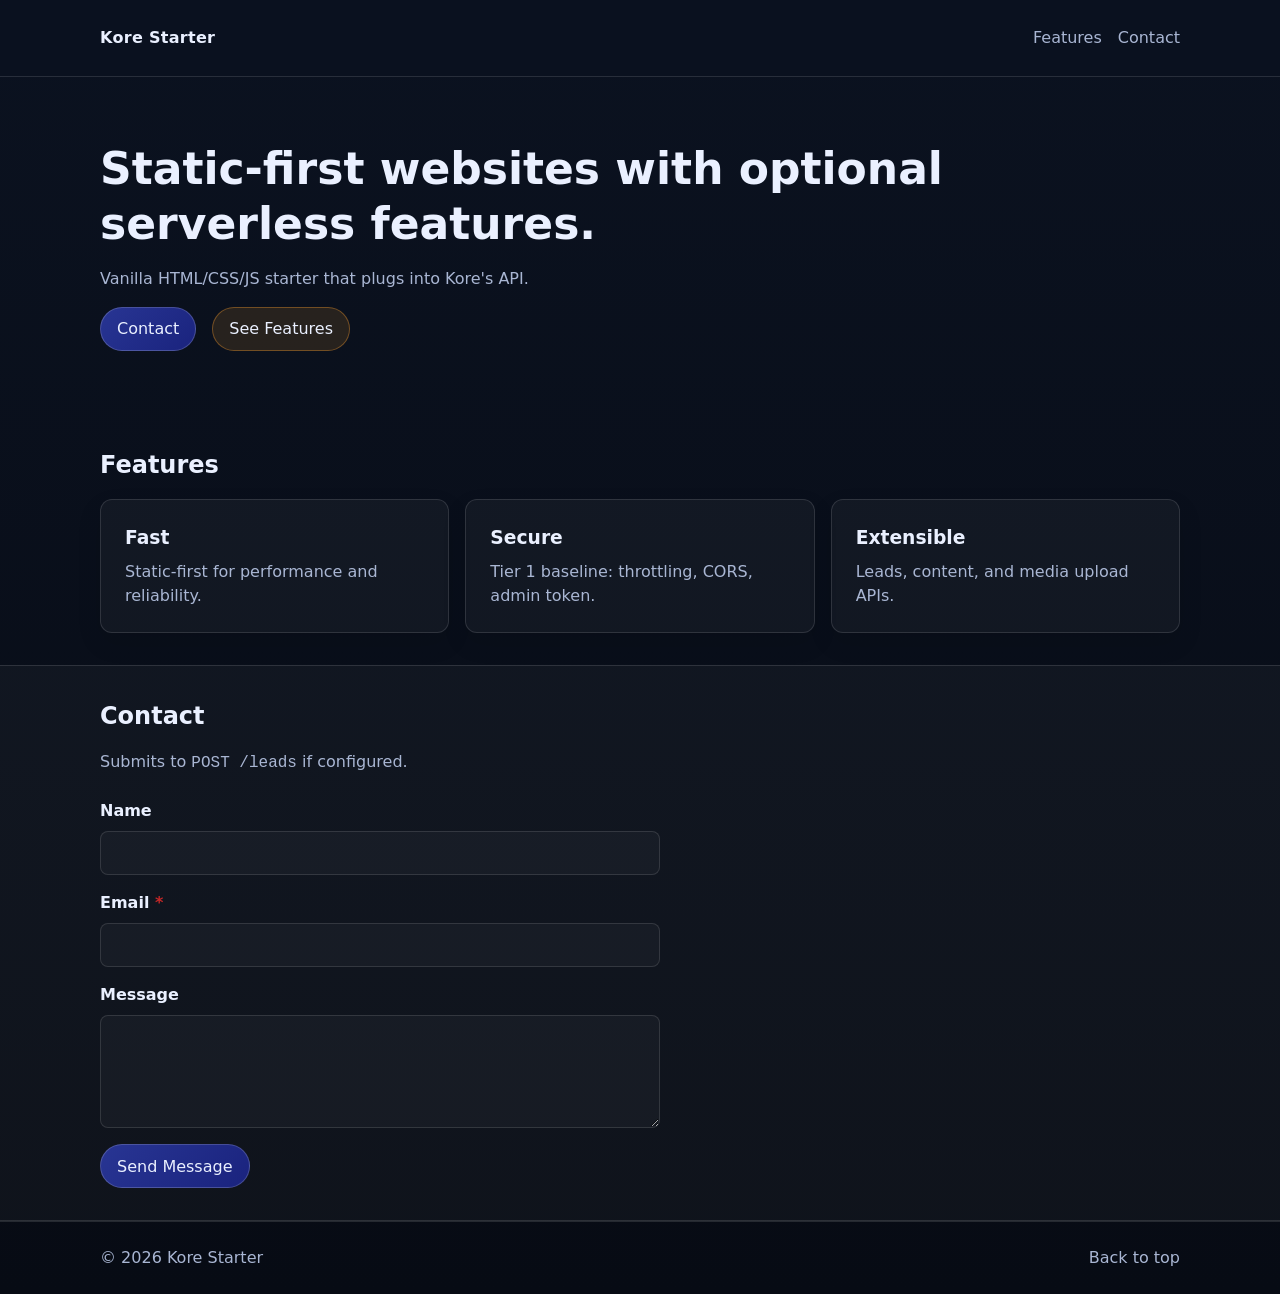
==== frontend/index.html @ 37b4b99f "Initial commit: Lokality Web" ====
<!DOCTYPE html>
<html lang="en">
<head>
  <meta charset="UTF-8">
  <meta name="viewport" content="width=device-width, initial-scale=1">

  <title>Home — Kore Starter</title>
  <meta name="description" content="Static-first websites with optional serverless features. Vanilla HTML/CSS/JS starter template.">
  <link rel="canonical" href="https://example.com/">

  <link rel="icon" href="assets/images/icons/favicon.svg" type="image/svg+xml">

  <meta property="og:title" content="Home — Kore Starter">
  <meta property="og:description" content="Static-first websites with optional serverless features.">
  <meta property="og:image" content="https://example.com/assets/images/og-image.jpg">
  <!-- TODO: Replace with real OG image (1200x630px recommended) -->
  <meta property="og:url" content="https://example.com/">
  <meta property="og:type" content="website">

  <meta http-equiv="Content-Security-Policy"
        content="default-src 'self'; script-src 'self'; style-src 'self'; img-src 'self' data:; connect-src 'self' https://*.execute-api.*.amazonaws.com;">

  <link rel="stylesheet" href="assets/css/base.css">
  <link rel="stylesheet" href="assets/css/layout.css">
  <link rel="stylesheet" href="assets/css/components.css">
</head>
<body>
  <a href="#main-content" class="skip-link">Skip to main content</a>

  <header class="site-header" role="banner">
    <div class="container header__inner">
      <a class="brand" href="./index.html">Kore Starter</a>
      <nav class="nav" aria-label="Primary navigation">
        <a class="nav__link" href="#features">Features</a>
        <a class="nav__link" href="#contact">Contact</a>
      </nav>
    </div>
  </header>

  <main id="main-content" class="site-main">
    <section class="hero">
      <div class="container hero__inner">
        <h1 class="hero__title">Static-first websites with optional serverless features.</h1>
        <p class="hero__subtitle">Vanilla HTML/CSS/JS starter that plugs into Kore's API.</p>
        <div class="hero__actions">
          <a class="btn btn--primary" href="#contact">Contact</a>
          <a class="btn btn--secondary" href="#features">See Features</a>
        </div>
      </div>
    </section>

    <section id="features" class="section">
      <div class="container">
        <h2 class="section__title">Features</h2>
        <div class="grid">
          <article class="card">
            <h3 class="card__title">Fast</h3>
            <p class="card__body">Static-first for performance and reliability.</p>
          </article>
          <article class="card">
            <h3 class="card__title">Secure</h3>
            <p class="card__body">Tier 1 baseline: throttling, CORS, admin token.</p>
          </article>
          <article class="card">
            <h3 class="card__title">Extensible</h3>
            <p class="card__body">Leads, content, and media upload APIs.</p>
          </article>
        </div>
      </div>
    </section>

    <section id="contact" class="section section--alt">
      <div class="container">
        <h2 class="section__title">Contact</h2>
        <p class="section__subtitle">Submits to <code>POST /leads</code> if configured.</p>

        <form id="contact-form" class="form" novalidate>
          <div class="hp" aria-hidden="true">
            <label for="website">Website</label>
            <input id="website" name="website" type="text" autocomplete="off" tabindex="-1">
          </div>

          <div class="form-group">
            <label class="label" for="name">Name</label>
            <input class="input" id="name" name="name" type="text" autocomplete="name"
                   aria-describedby="name-error">
            <span id="name-error" class="form-error" role="alert" hidden></span>
          </div>

          <div class="form-group">
            <label class="label" for="email">Email <span class="required" aria-hidden="true">*</span></label>
            <input class="input" id="email" name="email" type="email" autocomplete="email" required
                   aria-describedby="email-error">
            <span id="email-error" class="form-error" role="alert" hidden></span>
          </div>

          <div class="form-group">
            <label class="label" for="message">Message</label>
            <textarea class="textarea" id="message" name="message" rows="5"
                      aria-describedby="message-error"></textarea>
            <span id="message-error" class="form-error" role="alert" hidden></span>
          </div>

          <button class="btn btn--primary" type="submit">Send Message</button>
          <div id="form-status" class="form-status" role="status" hidden></div>
        </form>
      </div>
    </section>
  </main>

  <footer class="site-footer" role="contentinfo">
    <div class="container footer__inner">
      <p class="muted">&copy; <span id="year"></span> Kore Starter</p>
      <a class="muted" href="#main-content">Back to top</a>
    </div>
  </footer>

  <div id="status-announcer" aria-live="polite" aria-atomic="true" class="sr-only"></div>

  <noscript>
    <p>This site works best with JavaScript enabled for dynamic features like form submissions.</p>
  </noscript>

  <script src="assets/js/config.js"></script>
  <script type="module" src="assets/js/main.js"></script>
</body>
</html>
---- frontend/assets/css/base.css ----
/* ==========================================================================
   base.css — Design tokens, reset, typography, global defaults, utilities
   ========================================================================== */

/* ── Design Tokens ── */
:root {
  /* Colors */
  --color-primary: #283593;
  --color-primary-light: #5c6bc0;
  --color-primary-dark: #1a237e;
  --color-secondary: #ffa02f;
  --color-secondary-light: #ffc107;
  --color-secondary-dark: #e68a00;

  --color-success: #2e7d32;
  --color-warning: #f9a825;
  --color-error: #c62828;
  --color-info: #1565c0;

  --color-bg: #0b1220;
  --color-surface: #111b2e;
  --color-text: #eaf0ff;
  --color-text-light: #a9b6d3;
  --color-text-inverse: #ffffff;
  --color-muted: #a9b6d3;
  --color-border: rgba(255, 255, 255, 0.12);

  --color-focus: #ffa02f;
  --color-link: #5c6bc0;
  --color-link-visited: #9575cd;

  /* Typography */
  --font-family-base: system-ui, -apple-system, "Segoe UI", Roboto, "Helvetica Neue", Arial, sans-serif;
  --font-family-mono: "SFMono-Regular", Consolas, "Liberation Mono", Menlo, monospace;

  --font-size-xs: 0.75rem;
  --font-size-sm: 0.875rem;
  --font-size-base: 1rem;
  --font-size-md: 1.125rem;
  --font-size-lg: 1.25rem;
  --font-size-xl: 1.5rem;
  --font-size-2xl: 2rem;
  --font-size-3xl: 2.5rem;

  --font-weight-normal: 400;
  --font-weight-medium: 500;
  --font-weight-semibold: 600;
  --font-weight-bold: 700;

  --line-height-tight: 1.25;
  --line-height-base: 1.5;
  --line-height-loose: 1.75;

  /* Spacing (8px base) */
  --spacing-xs: 4px;
  --spacing-sm: 8px;
  --spacing-md: 16px;
  --spacing-lg: 24px;
  --spacing-xl: 32px;
  --spacing-2xl: 48px;
  --spacing-3xl: 64px;

  /* Border Radius */
  --radius-sm: 4px;
  --radius-md: 8px;
  --radius-lg: 12px;
  --radius-full: 9999px;

  /* Shadows */
  --shadow-sm: 0 1px 2px rgba(0, 0, 0, 0.05);
  --shadow-md: 0 4px 6px rgba(0, 0, 0, 0.07);
  --shadow-lg: 0 10px 24px rgba(0, 0, 0, 0.1);

  /* Transitions */
  --transition-fast: 150ms ease;
  --transition-base: 250ms ease;
  --transition-slow: 400ms ease;

  /* Z-index scale */
  --z-dropdown: 100;
  --z-sticky: 200;
  --z-overlay: 300;
  --z-modal: 400;
  --z-toast: 500;

  /* Layout widths */
  --width-content: 720px;
  --width-wide: 1080px;
  --width-max: 1280px;
}

/* ── CSS Reset ── */
*,
*::before,
*::after {
  box-sizing: border-box;
  margin: 0;
  padding: 0;
}

html {
  font-size: 100%;
  scroll-behavior: smooth;
  -webkit-text-size-adjust: 100%;
}

body {
  font-family: var(--font-family-base);
  font-size: var(--font-size-base);
  line-height: var(--line-height-base);
  color: var(--color-text);
  background: linear-gradient(180deg, var(--color-bg), #070b14);
  min-height: 100vh;
  -webkit-font-smoothing: antialiased;
  -moz-osx-font-smoothing: grayscale;
}

img,
svg {
  display: block;
  max-width: 100%;
  height: auto;
}

a {
  color: var(--color-link);
  text-decoration: none;
}

a:visited {
  color: var(--color-link-visited);
}

code {
  font-family: var(--font-family-mono);
}

/* ── Focus states ── */
:focus-visible {
  outline: 2px solid var(--color-focus);
  outline-offset: 2px;
}

/* ── Utilities ── */
.muted {
  color: var(--color-muted);
}

.sr-only {
  position: absolute;
  width: 1px;
  height: 1px;
  padding: 0;
  margin: -1px;
  overflow: hidden;
  clip: rect(0, 0, 0, 0);
  white-space: nowrap;
  border: 0;
}

.skip-link {
  position: absolute;
  top: -100%;
  left: 0;
  z-index: var(--z-overlay);
  padding: var(--spacing-xs) var(--spacing-sm);
  background: var(--color-primary);
  color: var(--color-text-inverse);
}

.skip-link:focus {
  top: 0;
}

/* ── Reduced Motion ── */
@media (prefers-reduced-motion: reduce) {
  *,
  *::before,
  *::after {
    animation-duration: 0.01ms !important;
    animation-iteration-count: 1 !important;
    transition-duration: 0.01ms !important;
    scroll-behavior: auto !important;
  }
}

/* ── Print Styles ── */
@media print {
  *,
  *::before,
  *::after {
    background: transparent !important;
    color: #000 !important;
    box-shadow: none !important;
  }

  a,
  a:visited {
    text-decoration: underline;
  }

  a[href]::after {
    content: " (" attr(href) ")";
  }

  nav,
  .skip-link,
  .no-print {
    display: none !important;
  }

  body {
    font-size: 12pt;
    line-height: 1.5;
  }
}
---- frontend/assets/css/layout.css ----
/* ==========================================================================
   layout.css — Page-level structural layout
   ========================================================================== */

.container {
  width: min(var(--width-wide), 100% - 2 * var(--spacing-lg));
  margin-inline: auto;
}

/* ── Header ── */
.site-header {
  position: sticky;
  top: 0;
  z-index: var(--z-sticky);
  background: rgba(11, 18, 32, 0.85);
  backdrop-filter: blur(10px);
  border-bottom: 1px solid var(--color-border);
}

.header__inner {
  display: flex;
  align-items: center;
  justify-content: space-between;
  padding: var(--spacing-md) 0;
}

/* ── Hero ── */
.hero {
  padding: clamp(var(--spacing-2xl), 8vw, 90px) 0;
}

.hero__inner {
  display: grid;
  gap: var(--spacing-md);
}

/* ── Sections ── */
.section {
  padding: var(--spacing-xl) 0;
}

.section--alt {
  background: rgba(255, 255, 255, 0.03);
  border-top: 1px solid var(--color-border);
  border-bottom: 1px solid var(--color-border);
}

/* ── Grid ── */
.grid {
  display: grid;
  gap: var(--spacing-md);
  grid-template-columns: repeat(auto-fit, minmax(220px, 1fr));
}

/* ── Footer ── */
.site-footer {
  padding: var(--spacing-lg) 0;
  border-top: 1px solid var(--color-border);
}

.footer__inner {
  display: flex;
  justify-content: space-between;
  align-items: center;
  gap: var(--spacing-md);
  flex-wrap: wrap;
}

/* ── Responsive ── */
@media (min-width: 480px) {
  /* sm — Expansion point: adjust layout for large phones.
     Example: increase container padding, adjust grid columns. */
}

@media (min-width: 768px) {
  /* md — tablets */
  .hero {
    padding: var(--spacing-3xl) 0;
  }
}

@media (min-width: 1024px) {
  /* lg — Expansion point: adjust layout for small desktops.
     Example: widen container, multi-column layouts. */
}

@media (min-width: 1280px) {
  /* xl — Expansion point: adjust layout for standard desktops.
     Example: max-width container, optimize whitespace. */
}
---- frontend/assets/css/components.css ----
/* ==========================================================================
   components.css — Reusable UI components
   ========================================================================== */

/* ── Brand / Nav ── */
.brand {
  font-weight: var(--font-weight-bold);
  letter-spacing: 0.3px;
  color: var(--color-text);
}

.nav {
  display: flex;
  gap: var(--spacing-md);
}

.nav__link {
  color: var(--color-muted);
  min-height: 44px;
  display: inline-flex;
  align-items: center;
}

.nav__link:hover {
  color: var(--color-text);
}

/* ── Hero ── */
.hero__title {
  font-size: clamp(1.75rem, 3.6vw, 2.75rem);
  line-height: var(--line-height-tight);
  margin: 0;
}

.hero__subtitle {
  color: var(--color-muted);
  margin: 0;
  max-width: 60ch;
}

.hero__actions {
  display: flex;
  gap: var(--spacing-md);
  flex-wrap: wrap;
}

/* ── Section ── */
.section__title {
  margin: 0 0 var(--spacing-md) 0;
  font-size: var(--font-size-xl);
}

.section__subtitle {
  margin: 0 0 var(--spacing-lg) 0;
  color: var(--color-muted);
}

/* ── Cards ── */
.card {
  background: rgba(255, 255, 255, 0.04);
  border: 1px solid var(--color-border);
  border-radius: var(--radius-lg);
  padding: var(--spacing-lg);
  box-shadow: var(--shadow-lg);
}

.card__title {
  margin: 0 0 var(--spacing-sm) 0;
}

.card__body {
  margin: 0;
  color: var(--color-muted);
}

/* ── Buttons ── */
.btn {
  display: inline-flex;
  align-items: center;
  justify-content: center;
  min-height: 44px;
  border-radius: var(--radius-full);
  padding: var(--spacing-sm) var(--spacing-md);
  border: 1px solid var(--color-border);
  background: rgba(255, 255, 255, 0.03);
  color: var(--color-text);
  cursor: pointer;
  font-size: var(--font-size-base);
  font-family: inherit;
  transition: transform var(--transition-fast),
              background var(--transition-fast),
              border-color var(--transition-fast);
}

.btn:hover {
  transform: translateY(-1px);
  border-color: rgba(255, 255, 255, 0.22);
}

.btn:focus-visible {
  outline: 2px solid var(--color-focus);
  outline-offset: 2px;
}

.btn:active {
  transform: translateY(0);
  box-shadow: inset 0 2px 4px rgba(0, 0, 0, 0.15);
}

.btn:disabled,
.btn.is-disabled {
  opacity: 0.5;
  cursor: not-allowed;
  pointer-events: none;
}

.btn.is-loading {
  opacity: 0.7;
  cursor: wait;
  pointer-events: none;
}

.btn--primary {
  background: linear-gradient(135deg, var(--color-primary), var(--color-primary-dark));
  border-color: rgba(255, 255, 255, 0.18);
}

.btn--primary:hover {
  background: var(--color-primary-dark);
}

.btn--secondary {
  background: rgba(255, 160, 47, 0.12);
  border-color: rgba(255, 160, 47, 0.35);
}

.btn--secondary:hover {
  background: rgba(255, 160, 47, 0.2);
}

/* ── Forms ── */
.form {
  max-width: 560px;
}

.form-group {
  display: grid;
  gap: var(--spacing-sm);
  margin-bottom: var(--spacing-md);
}

.label {
  font-weight: var(--font-weight-semibold);
}

.required {
  color: var(--color-error);
}

.input,
.textarea {
  width: 100%;
  padding: var(--spacing-sm) var(--spacing-md);
  border-radius: var(--radius-md);
  border: 1px solid var(--color-border);
  background: rgba(255, 255, 255, 0.03);
  color: var(--color-text);
  font-family: inherit;
  font-size: var(--font-size-base);
  min-height: 44px;
  transition: border-color var(--transition-fast);
}

.input:hover,
.textarea:hover {
  border-color: rgba(255, 255, 255, 0.22);
}

.input:focus-visible,
.textarea:focus-visible {
  outline: 2px solid var(--color-focus);
  outline-offset: 2px;
}

.input:disabled,
.textarea:disabled {
  opacity: 0.5;
  cursor: not-allowed;
}

.input.has-error,
.textarea.has-error {
  border-color: var(--color-error);
}

.form-error {
  color: var(--color-error);
  font-size: var(--font-size-sm);
}

.form-status {
  margin-top: var(--spacing-md);
  min-height: 1.2em;
}

.form-status--success {
  color: var(--color-success);
}

.form-status--error {
  color: var(--color-error);
}

/* ── Honeypot ── */
.hp {
  position: absolute;
  left: -9999px;
  opacity: 0;
  height: 0;
  overflow: hidden;
}

/* ── Spinner ── */
.spinner {
  display: inline-block;
  width: 1em;
  height: 1em;
  border: 2px solid var(--color-border);
  border-top-color: var(--color-primary);
  border-radius: var(--radius-full);
  animation: spin 0.6s linear infinite;
}

@keyframes spin {
  to {
    transform: rotate(360deg);
  }
}
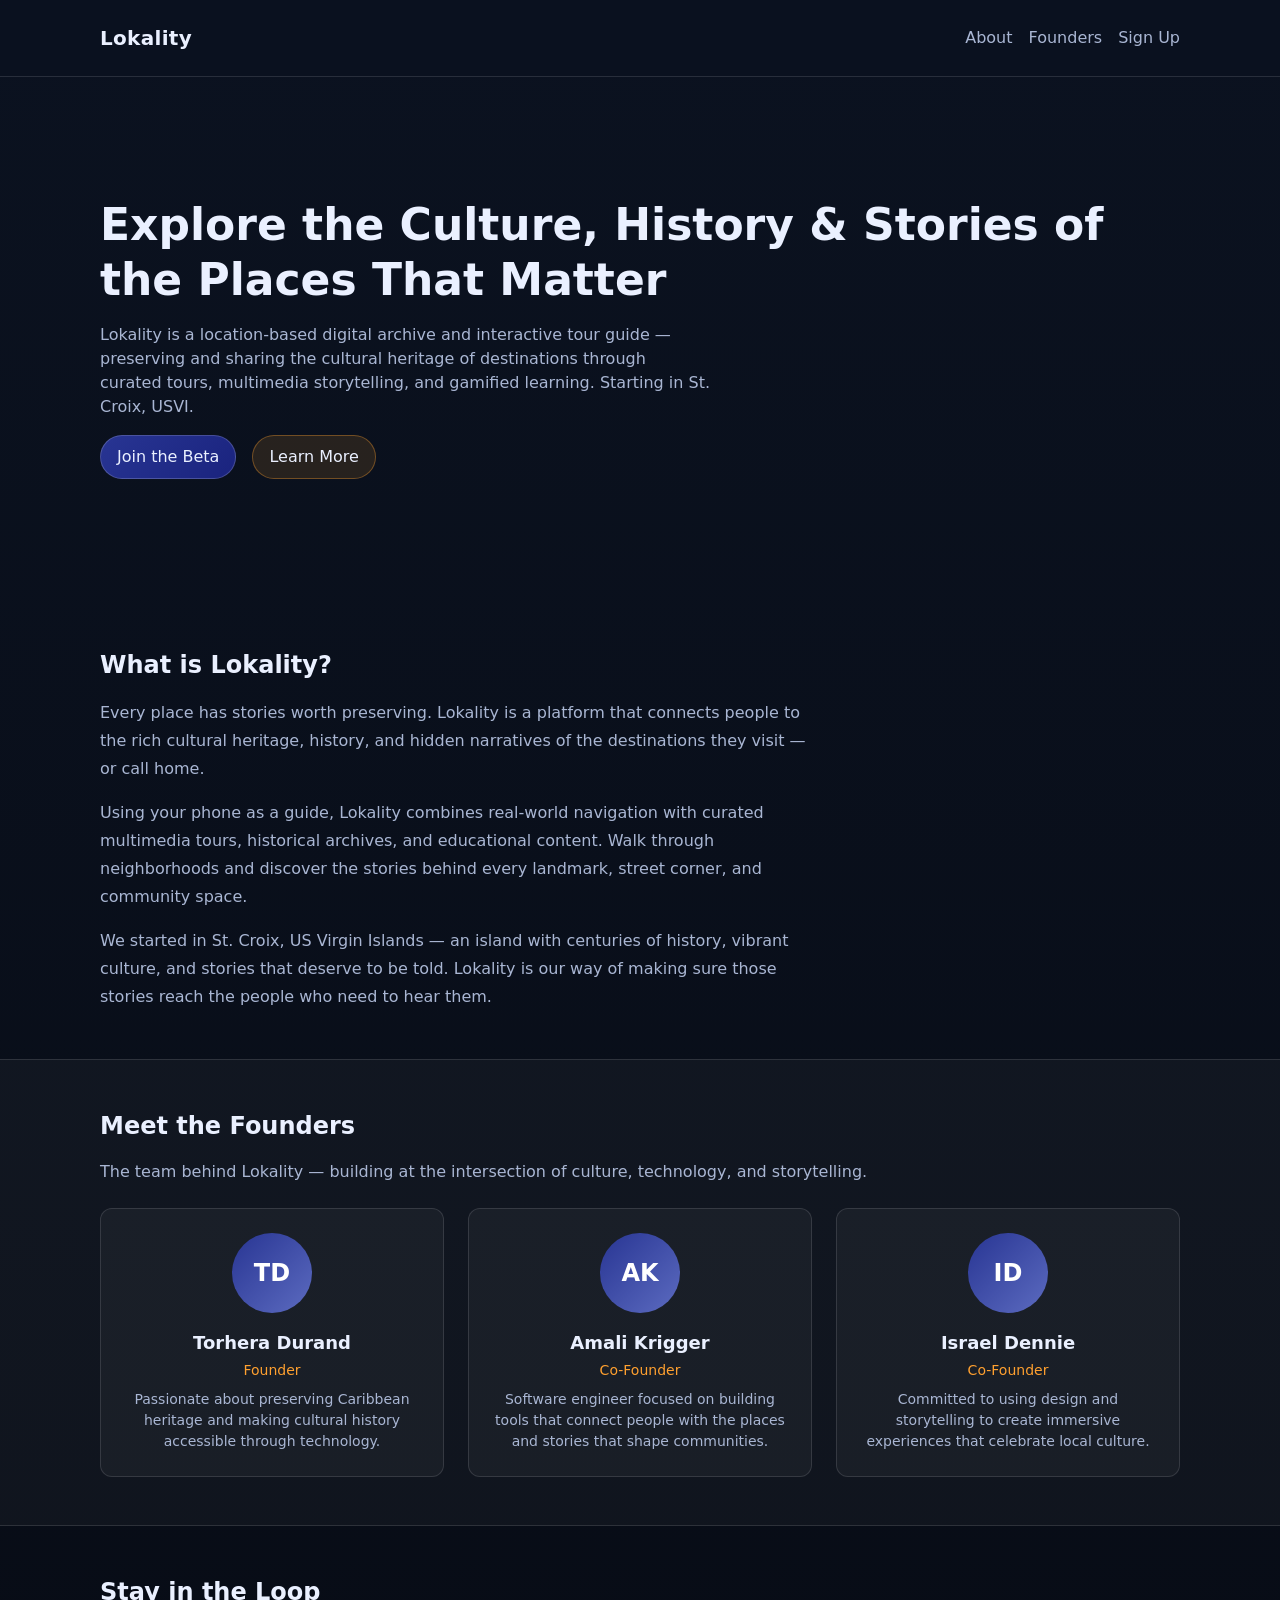
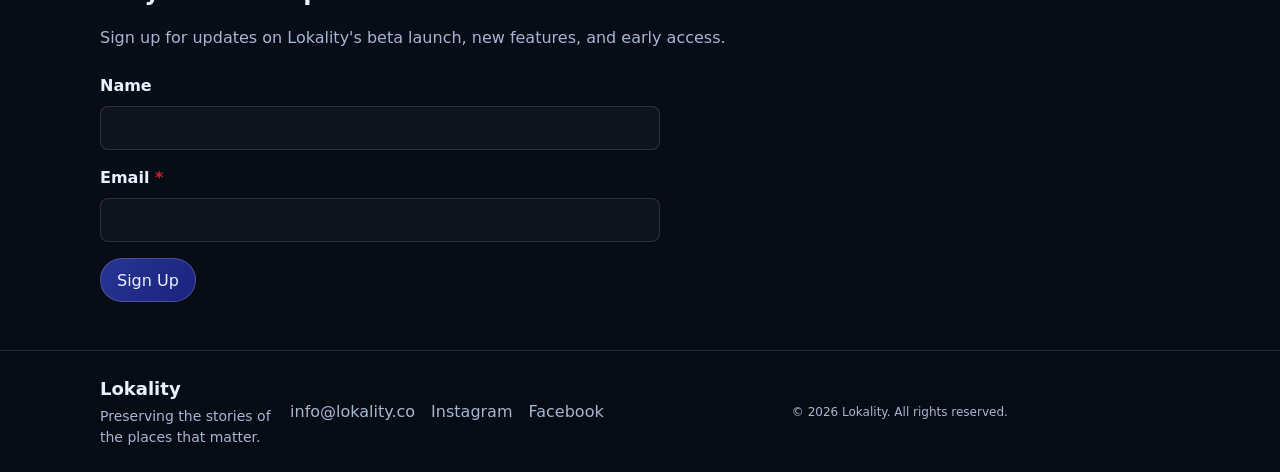
==== commit fe0abac6: "Frontend scaffolding: Lokality landing page with all sections - Hero: headline, subtitle, Join the B" ====
--- a/frontend/index.html
+++ b/frontend/index.html
@@ -4,17 +4,16 @@
   <meta charset="UTF-8">
   <meta name="viewport" content="width=device-width, initial-scale=1">
 
-  <title>Home — Kore Starter</title>
-  <meta name="description" content="Static-first websites with optional serverless features. Vanilla HTML/CSS/JS starter template.">
-  <link rel="canonical" href="https://example.com/">
+  <title>Lokality — Explore the Culture, History &amp; Stories of the Places That Matter</title>
+  <meta name="description" content="Lokality is a location-based digital archive and interactive tour guide. Explore destinations through curated tours, historical archives, and multimedia storytelling. Based in St. Croix, USVI.">
+  <link rel="canonical" href="https://amalikrigger.github.io/lokality-web/">
 
   <link rel="icon" href="assets/images/icons/favicon.svg" type="image/svg+xml">
 
-  <meta property="og:title" content="Home — Kore Starter">
-  <meta property="og:description" content="Static-first websites with optional serverless features.">
-  <meta property="og:image" content="https://example.com/assets/images/og-image.jpg">
-  <!-- TODO: Replace with real OG image (1200x630px recommended) -->
-  <meta property="og:url" content="https://example.com/">
+  <meta property="og:title" content="Lokality — Explore the Culture, History &amp; Stories of the Places That Matter">
+  <meta property="og:description" content="A location-based digital archive and interactive tour guide. Curated tours, historical archives, and multimedia storytelling.">
+  <meta property="og:image" content="https://amalikrigger.github.io/lokality-web/assets/images/og-image.jpg">
+  <meta property="og:url" content="https://amalikrigger.github.io/lokality-web/">
   <meta property="og:type" content="website">
 
   <meta http-equiv="Content-Security-Policy"
@@ -29,52 +28,89 @@
 
   <header class="site-header" role="banner">
     <div class="container header__inner">
-      <a class="brand" href="./index.html">Kore Starter</a>
+      <a class="brand" href="./index.html">Lokality</a>
       <nav class="nav" aria-label="Primary navigation">
-        <a class="nav__link" href="#features">Features</a>
-        <a class="nav__link" href="#contact">Contact</a>
+        <button class="nav__toggle js-nav-toggle" type="button" aria-expanded="false" aria-controls="nav-menu" aria-label="Open menu">
+          <span class="nav__toggle-bar"></span>
+          <span class="nav__toggle-bar"></span>
+          <span class="nav__toggle-bar"></span>
+        </button>
+        <div class="nav__menu" id="nav-menu">
+          <a class="nav__link" href="#about">About</a>
+          <a class="nav__link" href="#founders">Founders</a>
+          <a class="nav__link" href="#signup">Sign Up</a>
+        </div>
       </nav>
     </div>
   </header>
 
   <main id="main-content" class="site-main">
+
+    <!-- ── Hero ── -->
     <section class="hero">
       <div class="container hero__inner">
-        <h1 class="hero__title">Static-first websites with optional serverless features.</h1>
-        <p class="hero__subtitle">Vanilla HTML/CSS/JS starter that plugs into Kore's API.</p>
+        <h1 class="hero__title">Explore the Culture, History &amp; Stories of the Places That Matter</h1>
+        <p class="hero__subtitle">Lokality is a location-based digital archive and interactive tour guide — preserving and sharing the cultural heritage of destinations through curated tours, multimedia storytelling, and gamified learning. Starting in St. Croix, USVI.</p>
         <div class="hero__actions">
-          <a class="btn btn--primary" href="#contact">Contact</a>
-          <a class="btn btn--secondary" href="#features">See Features</a>
+          <a class="btn btn--primary" href="#signup">Join the Beta</a>
+          <a class="btn btn--secondary" href="#about">Learn More</a>
         </div>
       </div>
     </section>
 
-    <section id="features" class="section">
+    <!-- ── About ── -->
+    <section id="about" class="section">
       <div class="container">
-        <h2 class="section__title">Features</h2>
-        <div class="grid">
-          <article class="card">
-            <h3 class="card__title">Fast</h3>
-            <p class="card__body">Static-first for performance and reliability.</p>
+        <h2 class="section__title">What is Lokality?</h2>
+        <div class="about__content">
+          <p>Every place has stories worth preserving. Lokality is a platform that connects people to the rich cultural heritage, history, and hidden narratives of the destinations they visit — or call home.</p>
+          <p>Using your phone as a guide, Lokality combines real-world navigation with curated multimedia tours, historical archives, and educational content. Walk through neighborhoods and discover the stories behind every landmark, street corner, and community space.</p>
+          <p>We started in St. Croix, US Virgin Islands — an island with centuries of history, vibrant culture, and stories that deserve to be told. Lokality is our way of making sure those stories reach the people who need to hear them.</p>
+        </div>
+      </div>
+    </section>
+
+    <!-- ── Founders ── -->
+    <section id="founders" class="section section--alt">
+      <div class="container">
+        <h2 class="section__title">Meet the Founders</h2>
+        <p class="section__subtitle">The team behind Lokality — building at the intersection of culture, technology, and storytelling.</p>
+        <div class="founders-grid">
+          <article class="founder-card">
+            <div class="founder-card__photo-wrap">
+              <div class="founder-card__placeholder" aria-hidden="true">TD</div>
+            </div>
+            <h3 class="founder-card__name">Torhera Durand</h3>
+            <p class="founder-card__role">Founder</p>
+            <p class="founder-card__bio">Passionate about preserving Caribbean heritage and making cultural history accessible through technology.</p>
           </article>
-          <article class="card">
-            <h3 class="card__title">Secure</h3>
-            <p class="card__body">Tier 1 baseline: throttling, CORS, admin token.</p>
+          <article class="founder-card">
+            <div class="founder-card__photo-wrap">
+              <div class="founder-card__placeholder" aria-hidden="true">AK</div>
+            </div>
+            <h3 class="founder-card__name">Amali Krigger</h3>
+            <p class="founder-card__role">Co-Founder</p>
+            <p class="founder-card__bio">Software engineer focused on building tools that connect people with the places and stories that shape communities.</p>
           </article>
-          <article class="card">
-            <h3 class="card__title">Extensible</h3>
-            <p class="card__body">Leads, content, and media upload APIs.</p>
+          <article class="founder-card">
+            <div class="founder-card__photo-wrap">
+              <div class="founder-card__placeholder" aria-hidden="true">ID</div>
+            </div>
+            <h3 class="founder-card__name">Israel Dennie</h3>
+            <p class="founder-card__role">Co-Founder</p>
+            <p class="founder-card__bio">Committed to using design and storytelling to create immersive experiences that celebrate local culture.</p>
           </article>
         </div>
       </div>
     </section>
 
-    <section id="contact" class="section section--alt">
+    <!-- ── Sign Up / Newsletter ── -->
+    <section id="signup" class="section">
       <div class="container">
-        <h2 class="section__title">Contact</h2>
-        <p class="section__subtitle">Submits to <code>POST /leads</code> if configured.</p>
+        <h2 class="section__title">Stay in the Loop</h2>
+        <p class="section__subtitle">Sign up for updates on Lokality's beta launch, new features, and early access.</p>
 
-        <form id="contact-form" class="form" novalidate>
+        <form id="signup-form" class="form" novalidate>
           <div class="hp" aria-hidden="true">
             <label for="website">Website</label>
             <input id="website" name="website" type="text" autocomplete="off" tabindex="-1">
@@ -94,31 +130,35 @@
             <span id="email-error" class="form-error" role="alert" hidden></span>
           </div>
 
-          <div class="form-group">
-            <label class="label" for="message">Message</label>
-            <textarea class="textarea" id="message" name="message" rows="5"
-                      aria-describedby="message-error"></textarea>
-            <span id="message-error" class="form-error" role="alert" hidden></span>
-          </div>
-
-          <button class="btn btn--primary" type="submit">Send Message</button>
+          <button class="btn btn--primary" type="submit">Sign Up</button>
           <div id="form-status" class="form-status" role="status" hidden></div>
         </form>
       </div>
     </section>
+
   </main>
 
   <footer class="site-footer" role="contentinfo">
     <div class="container footer__inner">
-      <p class="muted">&copy; <span id="year"></span> Kore Starter</p>
-      <a class="muted" href="#main-content">Back to top</a>
+      <div class="footer__brand">
+        <p class="footer__name">Lokality</p>
+        <p class="muted footer__tagline">Preserving the stories of the places that matter.</p>
+      </div>
+      <div class="footer__contact">
+        <a class="footer__link" href="mailto:info@lokality.co">info@lokality.co</a>
+      </div>
+      <div class="footer__social">
+        <a class="footer__link" href="#" target="_blank" rel="noopener noreferrer" aria-label="Lokality on Instagram">Instagram</a>
+        <a class="footer__link" href="#" target="_blank" rel="noopener noreferrer" aria-label="Lokality on Facebook">Facebook</a>
+      </div>
+      <p class="muted footer__copy">&copy; <span id="year"></span> Lokality. All rights reserved.</p>
     </div>
   </footer>
 
   <div id="status-announcer" aria-live="polite" aria-atomic="true" class="sr-only"></div>
 
   <noscript>
-    <p>This site works best with JavaScript enabled for dynamic features like form submissions.</p>
+    <p>This site works best with JavaScript enabled for features like newsletter signup.</p>
   </noscript>
 
   <script src="assets/js/config.js"></script>
--- a/frontend/assets/css/layout.css
+++ b/frontend/assets/css/layout.css
@@ -60,16 +60,33 @@
 
 .footer__inner {
   display: flex;
-  justify-content: space-between;
+  flex-direction: column;
   align-items: center;
   gap: var(--spacing-md);
-  flex-wrap: wrap;
+  text-align: center;
+}
+
+/* ── About ── */
+.about__content {
+  max-width: 70ch;
+  display: grid;
+  gap: var(--spacing-md);
+  color: var(--color-text-light);
+  line-height: var(--line-height-loose);
+}
+
+/* ── Founders Grid ── */
+.founders-grid {
+  display: grid;
+  gap: var(--spacing-lg);
+  grid-template-columns: 1fr;
 }
 
 /* ── Responsive ── */
 @media (min-width: 480px) {
-  /* sm — Expansion point: adjust layout for large phones.
-     Example: increase container padding, adjust grid columns. */
+  .founders-grid {
+    grid-template-columns: repeat(2, 1fr);
+  }
 }
 
 @media (min-width: 768px) {
@@ -77,14 +94,28 @@
   .hero {
     padding: var(--spacing-3xl) 0;
   }
+
+  .section {
+    padding: var(--spacing-2xl) 0;
+  }
+
+  .founders-grid {
+    grid-template-columns: repeat(3, 1fr);
+  }
+
+  .footer__inner {
+    flex-direction: row;
+    justify-content: space-between;
+    text-align: left;
+  }
 }
 
 @media (min-width: 1024px) {
-  /* lg — Expansion point: adjust layout for small desktops.
-     Example: widen container, multi-column layouts. */
+  .hero {
+    padding: clamp(var(--spacing-3xl), 10vw, 120px) 0;
+  }
 }
 
 @media (min-width: 1280px) {
-  /* xl — Expansion point: adjust layout for standard desktops.
-     Example: max-width container, optimize whitespace. */
+  /* xl — standard desktops */
 }
--- a/frontend/assets/css/components.css
+++ b/frontend/assets/css/components.css
@@ -5,11 +5,18 @@
 /* ── Brand / Nav ── */
 .brand {
   font-weight: var(--font-weight-bold);
+  font-size: var(--font-size-lg);
   letter-spacing: 0.3px;
   color: var(--color-text);
 }
 
 .nav {
+  display: flex;
+  align-items: center;
+  gap: var(--spacing-md);
+}
+
+.nav__menu {
   display: flex;
   gap: var(--spacing-md);
 }
@@ -23,6 +30,54 @@
 
 .nav__link:hover {
   color: var(--color-text);
+}
+
+/* ── Mobile Nav Toggle ── */
+.nav__toggle {
+  display: flex;
+  flex-direction: column;
+  justify-content: center;
+  gap: 5px;
+  width: 44px;
+  height: 44px;
+  padding: var(--spacing-sm);
+  background: none;
+  border: none;
+  cursor: pointer;
+}
+
+.nav__toggle-bar {
+  display: block;
+  width: 100%;
+  height: 2px;
+  background: var(--color-text);
+  border-radius: var(--radius-sm);
+  transition: transform var(--transition-fast), opacity var(--transition-fast);
+}
+
+@media (min-width: 768px) {
+  .nav__toggle {
+    display: none;
+  }
+}
+
+@media (max-width: 767px) {
+  .nav__menu {
+    display: none;
+    flex-direction: column;
+    position: absolute;
+    top: 100%;
+    left: 0;
+    right: 0;
+    background: rgba(11, 18, 32, 0.95);
+    backdrop-filter: blur(10px);
+    padding: var(--spacing-md) var(--spacing-lg);
+    border-bottom: 1px solid var(--color-border);
+  }
+
+  .nav__menu.is-open {
+    display: flex;
+  }
 }
 
 /* ── Hero ── */
@@ -236,3 +291,91 @@
     transform: rotate(360deg);
   }
 }
+
+/* ── Founder Cards ── */
+.founder-card {
+  background: rgba(255, 255, 255, 0.04);
+  border: 1px solid var(--color-border);
+  border-radius: var(--radius-lg);
+  padding: var(--spacing-lg);
+  text-align: center;
+}
+
+.founder-card__photo-wrap {
+  display: flex;
+  justify-content: center;
+  margin-bottom: var(--spacing-md);
+}
+
+.founder-card__placeholder {
+  width: 80px;
+  height: 80px;
+  border-radius: var(--radius-full);
+  background: linear-gradient(135deg, var(--color-primary), var(--color-primary-light));
+  display: flex;
+  align-items: center;
+  justify-content: center;
+  font-size: var(--font-size-xl);
+  font-weight: var(--font-weight-bold);
+  color: var(--color-text-inverse);
+}
+
+.founder-card__name {
+  margin: 0 0 var(--spacing-xs) 0;
+  font-size: var(--font-size-md);
+}
+
+.founder-card__role {
+  margin: 0 0 var(--spacing-sm) 0;
+  color: var(--color-secondary);
+  font-size: var(--font-size-sm);
+  font-weight: var(--font-weight-medium);
+}
+
+.founder-card__bio {
+  margin: 0;
+  color: var(--color-muted);
+  font-size: var(--font-size-sm);
+  line-height: var(--line-height-base);
+}
+
+/* ── Footer ── */
+.footer__name {
+  font-weight: var(--font-weight-bold);
+  font-size: var(--font-size-md);
+  margin: 0;
+}
+
+.footer__tagline {
+  margin: var(--spacing-xs) 0 0;
+  font-size: var(--font-size-sm);
+}
+
+.footer__contact {
+  display: flex;
+  gap: var(--spacing-md);
+}
+
+.footer__social {
+  display: flex;
+  gap: var(--spacing-md);
+}
+
+.footer__link {
+  color: var(--color-muted);
+  min-height: 44px;
+  display: inline-flex;
+  align-items: center;
+  transition: color var(--transition-fast);
+}
+
+.footer__link:hover {
+  color: var(--color-text);
+}
+
+.footer__copy {
+  margin: 0;
+  font-size: var(--font-size-xs);
+  width: 100%;
+  text-align: center;
+}
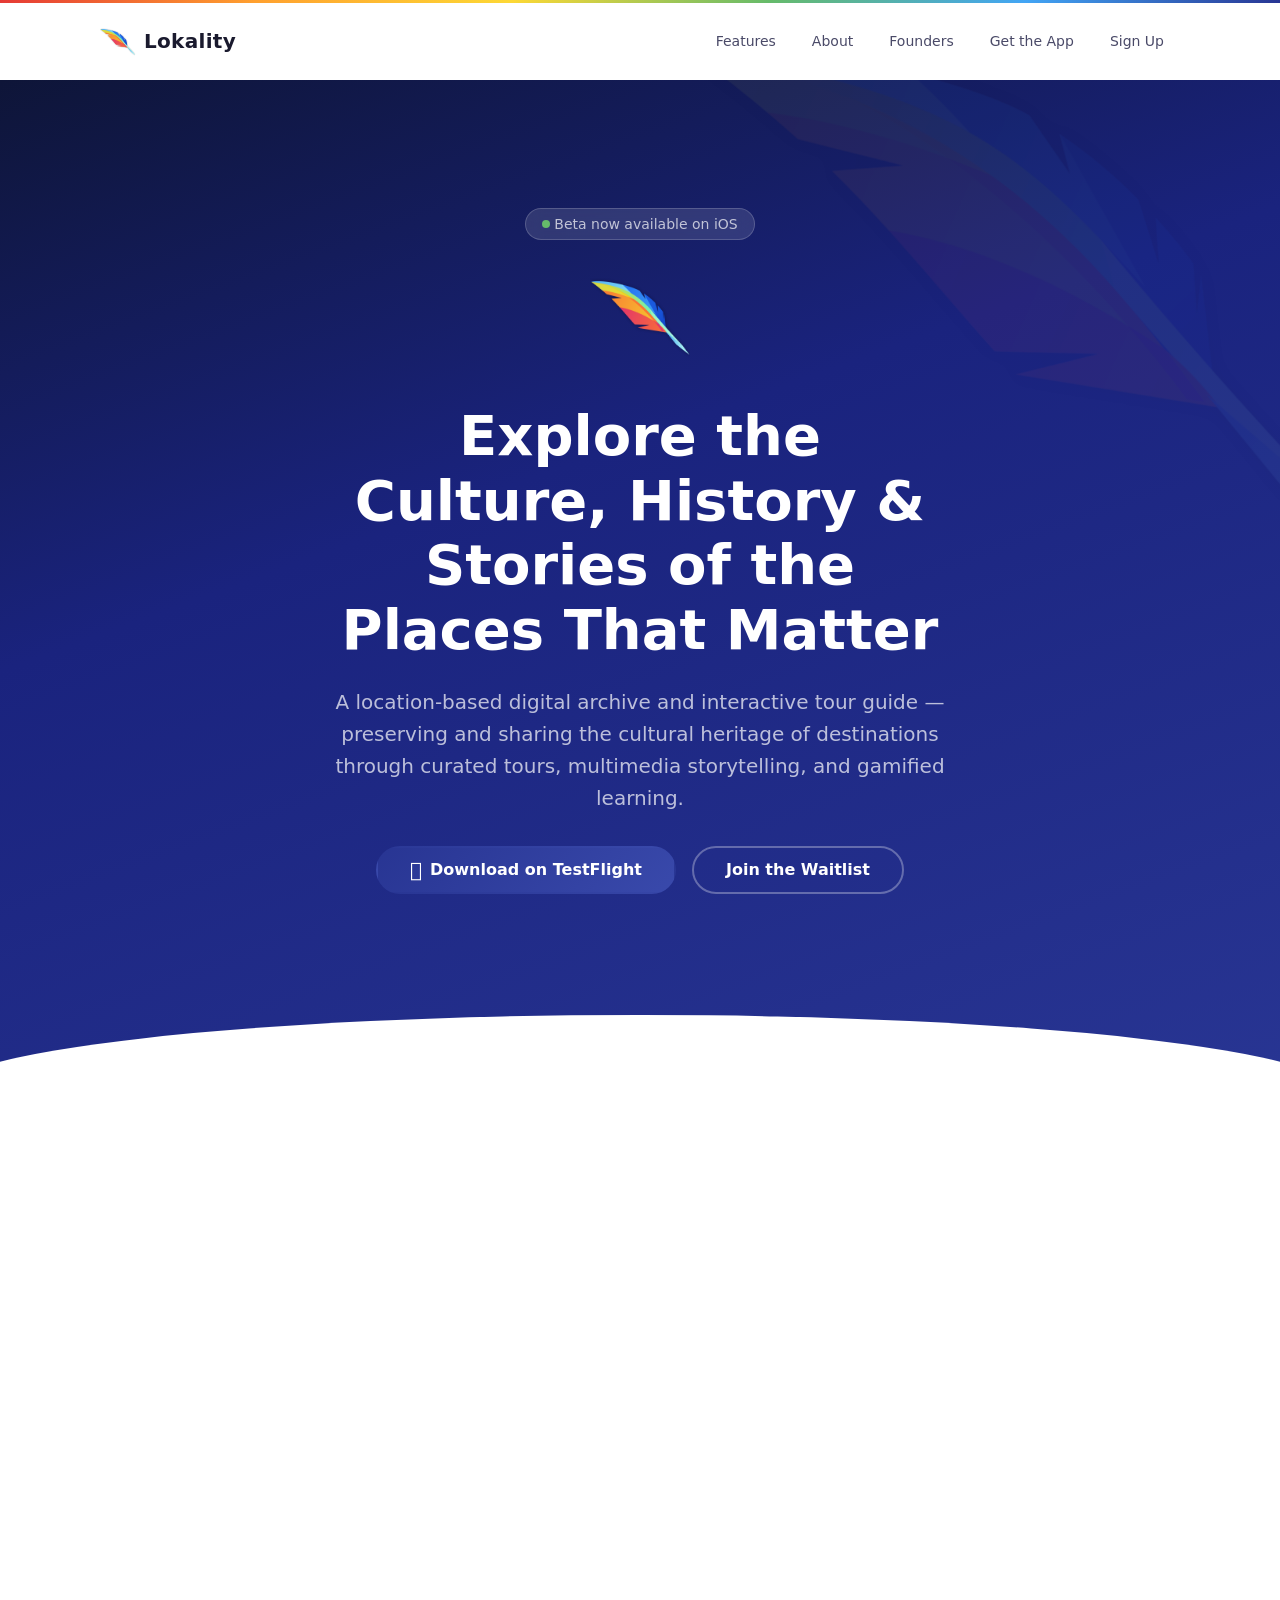
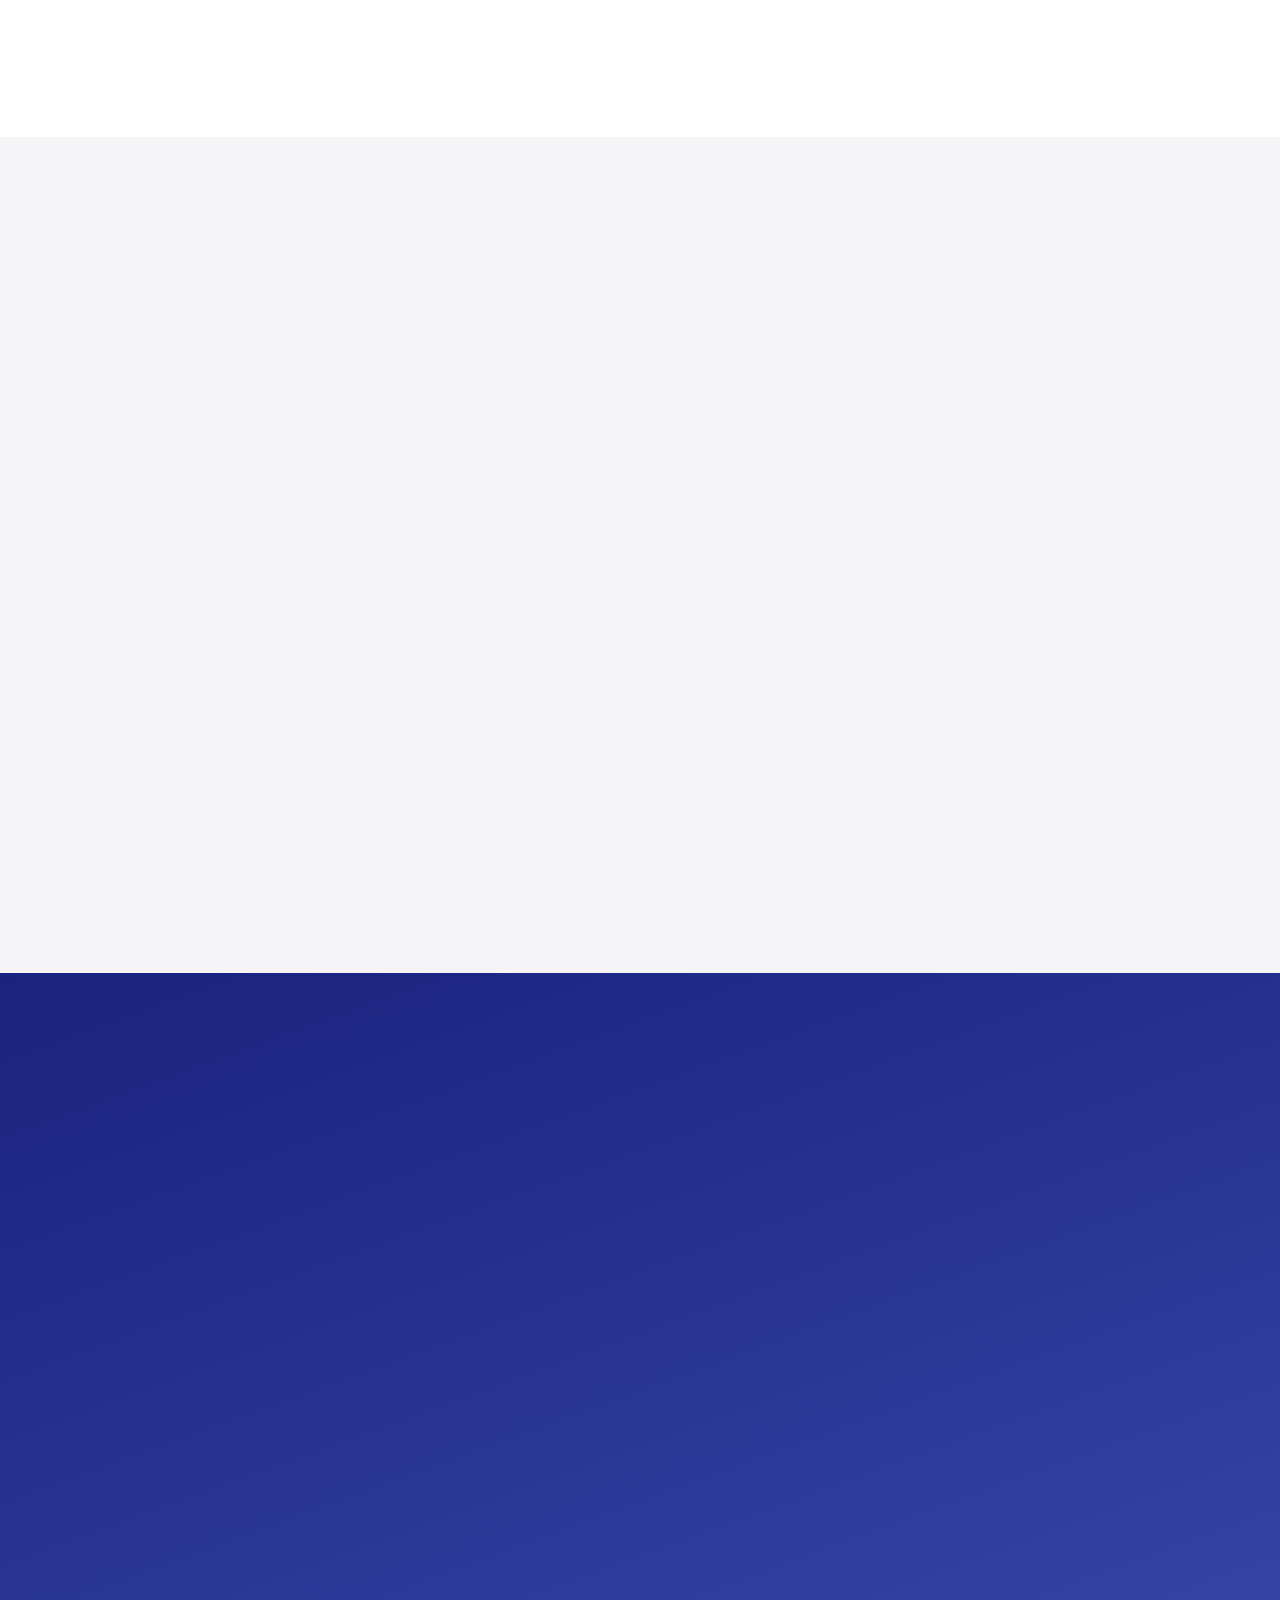
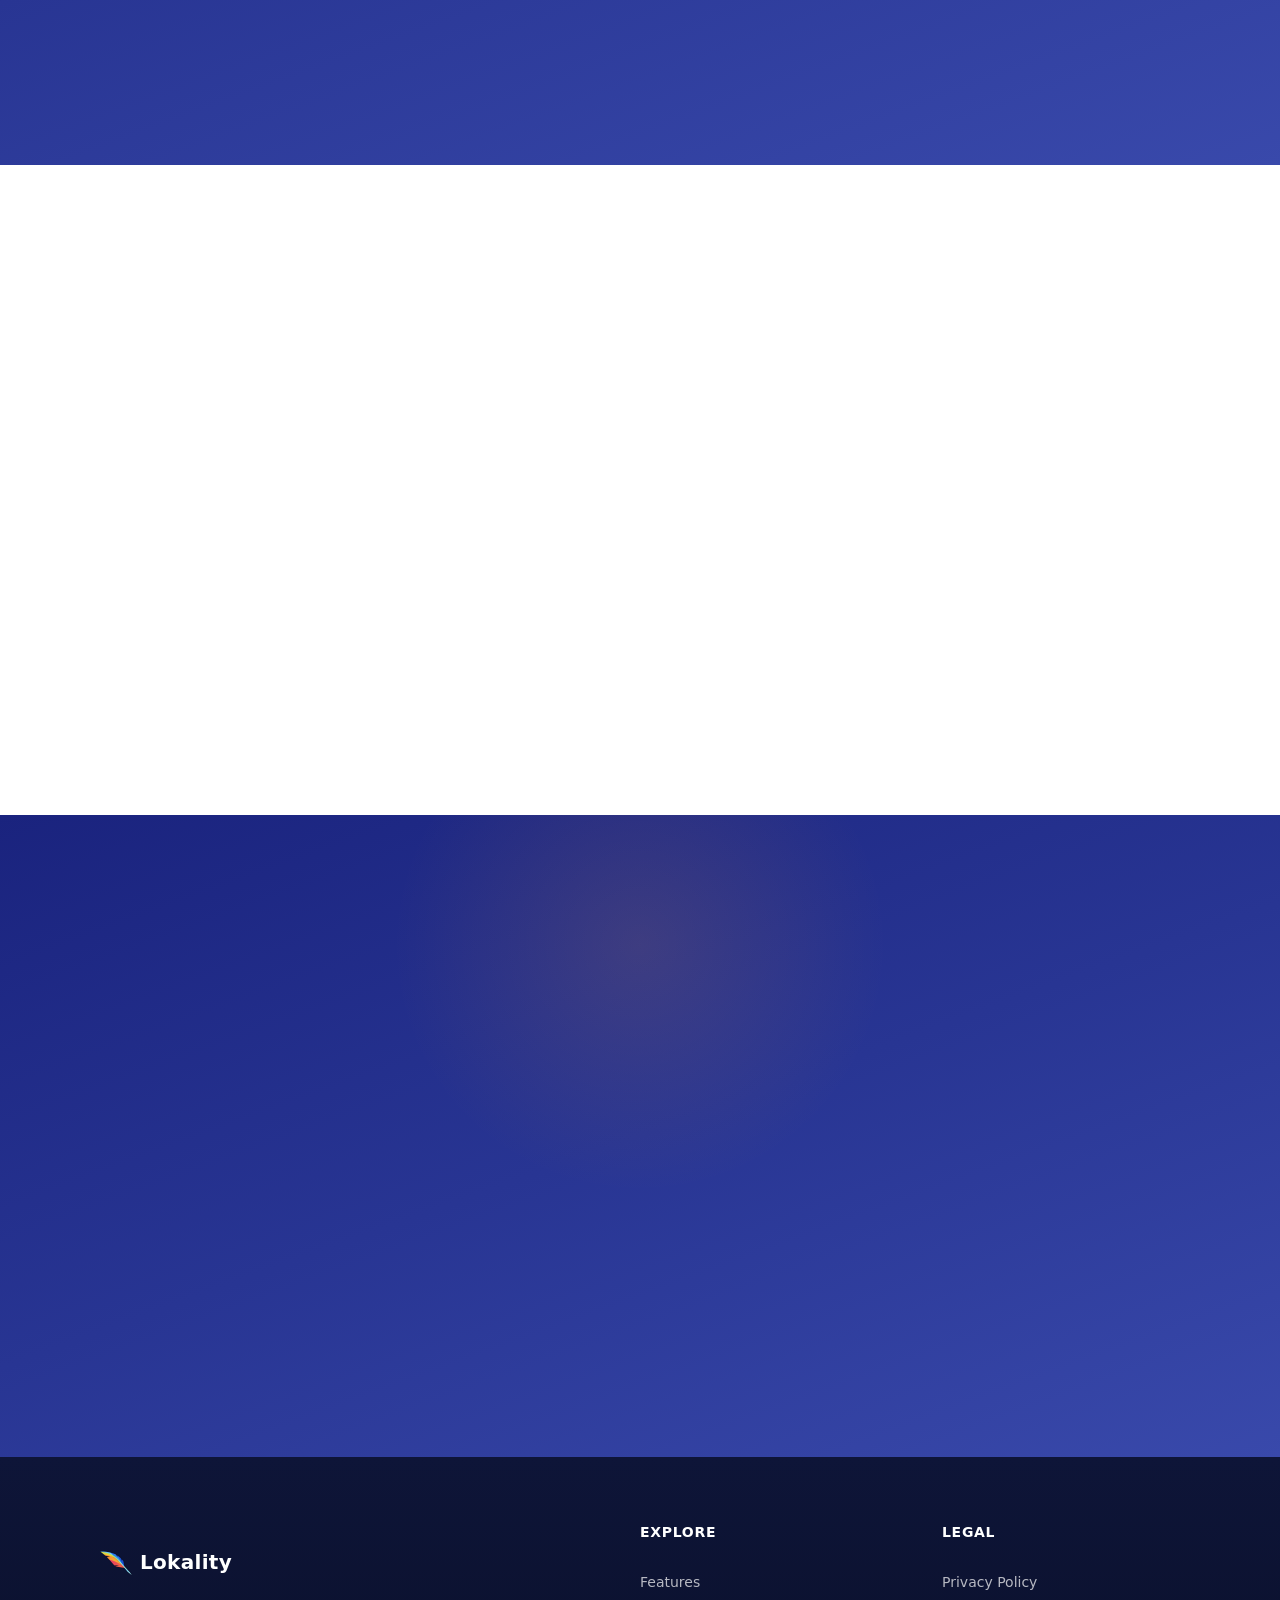
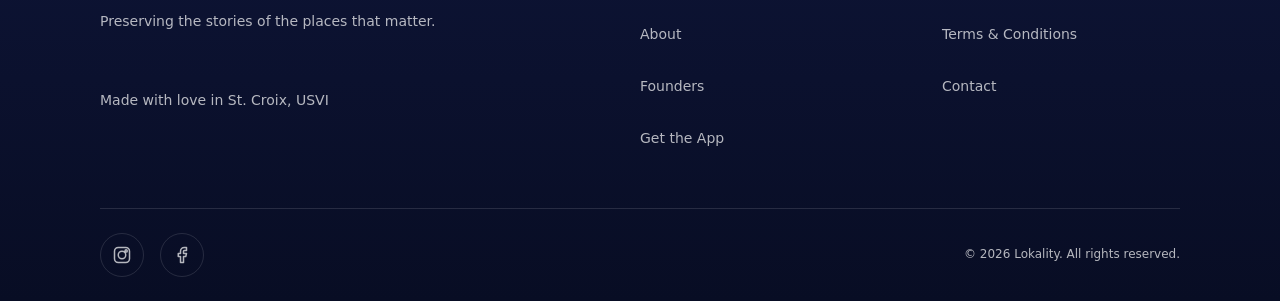
==== commit 0b04bc4f: "Redesign site: brand integration, fonts, glassmorphic signup, hero particles, micro-interactions - S" ====
--- a/frontend/index.html
+++ b/frontend/index.html
@@ -8,17 +8,32 @@
   <meta name="description" content="Lokality is a location-based digital archive and interactive tour guide. Explore destinations through curated tours, historical archives, and multimedia storytelling. Based in St. Croix, USVI.">
   <link rel="canonical" href="https://amalikrigger.github.io/lokality-web/">
 
+  <!-- Favicons -->
   <link rel="icon" href="assets/images/icons/favicon.svg" type="image/svg+xml">
-
+  <link rel="apple-touch-icon" href="assets/images/logos/lokality_launcher.png">
+
+  <!-- Open Graph -->
   <meta property="og:title" content="Lokality — Explore the Culture, History &amp; Stories of the Places That Matter">
   <meta property="og:description" content="A location-based digital archive and interactive tour guide. Curated tours, historical archives, and multimedia storytelling.">
-  <meta property="og:image" content="https://amalikrigger.github.io/lokality-web/assets/images/og-image.jpg">
+  <meta property="og:image" content="https://amalikrigger.github.io/lokality-web/assets/images/logos/lokality_brand.png">
   <meta property="og:url" content="https://amalikrigger.github.io/lokality-web/">
   <meta property="og:type" content="website">
 
+  <!-- Twitter Card -->
+  <meta name="twitter:card" content="summary_large_image">
+  <meta name="twitter:title" content="Lokality — Digital Archive &amp; Tours">
+  <meta name="twitter:description" content="Explore destinations through curated tours, historical archives, and multimedia storytelling.">
+  <meta name="twitter:image" content="https://amalikrigger.github.io/lokality-web/assets/images/logos/lokality_brand.png">
+
   <meta http-equiv="Content-Security-Policy"
-        content="default-src 'self'; script-src 'self'; style-src 'self'; img-src 'self' data:; connect-src 'self' https://*.execute-api.*.amazonaws.com;">
-
+        content="default-src 'self'; script-src 'self'; style-src 'self' https://fonts.googleapis.com; font-src https://fonts.gstatic.com; img-src 'self' data:; connect-src 'self' https://*.execute-api.*.amazonaws.com;">
+
+  <!-- Google Fonts: Inter + Outfit -->
+  <link rel="preconnect" href="https://fonts.googleapis.com">
+  <link rel="preconnect" href="https://fonts.gstatic.com" crossorigin>
+  <link href="https://fonts.googleapis.com/css2?family=Open+Sans:wght@400;500;600;700&family=Poppins:wght@500;600;700;800&display=swap" rel="stylesheet">
+
+  <script src="assets/js/init.js"></script>
   <link rel="stylesheet" href="assets/css/base.css">
   <link rel="stylesheet" href="assets/css/layout.css">
   <link rel="stylesheet" href="assets/css/components.css">
@@ -26,9 +41,15 @@
 <body>
   <a href="#main-content" class="skip-link">Skip to main content</a>
 
+  <!-- Decorative gradient bar at top -->
+  <div class="gradient-bar" role="presentation"></div>
+
   <header class="site-header" role="banner">
     <div class="container header__inner">
-      <a class="brand" href="./index.html">Lokality</a>
+      <a class="brand" href="./index.html">
+        <img class="brand__icon" src="assets/images/logos/lokality_icon.png" alt="" width="36" height="36">
+        <span class="brand__text">Lokality</span>
+      </a>
       <nav class="nav" aria-label="Primary navigation">
         <button class="nav__toggle js-nav-toggle" type="button" aria-expanded="false" aria-controls="nav-menu" aria-label="Open menu">
           <span class="nav__toggle-bar"></span>
@@ -36,8 +57,10 @@
           <span class="nav__toggle-bar"></span>
         </button>
         <div class="nav__menu" id="nav-menu">
+          <a class="nav__link" href="#features">Features</a>
           <a class="nav__link" href="#about">About</a>
           <a class="nav__link" href="#founders">Founders</a>
+          <a class="nav__link" href="#download">Get the App</a>
           <a class="nav__link" href="#signup">Sign Up</a>
         </div>
       </nav>
@@ -48,53 +71,143 @@
 
     <!-- ── Hero ── -->
     <section class="hero">
+      <img class="hero__decoration" src="assets/images/logos/lokality_icon.png" alt="" width="500" height="500" aria-hidden="true">
+      <div class="hero__particles" aria-hidden="true">
+        <span class="particle particle--1"></span>
+        <span class="particle particle--2"></span>
+        <span class="particle particle--3"></span>
+        <span class="particle particle--4"></span>
+        <span class="particle particle--5"></span>
+        <span class="particle particle--6"></span>
+        <span class="particle particle--7"></span>
+        <span class="particle particle--8"></span>
+      </div>
       <div class="container hero__inner">
+        <div class="hero__badge">
+          <span class="hero__badge-dot" aria-hidden="true"></span>
+          Beta now available on iOS
+        </div>
+        <img class="hero__logo" src="assets/images/logos/lokality_icon.png" alt="Lokality feather logo" width="100" height="100">
         <h1 class="hero__title">Explore the Culture, History &amp; Stories of the Places That Matter</h1>
-        <p class="hero__subtitle">Lokality is a location-based digital archive and interactive tour guide — preserving and sharing the cultural heritage of destinations through curated tours, multimedia storytelling, and gamified learning. Starting in St. Croix, USVI.</p>
+        <p class="hero__subtitle">A location-based digital archive and interactive tour guide — preserving and sharing the cultural heritage of destinations through curated tours, multimedia storytelling, and gamified learning.</p>
         <div class="hero__actions">
-          <a class="btn btn--primary" href="#signup">Join the Beta</a>
-          <a class="btn btn--secondary" href="#about">Learn More</a>
+          <a class="btn btn--primary" href="#download">
+            <span class="btn--icon" aria-hidden="true">&#63743;</span>
+            Download on TestFlight
+          </a>
+          <a class="btn btn--secondary" href="#signup">Join the Waitlist</a>
+        </div>
+      </div>
+    </section>
+
+    <!-- ── Features ── -->
+    <section id="features" class="section">
+      <div class="container">
+        <div class="section__header reveal">
+          <h2 class="section__title">Discover Lokality</h2>
+          <p class="section__subtitle">Everything you need to explore, learn, and connect with the places that shape our world.</p>
+        </div>
+        <div class="features-grid stagger">
+          <article class="feature-card reveal">
+            <div class="feature-card__icon" aria-hidden="true">&#127758;</div>
+            <h3 class="feature-card__title">Curated Tours</h3>
+            <p class="feature-card__desc">Walk through history with guided audio and visual tours. Explore neighborhoods and discover stories behind every landmark.</p>
+          </article>
+          <article class="feature-card reveal">
+            <div class="feature-card__icon" aria-hidden="true">&#128218;</div>
+            <h3 class="feature-card__title">Digital Archive</h3>
+            <p class="feature-card__desc">Access a rich collection of photos, oral histories, and cultural records preserved for future generations.</p>
+          </article>
+          <article class="feature-card reveal">
+            <div class="feature-card__icon" aria-hidden="true">&#127942;</div>
+            <h3 class="feature-card__title">Gamified Learning</h3>
+            <p class="feature-card__desc">Earn badges and unlock exclusive content as you explore. Turn every visit into an interactive adventure.</p>
+          </article>
+          <article class="feature-card reveal">
+            <div class="feature-card__icon" aria-hidden="true">&#127916;</div>
+            <h3 class="feature-card__title">Multimedia Storytelling</h3>
+            <p class="feature-card__desc">Rich media experiences that bring places to life through video, audio, images, and interactive narratives.</p>
+          </article>
         </div>
       </div>
     </section>
 
     <!-- ── About ── -->
-    <section id="about" class="section">
+    <section id="about" class="section section--alt">
       <div class="container">
-        <h2 class="section__title">What is Lokality?</h2>
+        <div class="section__header reveal">
+          <h2 class="section__title">What is Lokality?</h2>
+          <p class="section__subtitle">Connecting people to the rich cultural heritage and hidden narratives of the destinations they visit — or call home.</p>
+        </div>
         <div class="about__content">
-          <p>Every place has stories worth preserving. Lokality is a platform that connects people to the rich cultural heritage, history, and hidden narratives of the destinations they visit — or call home.</p>
-          <p>Using your phone as a guide, Lokality combines real-world navigation with curated multimedia tours, historical archives, and educational content. Walk through neighborhoods and discover the stories behind every landmark, street corner, and community space.</p>
-          <p>We started in St. Croix, US Virgin Islands — an island with centuries of history, vibrant culture, and stories that deserve to be told. Lokality is our way of making sure those stories reach the people who need to hear them.</p>
+          <p class="reveal">Every place has stories worth preserving. Lokality is a platform that connects people to the rich cultural heritage, history, and hidden narratives of the destinations they visit — or call home.</p>
+          <blockquote class="about__pullquote reveal">
+            &ldquo;Using your phone as a guide, walk through neighborhoods and discover the stories behind every landmark, street corner, and community space.&rdquo;
+          </blockquote>
+          <p class="reveal">We combine real-world navigation with curated multimedia tours, historical archives, and educational content — creating immersive experiences that celebrate and preserve local culture.</p>
+          <p class="reveal">We started in <strong>St. Croix, US Virgin Islands</strong> — an island with centuries of history, vibrant culture, and stories that deserve to be told. Lokality is our way of making sure those stories reach the people who need to hear them.</p>
+        </div>
+      </div>
+    </section>
+
+    <!-- ── Get the App ── -->
+    <section id="download" class="section section--dark">
+      <div class="container download__inner">
+        <div class="download__content">
+          <h2 class="section__title reveal">Get Lokality</h2>
+          <p class="section__subtitle reveal" style="color: var(--color-text-inverse-muted);">Start exploring the culture and history around you. Available now on iOS TestFlight — Android coming soon.</p>
+          <div class="download__actions reveal">
+            <a class="btn btn--primary" href="#testflight" target="_blank" rel="noopener noreferrer">
+              <span class="btn--icon" aria-hidden="true">&#63743;</span>
+              Download on TestFlight
+            </a>
+            <a class="btn btn--secondary" href="#android" target="_blank" rel="noopener noreferrer">
+              Join the Android Waitlist
+            </a>
+          </div>
+        </div>
+        <div class="phone-mockup reveal--scale" aria-hidden="true">
+          <div class="phone-mockup__notch"></div>
+          <div class="phone-mockup__screen">
+            <div class="phone-mockup__placeholder">&#129695;</div>
+          </div>
         </div>
       </div>
     </section>
 
     <!-- ── Founders ── -->
-    <section id="founders" class="section section--alt">
+    <section id="founders" class="section">
       <div class="container">
-        <h2 class="section__title">Meet the Founders</h2>
-        <p class="section__subtitle">The team behind Lokality — building at the intersection of culture, technology, and storytelling.</p>
-        <div class="founders-grid">
-          <article class="founder-card">
+        <div class="section__header reveal">
+          <h2 class="section__title">Meet the Founders</h2>
+          <p class="section__subtitle">Building at the intersection of culture, technology, and storytelling.</p>
+        </div>
+        <div class="founders-grid stagger">
+          <article class="founder-card reveal">
             <div class="founder-card__photo-wrap">
-              <div class="founder-card__placeholder" aria-hidden="true">TD</div>
+              <div class="founder-card__placeholder" aria-hidden="true">
+                <div class="founder-card__placeholder-inner">TD</div>
+              </div>
             </div>
             <h3 class="founder-card__name">Torhera Durand</h3>
             <p class="founder-card__role">Founder</p>
             <p class="founder-card__bio">Passionate about preserving Caribbean heritage and making cultural history accessible through technology.</p>
           </article>
-          <article class="founder-card">
+          <article class="founder-card reveal">
             <div class="founder-card__photo-wrap">
-              <div class="founder-card__placeholder" aria-hidden="true">AK</div>
+              <div class="founder-card__placeholder" aria-hidden="true">
+                <div class="founder-card__placeholder-inner">AK</div>
+              </div>
             </div>
             <h3 class="founder-card__name">Amali Krigger</h3>
             <p class="founder-card__role">Co-Founder</p>
             <p class="founder-card__bio">Software engineer focused on building tools that connect people with the places and stories that shape communities.</p>
           </article>
-          <article class="founder-card">
+          <article class="founder-card reveal">
             <div class="founder-card__photo-wrap">
-              <div class="founder-card__placeholder" aria-hidden="true">ID</div>
+              <div class="founder-card__placeholder" aria-hidden="true">
+                <div class="founder-card__placeholder-inner">ID</div>
+              </div>
             </div>
             <h3 class="founder-card__name">Israel Dennie</h3>
             <p class="founder-card__role">Co-Founder</p>
@@ -105,34 +218,47 @@
     </section>
 
     <!-- ── Sign Up / Newsletter ── -->
-    <section id="signup" class="section">
+    <section id="signup" class="section signup-section">
+      <div class="signup-section__glow" aria-hidden="true"></div>
       <div class="container">
-        <h2 class="section__title">Stay in the Loop</h2>
-        <p class="section__subtitle">Sign up for updates on Lokality's beta launch, new features, and early access.</p>
-
-        <form id="signup-form" class="form" novalidate>
-          <div class="hp" aria-hidden="true">
-            <label for="website">Website</label>
-            <input id="website" name="website" type="text" autocomplete="off" tabindex="-1">
+        <div class="signup-card reveal">
+          <div class="signup-card__decoration" aria-hidden="true">
+            <img src="assets/images/logos/lokality_icon.png" alt="" width="120" height="120" loading="lazy">
           </div>
-
-          <div class="form-group">
-            <label class="label" for="name">Name</label>
-            <input class="input" id="name" name="name" type="text" autocomplete="name"
-                   aria-describedby="name-error">
-            <span id="name-error" class="form-error" role="alert" hidden></span>
+          <div class="section__header">
+            <h2 class="section__title">Stay in the Loop</h2>
+            <p class="section__subtitle">Sign up for updates on Lokality's beta launch, new features, and early access.</p>
           </div>
 
-          <div class="form-group">
-            <label class="label" for="email">Email <span class="required" aria-hidden="true">*</span></label>
-            <input class="input" id="email" name="email" type="email" autocomplete="email" required
-                   aria-describedby="email-error">
-            <span id="email-error" class="form-error" role="alert" hidden></span>
-          </div>
-
-          <button class="btn btn--primary" type="submit">Sign Up</button>
-          <div id="form-status" class="form-status" role="status" hidden></div>
-        </form>
+          <form id="signup-form" class="form signup-form" novalidate>
+            <div class="hp" aria-hidden="true">
+              <label for="website">Website</label>
+              <input id="website" name="website" type="text" autocomplete="off" tabindex="-1">
+            </div>
+
+            <div class="signup-form__fields">
+              <div class="form-group">
+                <label class="label" for="name">Name</label>
+                <input class="input" id="name" name="name" type="text" autocomplete="name" placeholder="Your name"
+                       aria-describedby="name-error">
+                <span id="name-error" class="form-error" role="alert" hidden></span>
+              </div>
+
+              <div class="form-group">
+                <label class="label" for="email">Email <span class="required" aria-hidden="true">*</span></label>
+                <input class="input" id="email" name="email" type="email" autocomplete="email" required placeholder="you@example.com"
+                       aria-describedby="email-error">
+                <span id="email-error" class="form-error" role="alert" hidden></span>
+              </div>
+            </div>
+
+            <div class="signup-form__action">
+              <button class="btn btn--secondary btn--glow" type="submit">Sign Up for Updates</button>
+            </div>
+            <p class="signup-form__note">No spam, ever. Unsubscribe anytime.</p>
+            <div id="form-status" class="form-status" role="status" hidden></div>
+          </form>
+        </div>
       </div>
     </section>
 
@@ -140,18 +266,47 @@
 
   <footer class="site-footer" role="contentinfo">
     <div class="container footer__inner">
-      <div class="footer__brand">
-        <p class="footer__name">Lokality</p>
-        <p class="muted footer__tagline">Preserving the stories of the places that matter.</p>
-      </div>
-      <div class="footer__contact">
-        <a class="footer__link" href="mailto:info@lokality.co">info@lokality.co</a>
-      </div>
-      <div class="footer__social">
-        <a class="footer__link" href="#" target="_blank" rel="noopener noreferrer" aria-label="Lokality on Instagram">Instagram</a>
-        <a class="footer__link" href="#" target="_blank" rel="noopener noreferrer" aria-label="Lokality on Facebook">Facebook</a>
-      </div>
-      <p class="muted footer__copy">&copy; <span id="year"></span> Lokality. All rights reserved.</p>
+      <div class="footer__top">
+        <div class="footer__brand">
+          <a class="footer__brand-link" href="./index.html">
+            <img class="footer__brand-icon" src="assets/images/logos/lokality_icon.png" alt="" width="32" height="32">
+            <span class="footer__brand-name">Lokality</span>
+          </a>
+          <p class="footer__tagline">Preserving the stories of the places that matter.</p>
+          <p class="footer__origin">Made with love in St. Croix, USVI</p>
+        </div>
+
+        <nav aria-label="Footer navigation">
+          <p class="footer__nav-heading">Explore</p>
+          <ul class="footer__nav-list">
+            <li><a class="footer__link" href="#features">Features</a></li>
+            <li><a class="footer__link" href="#about">About</a></li>
+            <li><a class="footer__link" href="#founders">Founders</a></li>
+            <li><a class="footer__link" href="#download">Get the App</a></li>
+          </ul>
+        </nav>
+
+        <nav aria-label="Legal">
+          <p class="footer__nav-heading">Legal</p>
+          <ul class="footer__nav-list">
+            <li><a class="footer__link" href="privacy.html">Privacy Policy</a></li>
+            <li><a class="footer__link" href="terms.html">Terms &amp; Conditions</a></li>
+            <li><a class="footer__link" href="mailto:info@lokality.co">Contact</a></li>
+          </ul>
+        </nav>
+      </div>
+
+      <div class="footer__bottom">
+        <div class="footer__social">
+          <a class="footer__social-link" href="#" target="_blank" rel="noopener noreferrer" aria-label="Lokality on Instagram">
+            <svg xmlns="http://www.w3.org/2000/svg" viewBox="0 0 24 24" fill="none" stroke="currentColor" stroke-width="2" stroke-linecap="round" stroke-linejoin="round" aria-hidden="true"><rect width="20" height="20" x="2" y="2" rx="5" ry="5"/><circle cx="12" cy="12" r="5"/><circle cx="17.5" cy="6.5" r="1.5"/></svg>
+          </a>
+          <a class="footer__social-link" href="#" target="_blank" rel="noopener noreferrer" aria-label="Lokality on Facebook">
+            <svg xmlns="http://www.w3.org/2000/svg" viewBox="0 0 24 24" fill="none" stroke="currentColor" stroke-width="2" stroke-linecap="round" stroke-linejoin="round" aria-hidden="true"><path d="M18 2h-3a5 5 0 0 0-5 5v3H7v4h3v8h4v-8h3l1-4h-4V7a1 1 0 0 1 1-1h3z"/></svg>
+          </a>
+        </div>
+        <p class="footer__copy">&copy; <span id="year"></span> Lokality. All rights reserved.</p>
+      </div>
     </div>
   </footer>
 
--- a/frontend/assets/css/base.css
+++ b/frontend/assets/css/base.css
@@ -4,7 +4,7 @@
 
 /* ── Design Tokens ── */
 :root {
-  /* Colors */
+  /* Brand Colors */
   --color-primary: #283593;
   --color-primary-light: #5c6bc0;
   --color-primary-dark: #1a237e;
@@ -12,25 +12,58 @@
   --color-secondary-light: #ffc107;
   --color-secondary-dark: #e68a00;
 
+  /* Feather Accent Colors */
+  --color-accent-red: #E53935;
+  --color-accent-orange: #FFA02F;
+  --color-accent-yellow: #FDD835;
+  --color-accent-green: #66BB6A;
+  --color-accent-cyan: #4DD0E1;
+  --color-accent-blue: #42A5F5;
+
+  /* Semantic Colors */
   --color-success: #2e7d32;
   --color-warning: #f9a825;
   --color-error: #c62828;
   --color-info: #1565c0;
 
-  --color-bg: #0b1220;
-  --color-surface: #111b2e;
-  --color-text: #eaf0ff;
-  --color-text-light: #a9b6d3;
+  /* Light Theme Surfaces */
+  --color-bg: #ffffff;
+  --color-bg-warm: #fafafa;
+  --color-bg-alt: #f5f5f7;
+  --color-surface: #ffffff;
+  --color-surface-elevated: #ffffff;
+
+  /* Dark Surfaces (hero, footer, CTA) */
+  --color-bg-dark: #0e1538;
+  --color-bg-dark-deep: #080d24;
+  --color-surface-dark: rgba(255, 255, 255, 0.06);
+
+  /* Text */
+  --color-text: #1a1a2e;
+  --color-text-secondary: #4a4a68;
+  --color-text-light: #6b6b8d;
   --color-text-inverse: #ffffff;
-  --color-muted: #a9b6d3;
-  --color-border: rgba(255, 255, 255, 0.12);
+  --color-text-inverse-muted: rgba(255, 255, 255, 0.7);
+  --color-muted: #8888a4;
+  --color-border: rgba(0, 0, 0, 0.08);
+  --color-border-dark: rgba(255, 255, 255, 0.12);
 
   --color-focus: #ffa02f;
-  --color-link: #5c6bc0;
-  --color-link-visited: #9575cd;
+  --color-link: #283593;
+  --color-link-hover: #1a237e;
+  --color-link-visited: #5c6bc0;
+
+  /* Gradients */
+  --gradient-feather: linear-gradient(135deg, #E53935, #FFA02F, #FDD835, #66BB6A, #42A5F5, #283593);
+  --gradient-hero: linear-gradient(160deg, #0e1538 0%, #1a237e 40%, #283593 100%);
+  --gradient-cta: linear-gradient(160deg, #1a237e 0%, #283593 50%, #3949ab 100%);
+  --gradient-footer: linear-gradient(180deg, #0e1538, #080d24);
+  --gradient-text: linear-gradient(135deg, #FFA02F, #E53935, #FDD835, #66BB6A, #42A5F5, #283593);
+  --gradient-btn-primary: linear-gradient(135deg, #283593, #3949ab);
 
   /* Typography */
-  --font-family-base: system-ui, -apple-system, "Segoe UI", Roboto, "Helvetica Neue", Arial, sans-serif;
+  --font-family-heading: "Poppins", system-ui, -apple-system, sans-serif;
+  --font-family-base: "Open Sans", system-ui, -apple-system, "Segoe UI", Roboto, "Helvetica Neue", Arial, sans-serif;
   --font-family-mono: "SFMono-Regular", Consolas, "Liberation Mono", Menlo, monospace;
 
   --font-size-xs: 0.75rem;
@@ -40,18 +73,21 @@
   --font-size-lg: 1.25rem;
   --font-size-xl: 1.5rem;
   --font-size-2xl: 2rem;
-  --font-size-3xl: 2.5rem;
+  --font-size-3xl: 2.75rem;
+  --font-size-4xl: 3.5rem;
 
   --font-weight-normal: 400;
   --font-weight-medium: 500;
   --font-weight-semibold: 600;
   --font-weight-bold: 700;
-
-  --line-height-tight: 1.25;
-  --line-height-base: 1.5;
-  --line-height-loose: 1.75;
-
-  /* Spacing (8px base) */
+  --font-weight-extrabold: 800;
+
+  --line-height-tight: 1.15;
+  --line-height-snug: 1.3;
+  --line-height-base: 1.6;
+  --line-height-loose: 1.8;
+
+  /* Spacing (4px base unit) */
   --spacing-xs: 4px;
   --spacing-sm: 8px;
   --spacing-md: 16px;
@@ -59,22 +95,30 @@
   --spacing-xl: 32px;
   --spacing-2xl: 48px;
   --spacing-3xl: 64px;
+  --spacing-4xl: 96px;
+  --spacing-5xl: 128px;
 
   /* Border Radius */
   --radius-sm: 4px;
   --radius-md: 8px;
-  --radius-lg: 12px;
+  --radius-lg: 16px;
+  --radius-xl: 24px;
   --radius-full: 9999px;
 
   /* Shadows */
-  --shadow-sm: 0 1px 2px rgba(0, 0, 0, 0.05);
-  --shadow-md: 0 4px 6px rgba(0, 0, 0, 0.07);
-  --shadow-lg: 0 10px 24px rgba(0, 0, 0, 0.1);
+  --shadow-sm: 0 1px 3px rgba(0, 0, 0, 0.06), 0 1px 2px rgba(0, 0, 0, 0.04);
+  --shadow-md: 0 4px 12px rgba(0, 0, 0, 0.08);
+  --shadow-lg: 0 12px 40px rgba(0, 0, 0, 0.12);
+  --shadow-xl: 0 20px 60px rgba(0, 0, 0, 0.15);
+  --shadow-glow: 0 0 30px rgba(40, 53, 147, 0.15);
 
   /* Transitions */
   --transition-fast: 150ms ease;
   --transition-base: 250ms ease;
   --transition-slow: 400ms ease;
+  --transition-reveal: 600ms cubic-bezier(0.16, 1, 0.3, 1);
+  --transition-bounce: 500ms cubic-bezier(0.34, 1.56, 0.64, 1);
+  --transition-stagger: 80ms;
 
   /* Z-index scale */
   --z-dropdown: 100;
@@ -109,10 +153,15 @@
   font-size: var(--font-size-base);
   line-height: var(--line-height-base);
   color: var(--color-text);
-  background: linear-gradient(180deg, var(--color-bg), #070b14);
+  background: var(--color-bg);
   min-height: 100vh;
   -webkit-font-smoothing: antialiased;
   -moz-osx-font-smoothing: grayscale;
+}
+
+h1, h2, h3, h4, h5, h6 {
+  font-family: var(--font-family-heading);
+  line-height: var(--line-height-snug);
 }
 
 img,
@@ -125,6 +174,11 @@
 a {
   color: var(--color-link);
   text-decoration: none;
+  transition: color var(--transition-fast);
+}
+
+a:hover {
+  color: var(--color-link-hover);
 }
 
 a:visited {
@@ -172,6 +226,56 @@
   top: 0;
 }
 
+/* Gradient text utility */
+.text-gradient {
+  background: var(--gradient-text);
+  -webkit-background-clip: text;
+  background-clip: text;
+  -webkit-text-fill-color: transparent;
+}
+
+/* ── Scroll Reveal ── */
+/* Gated behind .js class added by init.js — content stays visible if JS fails */
+.js .reveal {
+  opacity: 0;
+  transform: translateY(30px);
+  transition: opacity var(--transition-reveal), transform var(--transition-reveal);
+}
+
+.js .reveal--left {
+  opacity: 0;
+  transform: translateX(-30px);
+  transition: opacity var(--transition-reveal), transform var(--transition-reveal);
+}
+
+.js .reveal--right {
+  opacity: 0;
+  transform: translateX(30px);
+  transition: opacity var(--transition-reveal), transform var(--transition-reveal);
+}
+
+.js .reveal--scale {
+  opacity: 0;
+  transform: scale(0.95);
+  transition: opacity var(--transition-reveal), transform var(--transition-reveal);
+}
+
+.reveal.is-visible,
+.reveal--left.is-visible,
+.reveal--right.is-visible,
+.reveal--scale.is-visible {
+  opacity: 1;
+  transform: translate(0) scale(1);
+}
+
+/* Stagger children */
+.stagger > .reveal:nth-child(1) { transition-delay: calc(0 * var(--transition-stagger)); }
+.stagger > .reveal:nth-child(2) { transition-delay: calc(1 * var(--transition-stagger)); }
+.stagger > .reveal:nth-child(3) { transition-delay: calc(2 * var(--transition-stagger)); }
+.stagger > .reveal:nth-child(4) { transition-delay: calc(3 * var(--transition-stagger)); }
+.stagger > .reveal:nth-child(5) { transition-delay: calc(4 * var(--transition-stagger)); }
+.stagger > .reveal:nth-child(6) { transition-delay: calc(5 * var(--transition-stagger)); }
+
 /* ── Reduced Motion ── */
 @media (prefers-reduced-motion: reduce) {
   *,
@@ -182,6 +286,14 @@
     transition-duration: 0.01ms !important;
     scroll-behavior: auto !important;
   }
+
+  .js .reveal,
+  .js .reveal--left,
+  .js .reveal--right,
+  .js .reveal--scale {
+    opacity: 1;
+    transform: none;
+  }
 }
 
 /* ── Print Styles ── */
--- a/frontend/assets/css/layout.css
+++ b/frontend/assets/css/layout.css
@@ -4,6 +4,11 @@
 
 .container {
   width: min(var(--width-wide), 100% - 2 * var(--spacing-lg));
+  margin-inline: auto;
+}
+
+.container--narrow {
+  width: min(var(--width-content), 100% - 2 * var(--spacing-lg));
   margin-inline: auto;
 }
 
@@ -12,9 +17,16 @@
   position: sticky;
   top: 0;
   z-index: var(--z-sticky);
-  background: rgba(11, 18, 32, 0.85);
-  backdrop-filter: blur(10px);
-  border-bottom: 1px solid var(--color-border);
+  background: rgba(255, 255, 255, 0.9);
+  backdrop-filter: blur(12px);
+  -webkit-backdrop-filter: blur(12px);
+  border-bottom: 1px solid transparent;
+  transition: border-color var(--transition-base), box-shadow var(--transition-base);
+}
+
+.site-header.is-scrolled {
+  border-bottom-color: var(--color-border);
+  box-shadow: var(--shadow-sm);
 }
 
 .header__inner {
@@ -22,97 +34,477 @@
   align-items: center;
   justify-content: space-between;
   padding: var(--spacing-md) 0;
+  min-height: 64px;
 }
 
 /* ── Hero ── */
 .hero {
-  padding: clamp(var(--spacing-2xl), 8vw, 90px) 0;
+  background: var(--gradient-hero);
+  position: relative;
+  overflow: hidden;
+  padding: clamp(var(--spacing-3xl), 12vw, var(--spacing-5xl)) 0 clamp(var(--spacing-3xl), 14vw, 160px);
+}
+
+.hero::after {
+  content: "";
+  position: absolute;
+  bottom: -1px;
+  left: 0;
+  right: 0;
+  height: 80px;
+  background: var(--color-bg);
+  clip-path: ellipse(55% 100% at 50% 100%);
 }
 
 .hero__inner {
   display: grid;
-  gap: var(--spacing-md);
+  gap: var(--spacing-lg);
+  position: relative;
+  z-index: 1;
+  text-align: center;
+  justify-items: center;
+}
+
+/* ── Hero Feather Decoration ── */
+.hero__decoration {
+  position: absolute;
+  top: -10%;
+  right: -5%;
+  width: 500px;
+  height: 500px;
+  opacity: 0.06;
+  pointer-events: none;
+  z-index: 0;
+}
+
+@media (min-width: 768px) {
+  .hero__decoration {
+    width: 700px;
+    height: 700px;
+    top: -15%;
+    right: -8%;
+  }
+}
+
+/* ── Hero Floating Particles ── */
+.hero__particles {
+  position: absolute;
+  inset: 0;
+  pointer-events: none;
+  z-index: 0;
+  overflow: hidden;
+}
+
+.particle {
+  position: absolute;
+  border-radius: 50%;
+  opacity: 0;
+  animation: particleFloat 18s ease-in-out infinite;
+}
+
+.particle--1 { width: 6px; height: 6px; background: var(--color-accent-red); top: 15%; left: 8%; animation-delay: 0s; animation-duration: 20s; }
+.particle--2 { width: 8px; height: 8px; background: var(--color-accent-orange); top: 70%; left: 15%; animation-delay: 2.5s; animation-duration: 22s; }
+.particle--3 { width: 5px; height: 5px; background: var(--color-accent-yellow); top: 25%; right: 12%; animation-delay: 5s; animation-duration: 18s; }
+.particle--4 { width: 10px; height: 10px; background: var(--color-accent-green); top: 60%; right: 8%; animation-delay: 7.5s; animation-duration: 24s; }
+.particle--5 { width: 4px; height: 4px; background: var(--color-accent-cyan); top: 40%; left: 25%; animation-delay: 3s; animation-duration: 16s; }
+.particle--6 { width: 7px; height: 7px; background: var(--color-accent-blue); top: 80%; right: 25%; animation-delay: 10s; animation-duration: 20s; }
+.particle--7 { width: 5px; height: 5px; background: var(--color-secondary); top: 10%; left: 60%; animation-delay: 6s; animation-duration: 22s; }
+.particle--8 { width: 8px; height: 8px; background: var(--color-accent-green); top: 50%; right: 40%; animation-delay: 12s; animation-duration: 19s; }
+
+@keyframes particleFloat {
+  0%, 100% {
+    opacity: 0;
+    transform: translate(0, 0) scale(0.5);
+  }
+  10% {
+    opacity: 0.5;
+  }
+  50% {
+    opacity: 0.3;
+    transform: translate(calc(var(--spacing-xl) * 1), calc(var(--spacing-3xl) * -1)) scale(1);
+  }
+  90% {
+    opacity: 0.5;
+  }
+}
+
+@media (prefers-reduced-motion: reduce) {
+  .particle {
+    animation: none;
+    opacity: 0.2;
+    transform: none;
+  }
 }
 
 /* ── Sections ── */
 .section {
-  padding: var(--spacing-xl) 0;
+  padding: var(--spacing-3xl) 0;
 }
 
 .section--alt {
-  background: rgba(255, 255, 255, 0.03);
-  border-top: 1px solid var(--color-border);
-  border-bottom: 1px solid var(--color-border);
-}
-
-/* ── Grid ── */
-.grid {
+  background: var(--color-bg-alt);
+}
+
+.section--dark {
+  background: var(--gradient-cta);
+  color: var(--color-text-inverse);
+}
+
+.section--dark .section__title,
+.section--dark .section__subtitle {
+  color: var(--color-text-inverse);
+}
+
+.section--dark .section__subtitle {
+  color: var(--color-text-inverse-muted);
+}
+
+.section__header {
+  text-align: center;
+  max-width: 640px;
+  margin: 0 auto var(--spacing-2xl);
+}
+
+/* ── Features Grid ── */
+.features-grid {
+  display: grid;
+  gap: var(--spacing-lg);
+  grid-template-columns: 1fr;
+}
+
+/* ── About Layout ── */
+.about__content {
+  max-width: 70ch;
+  margin: 0 auto;
   display: grid;
   gap: var(--spacing-md);
-  grid-template-columns: repeat(auto-fit, minmax(220px, 1fr));
+  color: var(--color-text-secondary);
+  line-height: var(--line-height-loose);
+}
+
+.about__pullquote {
+  font-size: var(--font-size-xl);
+  font-family: var(--font-family-heading);
+  font-weight: var(--font-weight-semibold);
+  color: var(--color-primary);
+  border-left: 4px solid var(--color-secondary);
+  padding-left: var(--spacing-lg);
+  margin: var(--spacing-lg) 0;
+  line-height: var(--line-height-snug);
+}
+
+/* ── App Download Section ── */
+.download__inner {
+  display: grid;
+  gap: var(--spacing-2xl);
+  align-items: center;
+  justify-items: center;
+  text-align: center;
+}
+
+.download__content {
+  display: grid;
+  gap: var(--spacing-md);
+}
+
+.download__actions {
+  display: flex;
+  gap: var(--spacing-md);
+  flex-wrap: wrap;
+  justify-content: center;
+}
+
+/* Phone mockup */
+.phone-mockup {
+  width: 260px;
+  height: 520px;
+  background: #111;
+  border-radius: 36px;
+  padding: 12px;
+  box-shadow: var(--shadow-xl), 0 0 0 2px rgba(255, 255, 255, 0.1);
+  position: relative;
+}
+
+.phone-mockup__screen {
+  width: 100%;
+  height: 100%;
+  border-radius: 26px;
+  background: linear-gradient(180deg, #283593 0%, #1a237e 30%, #0e1538 100%);
+  display: flex;
+  align-items: center;
+  justify-content: center;
+  overflow: hidden;
+}
+
+.phone-mockup__screen img {
+  width: 100%;
+  height: 100%;
+  object-fit: cover;
+  border-radius: 26px;
+}
+
+.phone-mockup__placeholder {
+  opacity: 0.3;
+  font-size: 48px;
+}
+
+.phone-mockup__notch {
+  position: absolute;
+  top: 12px;
+  left: 50%;
+  transform: translateX(-50%);
+  width: 120px;
+  height: 28px;
+  background: #111;
+  border-radius: 0 0 16px 16px;
+  z-index: 2;
+}
+
+/* ── Founders Grid ── */
+.founders-grid {
+  display: grid;
+  gap: var(--spacing-lg);
+  grid-template-columns: 1fr;
+}
+
+/* ── Signup Section ── */
+.signup-section {
+  background: var(--gradient-cta);
+  color: var(--color-text-inverse);
+  position: relative;
+  overflow: hidden;
+}
+
+.signup-section .section__title,
+.signup-section .section__subtitle {
+  color: var(--color-text-inverse);
+}
+
+.signup-section .section__subtitle {
+  color: var(--color-text-inverse-muted);
+}
+
+.signup-section .section__header {
+  margin-bottom: var(--spacing-xl);
+}
+
+.signup-section__glow {
+  position: absolute;
+  top: -120px;
+  left: 50%;
+  transform: translateX(-50%);
+  width: 500px;
+  height: 500px;
+  background: radial-gradient(circle, rgba(255, 160, 47, 0.12) 0%, transparent 70%);
+  pointer-events: none;
+}
+
+.signup-card {
+  max-width: 560px;
+  margin: 0 auto;
+  text-align: center;
+  background: rgba(255, 255, 255, 0.06);
+  backdrop-filter: blur(20px);
+  -webkit-backdrop-filter: blur(20px);
+  border: 1px solid rgba(255, 255, 255, 0.1);
+  border-radius: var(--radius-2xl);
+  padding: var(--spacing-2xl) var(--spacing-xl);
+  position: relative;
+}
+
+.signup-card__decoration {
+  position: absolute;
+  top: -20px;
+  right: -20px;
+  opacity: 0.06;
+  pointer-events: none;
+}
+
+.signup-card__decoration img {
+  width: 120px;
+  height: 120px;
+}
+
+/* ── Signup Form (dark theme) ── */
+.signup-form {
+  max-width: 100%;
+  text-align: left;
+}
+
+.signup-form__fields {
+  display: grid;
+  gap: var(--spacing-md);
+}
+
+.signup-form .label {
+  color: var(--color-text-inverse-muted);
+}
+
+.signup-form .required {
+  color: var(--color-secondary);
+}
+
+.signup-form .input {
+  background: rgba(255, 255, 255, 0.08);
+  border-color: rgba(255, 255, 255, 0.15);
+  color: var(--color-text-inverse);
+}
+
+.signup-form .input::placeholder {
+  color: rgba(255, 255, 255, 0.35);
+}
+
+.signup-form .input:hover {
+  border-color: rgba(255, 255, 255, 0.3);
+}
+
+.signup-form .input:focus-visible {
+  border-color: var(--color-secondary);
+  box-shadow: 0 0 0 3px rgba(255, 160, 47, 0.2);
+}
+
+.signup-form__action {
+  display: flex;
+  justify-content: center;
+  margin-top: var(--spacing-md);
+}
+
+.signup-form__note {
+  margin-top: var(--spacing-lg);
+  font-size: var(--font-size-sm);
+  color: var(--color-text-inverse-muted);
+  text-align: center;
+}
+
+.signup-form .form-error {
+  color: var(--color-secondary-light);
 }
 
 /* ── Footer ── */
 .site-footer {
-  padding: var(--spacing-lg) 0;
-  border-top: 1px solid var(--color-border);
+  background: var(--gradient-footer);
+  color: var(--color-text-inverse);
+  padding: var(--spacing-3xl) 0 var(--spacing-lg);
 }
 
 .footer__inner {
+  display: grid;
+  gap: var(--spacing-2xl);
+}
+
+.footer__top {
+  display: grid;
+  gap: var(--spacing-2xl);
+}
+
+.footer__bottom {
   display: flex;
   flex-direction: column;
   align-items: center;
   gap: var(--spacing-md);
+  padding-top: var(--spacing-lg);
+  border-top: 1px solid var(--color-border-dark);
   text-align: center;
 }
 
-/* ── About ── */
-.about__content {
+/* ── Legal Pages Layout ── */
+.legal-content {
   max-width: 70ch;
-  display: grid;
-  gap: var(--spacing-md);
-  color: var(--color-text-light);
+  margin: 0 auto;
   line-height: var(--line-height-loose);
 }
 
-/* ── Founders Grid ── */
-.founders-grid {
-  display: grid;
-  gap: var(--spacing-lg);
-  grid-template-columns: 1fr;
+.legal-content h2 {
+  margin: var(--spacing-2xl) 0 var(--spacing-md);
+  font-size: var(--font-size-xl);
+  color: var(--color-text);
+}
+
+.legal-content h3 {
+  margin: var(--spacing-xl) 0 var(--spacing-sm);
+  font-size: var(--font-size-lg);
+}
+
+.legal-content p {
+  margin-bottom: var(--spacing-md);
+  color: var(--color-text-secondary);
+}
+
+.legal-content ul {
+  margin-bottom: var(--spacing-md);
+  padding-left: var(--spacing-lg);
+  color: var(--color-text-secondary);
+}
+
+.legal-content li {
+  margin-bottom: var(--spacing-sm);
+}
+
+.legal-content a {
+  color: var(--color-primary);
 }
 
 /* ── Responsive ── */
 @media (min-width: 480px) {
+  .features-grid {
+    grid-template-columns: repeat(2, 1fr);
+  }
+
   .founders-grid {
     grid-template-columns: repeat(2, 1fr);
   }
+
+  .signup-form__fields {
+    grid-template-columns: 1fr 1fr;
+  }
 }
 
 @media (min-width: 768px) {
-  /* md — tablets */
+  .section {
+    padding: var(--spacing-4xl) 0;
+  }
+
   .hero {
-    padding: var(--spacing-3xl) 0;
-  }
-
-  .section {
-    padding: var(--spacing-2xl) 0;
+    padding: var(--spacing-5xl) 0 clamp(var(--spacing-3xl), 14vw, 180px);
+  }
+
+  .features-grid {
+    grid-template-columns: repeat(4, 1fr);
   }
 
   .founders-grid {
     grid-template-columns: repeat(3, 1fr);
   }
 
-  .footer__inner {
+  .download__inner {
+    grid-template-columns: 1fr 1fr;
+    text-align: left;
+    justify-items: start;
+  }
+
+  .download__actions {
+    justify-content: flex-start;
+  }
+
+  .footer__top {
+    grid-template-columns: 2fr 1fr 1fr;
+    gap: var(--spacing-3xl);
+  }
+
+  .footer__bottom {
     flex-direction: row;
     justify-content: space-between;
-    text-align: left;
   }
 }
 
 @media (min-width: 1024px) {
   .hero {
-    padding: clamp(var(--spacing-3xl), 10vw, 120px) 0;
+    padding: var(--spacing-5xl) 0 200px;
+  }
+
+  .phone-mockup {
+    width: 300px;
+    height: 600px;
   }
 }
 
--- a/frontend/assets/css/components.css
+++ b/frontend/assets/css/components.css
@@ -4,12 +4,31 @@
 
 /* ── Brand / Nav ── */
 .brand {
+  display: inline-flex;
+  align-items: center;
+  gap: var(--spacing-sm);
+  text-decoration: none;
+}
+
+.brand__icon {
+  width: 36px;
+  height: 36px;
+  border-radius: var(--radius-md);
+  object-fit: contain;
+}
+
+.brand__text {
+  font-family: var(--font-family-heading);
   font-weight: var(--font-weight-bold);
   font-size: var(--font-size-lg);
   letter-spacing: 0.3px;
   color: var(--color-text);
 }
 
+.brand:visited .brand__text {
+  color: var(--color-text);
+}
+
 .nav {
   display: flex;
   align-items: center;
@@ -18,18 +37,33 @@
 
 .nav__menu {
   display: flex;
-  gap: var(--spacing-md);
+  gap: var(--spacing-xs);
 }
 
 .nav__link {
-  color: var(--color-muted);
+  color: var(--color-text-secondary);
   min-height: 44px;
   display: inline-flex;
   align-items: center;
+  padding: var(--spacing-sm) var(--spacing-md);
+  border-radius: var(--radius-full);
+  font-size: var(--font-size-sm);
+  font-weight: var(--font-weight-medium);
+  transition: color var(--transition-fast), background var(--transition-fast);
 }
 
 .nav__link:hover {
-  color: var(--color-text);
+  color: var(--color-primary);
+  background: rgba(40, 53, 147, 0.06);
+}
+
+.nav__link:visited {
+  color: var(--color-text-secondary);
+}
+
+.nav__link.is-active {
+  color: var(--color-primary);
+  background: rgba(40, 53, 147, 0.08);
 }
 
 /* ── Mobile Nav Toggle ── */
@@ -55,6 +89,19 @@
   transition: transform var(--transition-fast), opacity var(--transition-fast);
 }
 
+/* Hamburger → X animation */
+.nav__toggle[aria-expanded="true"] .nav__toggle-bar:nth-child(1) {
+  transform: translateY(7px) rotate(45deg);
+}
+
+.nav__toggle[aria-expanded="true"] .nav__toggle-bar:nth-child(2) {
+  opacity: 0;
+}
+
+.nav__toggle[aria-expanded="true"] .nav__toggle-bar:nth-child(3) {
+  transform: translateY(-7px) rotate(-45deg);
+}
+
 @media (min-width: 768px) {
   .nav__toggle {
     display: none;
@@ -69,54 +116,165 @@
     top: 100%;
     left: 0;
     right: 0;
-    background: rgba(11, 18, 32, 0.95);
-    backdrop-filter: blur(10px);
+    background: rgba(255, 255, 255, 0.98);
+    backdrop-filter: blur(16px);
+    -webkit-backdrop-filter: blur(16px);
     padding: var(--spacing-md) var(--spacing-lg);
     border-bottom: 1px solid var(--color-border);
+    box-shadow: var(--shadow-lg);
   }
 
   .nav__menu.is-open {
     display: flex;
   }
+
+  .nav__link {
+    padding: var(--spacing-md);
+    font-size: var(--font-size-base);
+    border-radius: var(--radius-md);
+  }
 }
 
 /* ── Hero ── */
+.hero__logo {
+  width: 80px;
+  height: 80px;
+  margin-bottom: var(--spacing-md);
+}
+
+@media (min-width: 768px) {
+  .hero__logo {
+    width: 100px;
+    height: 100px;
+  }
+}
+
+.hero__badge {
+  display: inline-flex;
+  align-items: center;
+  gap: var(--spacing-xs);
+  padding: var(--spacing-xs) var(--spacing-md);
+  background: rgba(255, 255, 255, 0.12);
+  border: 1px solid rgba(255, 255, 255, 0.18);
+  border-radius: var(--radius-full);
+  color: var(--color-text-inverse-muted);
+  font-size: var(--font-size-sm);
+  font-weight: var(--font-weight-medium);
+  backdrop-filter: blur(8px);
+}
+
+.hero__badge-dot {
+  width: 8px;
+  height: 8px;
+  border-radius: var(--radius-full);
+  background: var(--color-accent-green);
+  animation: pulse-dot 2s ease-in-out infinite;
+}
+
+@keyframes pulse-dot {
+  0%, 100% { opacity: 1; }
+  50% { opacity: 0.4; }
+}
+
 .hero__title {
-  font-size: clamp(1.75rem, 3.6vw, 2.75rem);
+  font-size: clamp(2rem, 5vw, var(--font-size-4xl));
+  font-weight: var(--font-weight-extrabold);
   line-height: var(--line-height-tight);
-  margin: 0;
+  color: var(--color-text-inverse);
+  margin: 0;
+  max-width: 16ch;
 }
 
 .hero__subtitle {
-  color: var(--color-muted);
-  margin: 0;
-  max-width: 60ch;
+  color: var(--color-text-inverse-muted);
+  font-size: clamp(var(--font-size-md), 2vw, var(--font-size-lg));
+  margin: 0;
+  max-width: 50ch;
+  line-height: var(--line-height-base);
 }
 
 .hero__actions {
   display: flex;
   gap: var(--spacing-md);
   flex-wrap: wrap;
-}
-
-/* ── Section ── */
+  justify-content: center;
+  margin-top: var(--spacing-sm);
+}
+
+/* ── Section Headings ── */
 .section__title {
-  margin: 0 0 var(--spacing-md) 0;
-  font-size: var(--font-size-xl);
+  margin: 0 0 var(--spacing-sm) 0;
+  font-size: clamp(var(--font-size-2xl), 3vw, var(--font-size-3xl));
+  font-weight: var(--font-weight-bold);
+  color: var(--color-text);
+  line-height: var(--line-height-snug);
 }
 
 .section__subtitle {
-  margin: 0 0 var(--spacing-lg) 0;
-  color: var(--color-muted);
-}
-
-/* ── Cards ── */
-.card {
-  background: rgba(255, 255, 255, 0.04);
+  margin: 0;
+  color: var(--color-text-secondary);
+  font-size: var(--font-size-md);
+  line-height: var(--line-height-base);
+  max-width: 52ch;
+  margin-inline: auto;
+}
+
+/* ── Feature Cards ── */
+.feature-card {
+  background: var(--color-surface);
   border: 1px solid var(--color-border);
   border-radius: var(--radius-lg);
   padding: var(--spacing-lg);
-  box-shadow: var(--shadow-lg);
+  text-align: center;
+  transition: transform var(--transition-base), box-shadow var(--transition-base), border-color var(--transition-base);
+  will-change: transform;
+}
+
+.feature-card:hover {
+  transform: translateY(-4px);
+  box-shadow: var(--shadow-lg), 0 0 0 1px rgba(40, 53, 147, 0.06);
+  border-color: rgba(40, 53, 147, 0.12);
+}
+
+.feature-card__icon {
+  width: 56px;
+  height: 56px;
+  border-radius: var(--radius-lg);
+  display: flex;
+  align-items: center;
+  justify-content: center;
+  margin: 0 auto var(--spacing-md);
+  font-size: 28px;
+  background: rgba(40, 53, 147, 0.08);
+  transition: background var(--transition-base), box-shadow var(--transition-base);
+}
+
+.feature-card:hover .feature-card__icon {
+  background: rgba(40, 53, 147, 0.12);
+  box-shadow: 0 0 0 6px rgba(40, 53, 147, 0.06);
+}
+
+.feature-card__title {
+  margin: 0 0 var(--spacing-sm) 0;
+  font-size: var(--font-size-md);
+  font-weight: var(--font-weight-semibold);
+  font-family: var(--font-family-heading);
+}
+
+.feature-card__desc {
+  margin: 0;
+  color: var(--color-text-secondary);
+  font-size: var(--font-size-sm);
+  line-height: var(--line-height-base);
+}
+
+/* ── Cards (generic) ── */
+.card {
+  background: var(--color-surface);
+  border: 1px solid var(--color-border);
+  border-radius: var(--radius-lg);
+  padding: var(--spacing-lg);
+  box-shadow: var(--shadow-sm);
 }
 
 .card__title {
@@ -125,7 +283,7 @@
 
 .card__body {
   margin: 0;
-  color: var(--color-muted);
+  color: var(--color-text-secondary);
 }
 
 /* ── Buttons ── */
@@ -133,23 +291,28 @@
   display: inline-flex;
   align-items: center;
   justify-content: center;
-  min-height: 44px;
+  gap: var(--spacing-sm);
+  min-height: 48px;
   border-radius: var(--radius-full);
-  padding: var(--spacing-sm) var(--spacing-md);
-  border: 1px solid var(--color-border);
-  background: rgba(255, 255, 255, 0.03);
+  padding: var(--spacing-sm) var(--spacing-xl);
+  border: 2px solid transparent;
+  background: var(--color-bg-alt);
   color: var(--color-text);
   cursor: pointer;
   font-size: var(--font-size-base);
+  font-weight: var(--font-weight-semibold);
   font-family: inherit;
+  text-decoration: none;
+  white-space: nowrap;
   transition: transform var(--transition-fast),
               background var(--transition-fast),
+              box-shadow var(--transition-fast),
               border-color var(--transition-fast);
 }
 
 .btn:hover {
-  transform: translateY(-1px);
-  border-color: rgba(255, 255, 255, 0.22);
+  transform: translateY(-2px);
+  box-shadow: var(--shadow-md);
 }
 
 .btn:focus-visible {
@@ -159,7 +322,6 @@
 
 .btn:active {
   transform: translateY(0);
-  box-shadow: inset 0 2px 4px rgba(0, 0, 0, 0.15);
 }
 
 .btn:disabled,
@@ -176,26 +338,100 @@
 }
 
 .btn--primary {
-  background: linear-gradient(135deg, var(--color-primary), var(--color-primary-dark));
-  border-color: rgba(255, 255, 255, 0.18);
+  background: var(--gradient-btn-primary);
+  color: var(--color-text-inverse);
+  border-color: transparent;
 }
 
 .btn--primary:hover {
-  background: var(--color-primary-dark);
+  box-shadow: 0 8px 24px rgba(40, 53, 147, 0.35);
+}
+
+.btn--primary:visited {
+  color: var(--color-text-inverse);
 }
 
 .btn--secondary {
-  background: rgba(255, 160, 47, 0.12);
-  border-color: rgba(255, 160, 47, 0.35);
+  background: transparent;
+  border-color: var(--color-secondary);
+  color: var(--color-secondary-dark);
 }
 
 .btn--secondary:hover {
-  background: rgba(255, 160, 47, 0.2);
+  background: rgba(255, 160, 47, 0.08);
+}
+
+.btn--secondary:visited {
+  color: var(--color-secondary-dark);
+}
+
+/* Hero button overrides for dark bg */
+.hero .btn--secondary {
+  border-color: rgba(255, 255, 255, 0.3);
+  color: var(--color-text-inverse);
+}
+
+.hero .btn--secondary:hover {
+  background: rgba(255, 255, 255, 0.1);
+  border-color: rgba(255, 255, 255, 0.5);
+}
+
+.hero .btn--secondary:visited {
+  color: var(--color-text-inverse);
+}
+
+/* Download section button overrides for dark bg */
+.section--dark .btn--secondary {
+  border-color: rgba(255, 255, 255, 0.3);
+  color: var(--color-text-inverse);
+}
+
+.section--dark .btn--secondary:hover {
+  background: rgba(255, 255, 255, 0.1);
+  border-color: rgba(255, 255, 255, 0.5);
+}
+
+.section--dark .btn--secondary:visited {
+  color: var(--color-text-inverse);
+}
+
+/* Signup section button overrides */
+.signup-section .btn--secondary {
+  background: var(--color-secondary);
+  border-color: var(--color-secondary);
+  color: var(--color-text);
+  font-weight: var(--font-weight-bold);
+}
+
+.signup-section .btn--secondary:hover {
+  background: var(--color-secondary-light);
+  border-color: var(--color-secondary-light);
+}
+
+.signup-section .btn--secondary:visited {
+  color: var(--color-text);
+}
+
+.btn--glow {
+  box-shadow: 0 4px 24px rgba(255, 160, 47, 0.3);
+  transition: background var(--transition-fast), border-color var(--transition-fast), box-shadow var(--transition-fast), transform var(--transition-fast);
+}
+
+.btn--glow:hover {
+  box-shadow: 0 6px 32px rgba(255, 160, 47, 0.45);
+  transform: translateY(-1px);
+}
+
+.btn--icon {
+  font-size: var(--font-size-lg);
+  line-height: 1;
 }
 
 /* ── Forms ── */
 .form {
-  max-width: 560px;
+  max-width: 480px;
+  margin: 0 auto;
+  text-align: left;
 }
 
 .form-group {
@@ -206,6 +442,8 @@
 
 .label {
   font-weight: var(--font-weight-semibold);
+  font-size: var(--font-size-sm);
+  color: var(--color-text);
 }
 
 .required {
@@ -216,25 +454,26 @@
 .textarea {
   width: 100%;
   padding: var(--spacing-sm) var(--spacing-md);
-  border-radius: var(--radius-md);
-  border: 1px solid var(--color-border);
-  background: rgba(255, 255, 255, 0.03);
+  border-radius: var(--radius-lg);
+  border: 2px solid var(--color-border);
+  background: var(--color-surface);
   color: var(--color-text);
   font-family: inherit;
   font-size: var(--font-size-base);
-  min-height: 44px;
-  transition: border-color var(--transition-fast);
+  min-height: 48px;
+  transition: border-color var(--transition-fast), box-shadow var(--transition-fast);
 }
 
 .input:hover,
 .textarea:hover {
-  border-color: rgba(255, 255, 255, 0.22);
+  border-color: var(--color-primary-light);
 }
 
 .input:focus-visible,
 .textarea:focus-visible {
-  outline: 2px solid var(--color-focus);
-  outline-offset: 2px;
+  outline: none;
+  border-color: var(--color-primary);
+  box-shadow: 0 0 0 3px rgba(40, 53, 147, 0.15);
 }
 
 .input:disabled,
@@ -256,6 +495,8 @@
 .form-status {
   margin-top: var(--spacing-md);
   min-height: 1.2em;
+  text-align: center;
+  font-weight: var(--font-weight-medium);
 }
 
 .form-status--success {
@@ -294,11 +535,19 @@
 
 /* ── Founder Cards ── */
 .founder-card {
-  background: rgba(255, 255, 255, 0.04);
+  background: var(--color-surface);
   border: 1px solid var(--color-border);
   border-radius: var(--radius-lg);
-  padding: var(--spacing-lg);
+  padding: var(--spacing-xl) var(--spacing-lg);
   text-align: center;
+  transition: transform var(--transition-base), box-shadow var(--transition-base), border-color var(--transition-base);
+  will-change: transform;
+}
+
+.founder-card:hover {
+  transform: translateY(-4px);
+  box-shadow: var(--shadow-lg), 0 0 0 1px rgba(40, 53, 147, 0.06);
+  border-color: rgba(40, 53, 147, 0.12);
 }
 
 .founder-card__photo-wrap {
@@ -308,74 +557,203 @@
 }
 
 .founder-card__placeholder {
-  width: 80px;
-  height: 80px;
+  width: 88px;
+  height: 88px;
   border-radius: var(--radius-full);
-  background: linear-gradient(135deg, var(--color-primary), var(--color-primary-light));
+  background: var(--gradient-feather);
   display: flex;
   align-items: center;
   justify-content: center;
   font-size: var(--font-size-xl);
   font-weight: var(--font-weight-bold);
   color: var(--color-text-inverse);
+  padding: 3px;
+}
+
+.founder-card__placeholder-inner {
+  width: 100%;
+  height: 100%;
+  border-radius: var(--radius-full);
+  background: var(--color-surface);
+  display: flex;
+  align-items: center;
+  justify-content: center;
+  color: var(--color-primary);
+  font-weight: var(--font-weight-bold);
+  font-size: var(--font-size-xl);
+  font-family: var(--font-family-heading);
 }
 
 .founder-card__name {
   margin: 0 0 var(--spacing-xs) 0;
   font-size: var(--font-size-md);
+  font-family: var(--font-family-heading);
+  font-weight: var(--font-weight-semibold);
 }
 
 .founder-card__role {
   margin: 0 0 var(--spacing-sm) 0;
-  color: var(--color-secondary);
+  color: var(--color-secondary-dark);
   font-size: var(--font-size-sm);
   font-weight: var(--font-weight-medium);
 }
 
 .founder-card__bio {
   margin: 0;
-  color: var(--color-muted);
+  color: var(--color-text-secondary);
   font-size: var(--font-size-sm);
   line-height: var(--line-height-base);
 }
 
-/* ── Footer ── */
-.footer__name {
+/* ── Footer Components ── */
+.footer__brand {
+  display: grid;
+  gap: var(--spacing-sm);
+}
+
+.footer__brand-link {
+  display: inline-flex;
+  align-items: center;
+  gap: var(--spacing-sm);
+  text-decoration: none;
+}
+
+.footer__brand-link:visited {
+  color: var(--color-text-inverse);
+}
+
+.footer__brand-icon {
+  width: 32px;
+  height: 32px;
+  object-fit: contain;
+}
+
+.footer__brand-name {
+  font-family: var(--font-family-heading);
   font-weight: var(--font-weight-bold);
-  font-size: var(--font-size-md);
-  margin: 0;
+  font-size: var(--font-size-lg);
+  color: var(--color-text-inverse);
+  letter-spacing: 0.3px;
 }
 
 .footer__tagline {
-  margin: var(--spacing-xs) 0 0;
-  font-size: var(--font-size-sm);
-}
-
-.footer__contact {
-  display: flex;
-  gap: var(--spacing-md);
-}
-
-.footer__social {
-  display: flex;
-  gap: var(--spacing-md);
+  margin: 0;
+  font-size: var(--font-size-sm);
+  color: var(--color-text-inverse-muted);
+}
+
+.footer__origin {
+  margin: 0;
+  font-size: var(--font-size-sm);
+  color: var(--color-text-inverse-muted);
+}
+
+.footer__nav-heading {
+  font-family: var(--font-family-heading);
+  font-size: var(--font-size-sm);
+  font-weight: var(--font-weight-semibold);
+  color: var(--color-text-inverse);
+  margin-bottom: var(--spacing-md);
+  text-transform: uppercase;
+  letter-spacing: 0.05em;
+}
+
+.footer__nav-list {
+  list-style: none;
+  display: grid;
+  gap: var(--spacing-sm);
 }
 
 .footer__link {
-  color: var(--color-muted);
+  color: var(--color-text-inverse-muted);
   min-height: 44px;
   display: inline-flex;
   align-items: center;
+  gap: var(--spacing-sm);
   transition: color var(--transition-fast);
+  font-size: var(--font-size-sm);
 }
 
 .footer__link:hover {
-  color: var(--color-text);
+  color: var(--color-text-inverse);
+}
+
+.footer__link:visited {
+  color: var(--color-text-inverse-muted);
+}
+
+.footer__social {
+  display: flex;
+  gap: var(--spacing-md);
+}
+
+.footer__social-link {
+  width: 44px;
+  height: 44px;
+  border-radius: var(--radius-full);
+  border: 1px solid var(--color-border-dark);
+  display: inline-flex;
+  align-items: center;
+  justify-content: center;
+  color: var(--color-text-inverse-muted);
+  transition: background var(--transition-fast), color var(--transition-fast), border-color var(--transition-fast);
+}
+
+.footer__social-link:hover {
+  background: rgba(255, 255, 255, 0.1);
+  color: var(--color-text-inverse);
+  border-color: rgba(255, 255, 255, 0.3);
+}
+
+.footer__social-link:visited {
+  color: var(--color-text-inverse-muted);
+}
+
+.footer__social-link svg {
+  width: 18px;
+  height: 18px;
 }
 
 .footer__copy {
   margin: 0;
   font-size: var(--font-size-xs);
-  width: 100%;
-  text-align: center;
-}
+  color: var(--color-text-inverse-muted);
+}
+
+/* ── Decorative Gradient Bar ── */
+.gradient-bar {
+  height: 3px;
+  background: var(--gradient-feather);
+  border: none;
+}
+
+/* ── Hero Entrance Animations ── */
+@keyframes hero-fade-up {
+  from {
+    opacity: 0;
+    transform: translateY(20px);
+  }
+  to {
+    opacity: 1;
+    transform: translateY(0);
+  }
+}
+
+@keyframes hero-float {
+  0%, 100% {
+    transform: translateY(0) rotate(0deg);
+  }
+  50% {
+    transform: translateY(-12px) rotate(2deg);
+  }
+}
+
+.hero__badge    { animation: hero-fade-up 0.6s ease both; animation-delay: 0.1s; }
+.hero__logo     { animation: hero-fade-up 0.6s ease both; animation-delay: 0.2s; }
+.hero__title    { animation: hero-fade-up 0.6s ease both; animation-delay: 0.3s; }
+.hero__subtitle { animation: hero-fade-up 0.6s ease both; animation-delay: 0.45s; }
+.hero__actions  { animation: hero-fade-up 0.6s ease both; animation-delay: 0.6s; }
+
+.hero__decoration {
+  animation: hero-float 8s ease-in-out infinite;
+}
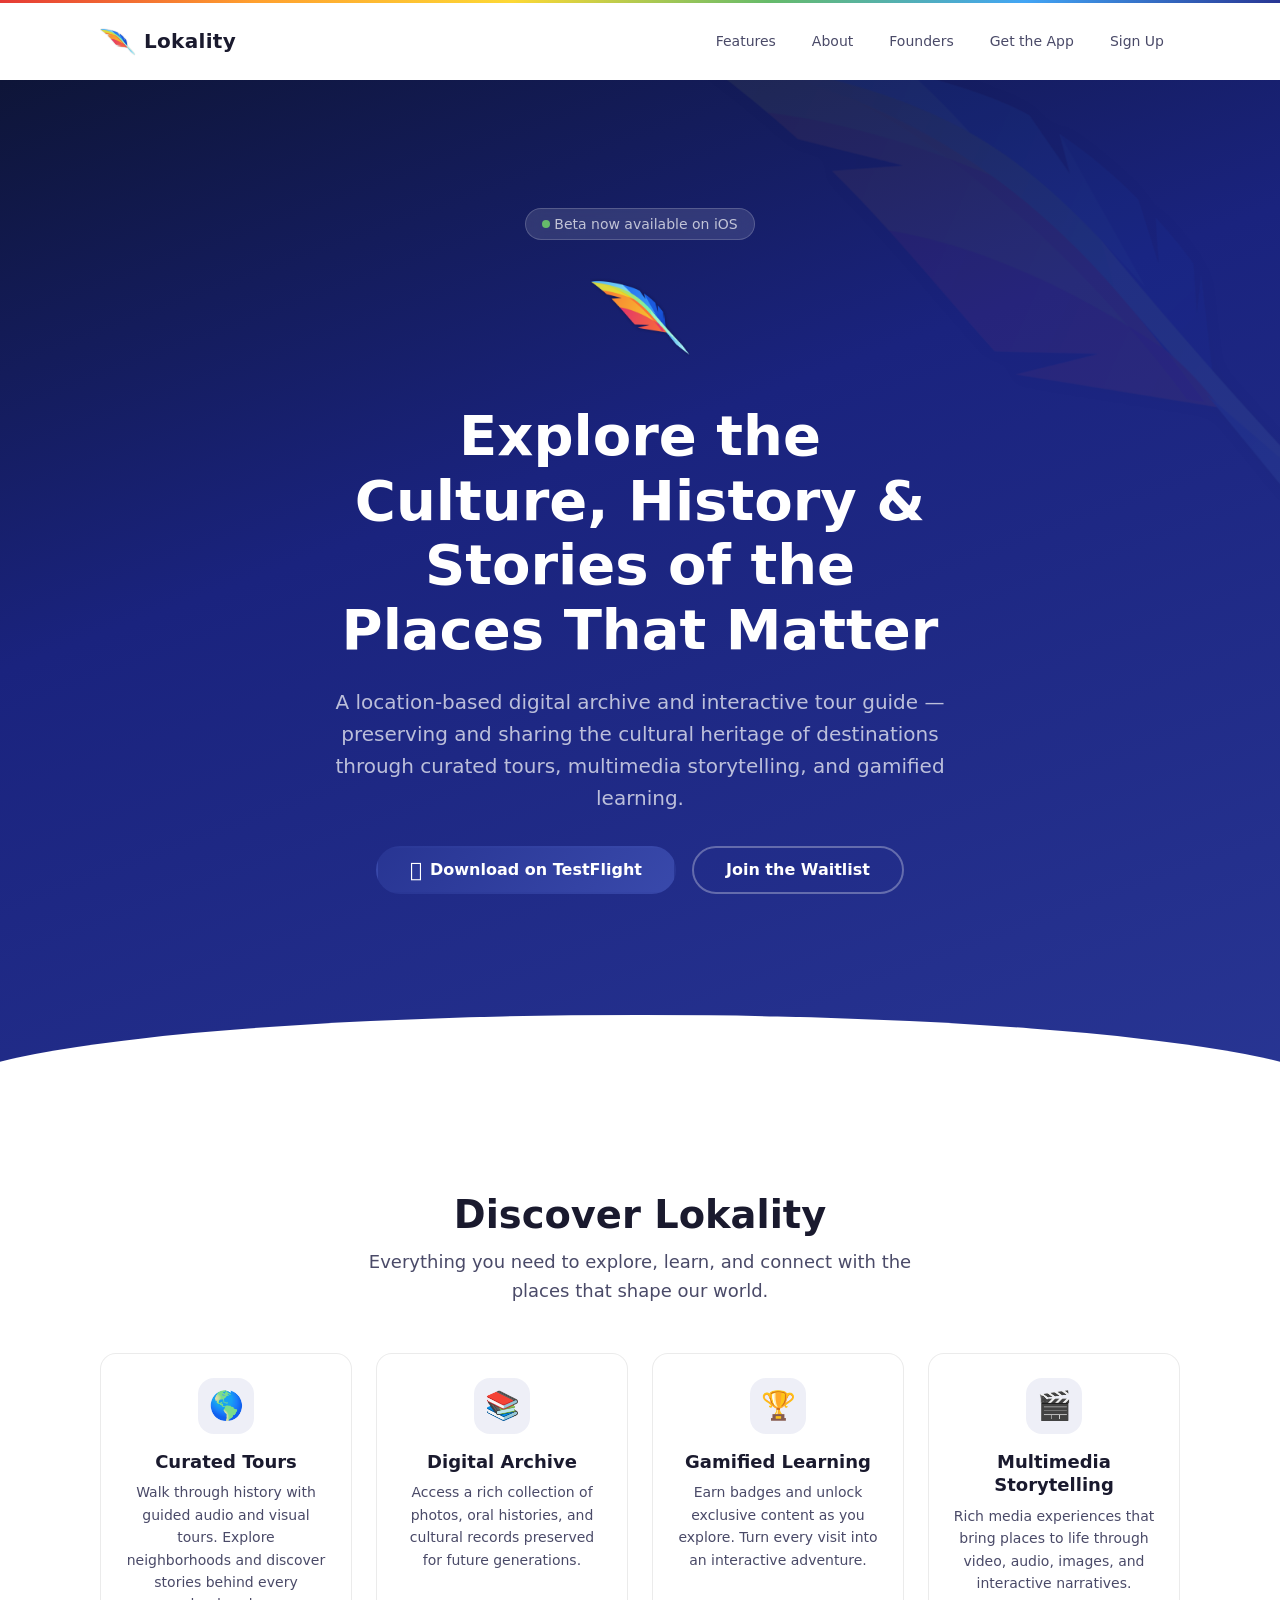
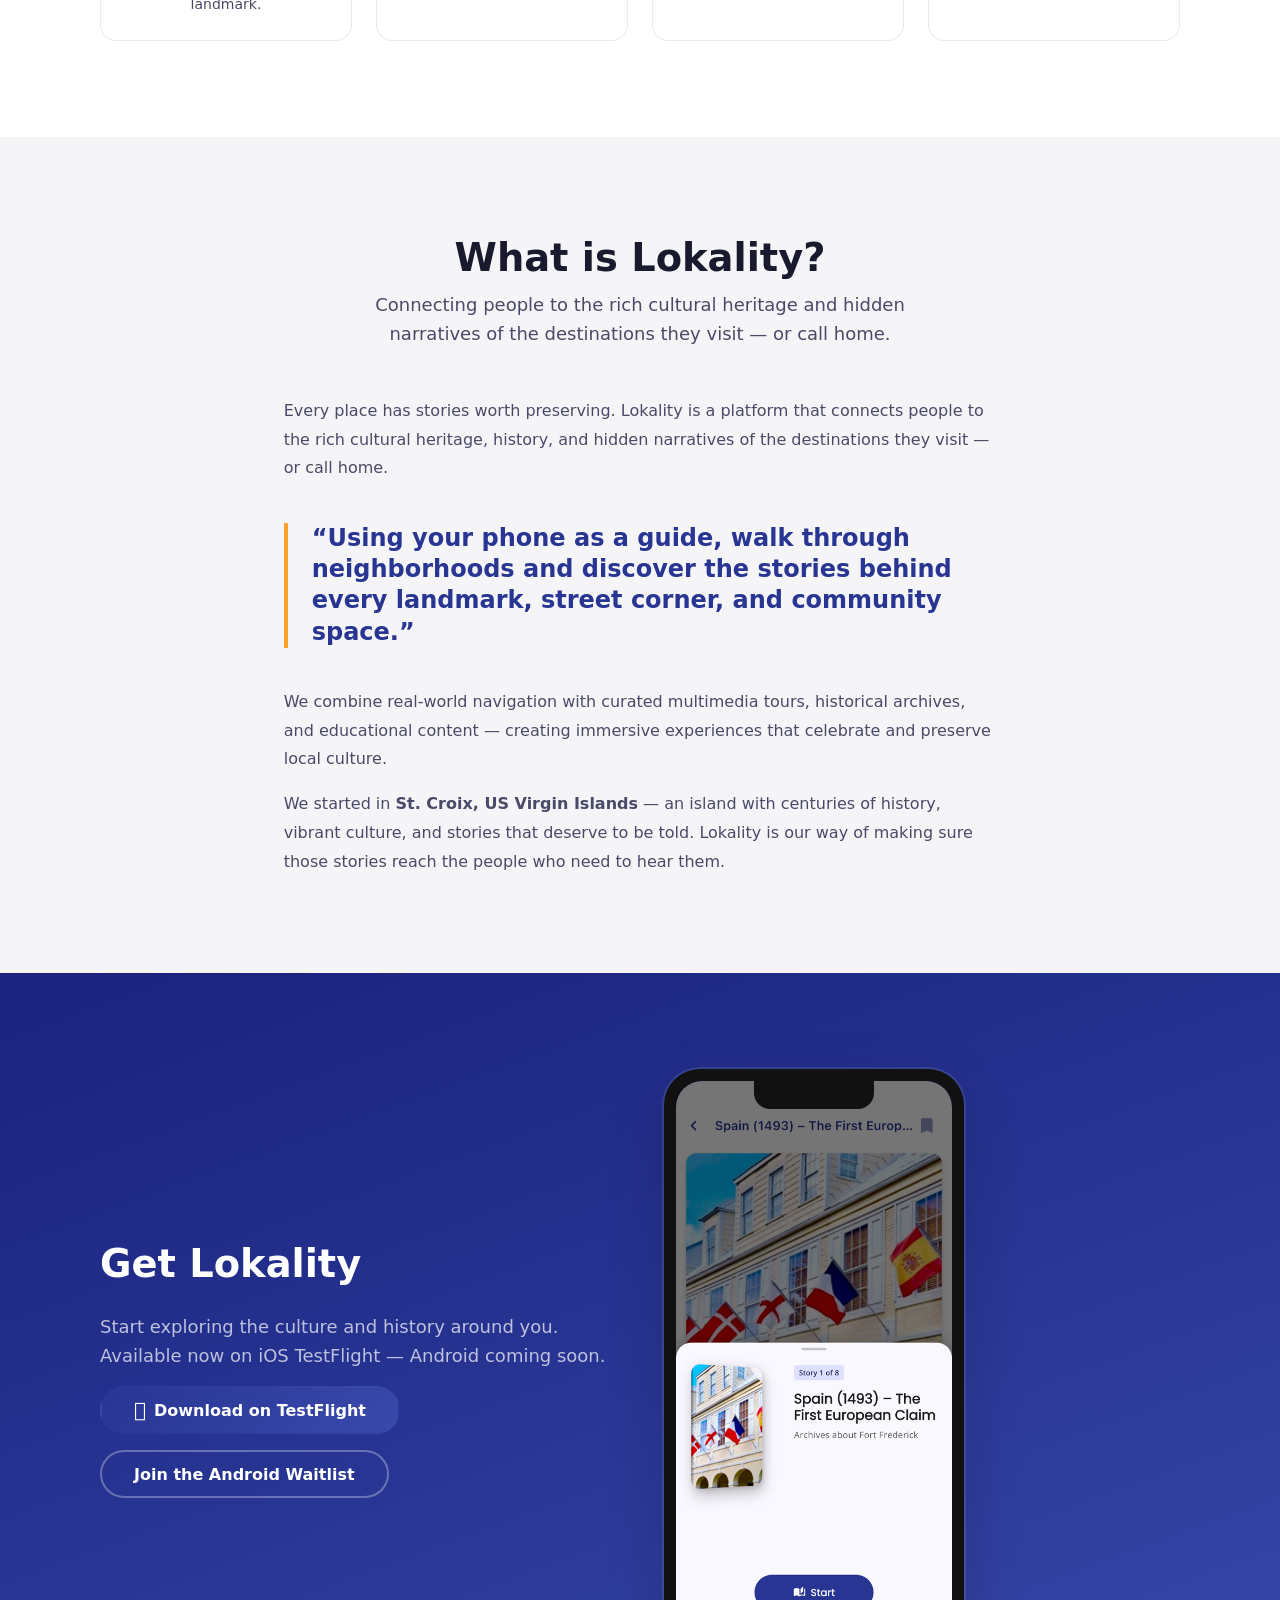
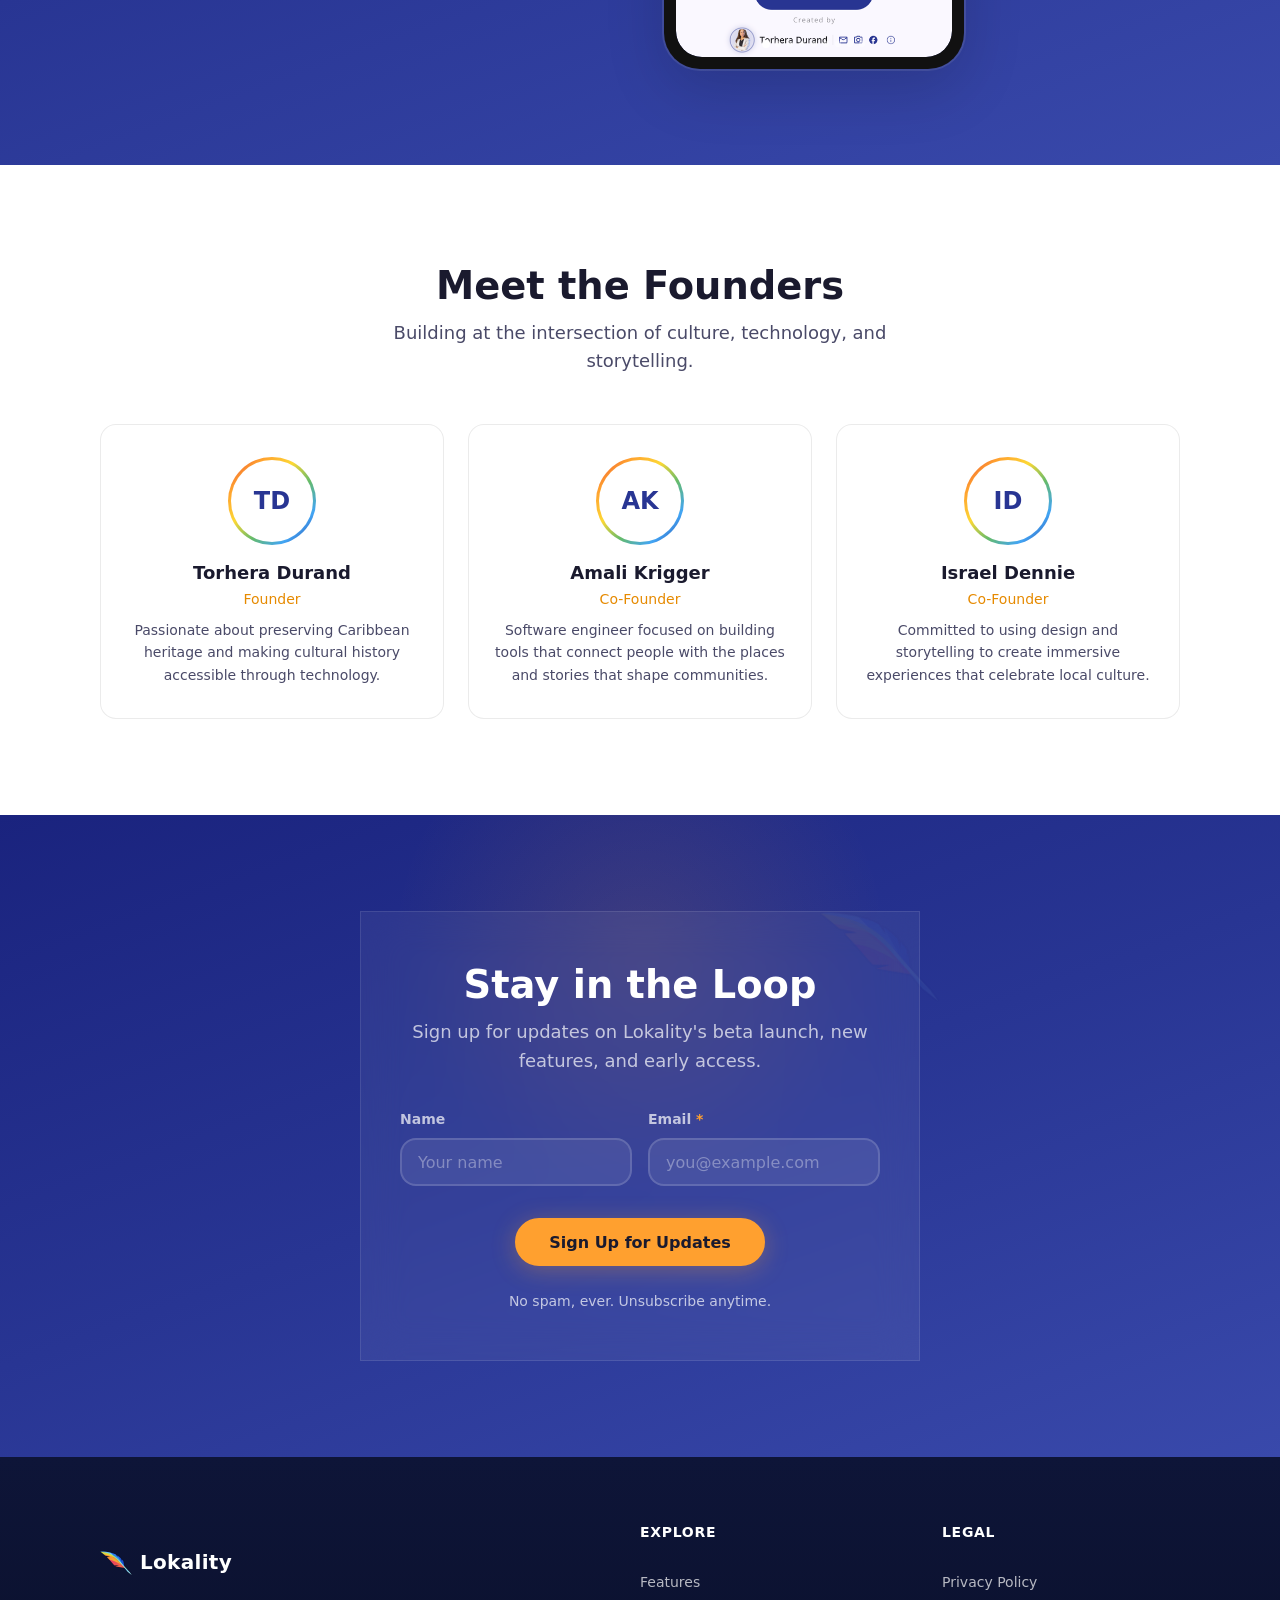
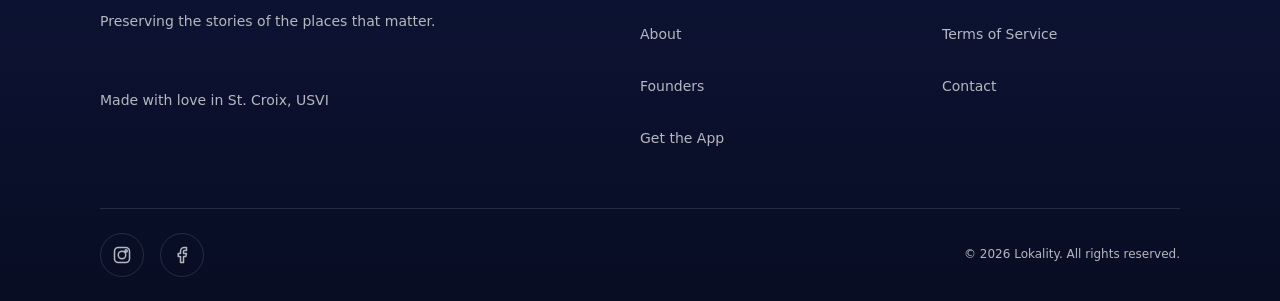
==== commit 7da4eda0: "Add app screenshot carousel, expand legal pages, remove old favicon - Replace phone mockup placehold" ====
--- a/frontend/index.html
+++ b/frontend/index.html
@@ -169,7 +169,18 @@
         <div class="phone-mockup reveal--scale" aria-hidden="true">
           <div class="phone-mockup__notch"></div>
           <div class="phone-mockup__screen">
-            <div class="phone-mockup__placeholder">&#129695;</div>
+            <div class="phone-carousel">
+              <img src="assets/images/screenshots/app-island-selector.png" alt="" width="520" height="1126" class="phone-carousel__slide is-active" loading="lazy">
+              <img src="assets/images/screenshots/app-tours.png" alt="" width="520" height="1126" class="phone-carousel__slide" loading="lazy">
+              <img src="assets/images/screenshots/app-archive-list.png" alt="" width="520" height="1126" class="phone-carousel__slide" loading="lazy">
+              <img src="assets/images/screenshots/app-story-preview.png" alt="" width="520" height="1126" class="phone-carousel__slide" loading="lazy">
+              <img src="assets/images/screenshots/app-story-reader.png" alt="" width="520" height="1126" class="phone-carousel__slide" loading="lazy">
+              <img src="assets/images/screenshots/app-tour-detail.png" alt="" width="520" height="1126" class="phone-carousel__slide" loading="lazy">
+              <img src="assets/images/screenshots/app-quiz.png" alt="" width="520" height="1126" class="phone-carousel__slide" loading="lazy">
+              <img src="assets/images/screenshots/app-welcome.png" alt="" width="520" height="1126" class="phone-carousel__slide" loading="lazy">
+              <img src="assets/images/screenshots/app-archive-preview.png" alt="" width="520" height="1126" class="phone-carousel__slide" loading="lazy">
+            </div>
+            <div class="phone-carousel__dots"></div>
           </div>
         </div>
       </div>
@@ -290,7 +301,7 @@
           <p class="footer__nav-heading">Legal</p>
           <ul class="footer__nav-list">
             <li><a class="footer__link" href="privacy.html">Privacy Policy</a></li>
-            <li><a class="footer__link" href="terms.html">Terms &amp; Conditions</a></li>
+            <li><a class="footer__link" href="terms.html">Terms of Service</a></li>
             <li><a class="footer__link" href="mailto:info@lokality.co">Contact</a></li>
           </ul>
         </nav>
--- a/frontend/assets/css/layout.css
+++ b/frontend/assets/css/layout.css
@@ -234,6 +234,7 @@
   align-items: center;
   justify-content: center;
   overflow: hidden;
+  position: relative;
 }
 
 .phone-mockup__screen img {
@@ -246,6 +247,54 @@
 .phone-mockup__placeholder {
   opacity: 0.3;
   font-size: 48px;
+}
+
+/* Phone carousel */
+.phone-carousel {
+  position: relative;
+  width: 100%;
+  height: 100%;
+}
+
+.phone-carousel__slide {
+  position: absolute;
+  inset: 0;
+  width: 100%;
+  height: 100%;
+  object-fit: cover;
+  border-radius: 26px;
+  opacity: 0;
+  transition: opacity 0.6s ease;
+}
+
+.phone-carousel__slide.is-active {
+  opacity: 1;
+}
+
+.phone-carousel__dots {
+  position: absolute;
+  bottom: 10px;
+  left: 50%;
+  transform: translateX(-50%);
+  display: flex;
+  gap: 6px;
+  z-index: 1;
+}
+
+.phone-carousel__dot {
+  width: 6px;
+  height: 6px;
+  border-radius: 50%;
+  background: rgba(255, 255, 255, 0.4);
+  border: none;
+  padding: 0;
+  cursor: pointer;
+  transition: background 0.3s ease, transform 0.3s ease;
+}
+
+.phone-carousel__dot.is-active {
+  background: #fff;
+  transform: scale(1.3);
 }
 
 .phone-mockup__notch {
@@ -440,8 +489,55 @@
   margin-bottom: var(--spacing-sm);
 }
 
+.legal-content h4 {
+  margin: var(--spacing-lg) 0 var(--spacing-xs);
+  font-size: var(--font-size-md);
+  color: var(--color-text);
+}
+
+.legal-content ol {
+  margin-bottom: var(--spacing-md);
+  padding-left: var(--spacing-lg);
+  color: var(--color-text-secondary);
+}
+
 .legal-content a {
   color: var(--color-primary);
+}
+
+.legal-content address {
+  font-style: normal;
+  margin-bottom: var(--spacing-md);
+  color: var(--color-text-secondary);
+  line-height: var(--line-height-loose);
+}
+
+.legal-content .table-responsive {
+  overflow-x: auto;
+  -webkit-overflow-scrolling: touch;
+  margin-bottom: var(--spacing-lg);
+}
+
+.legal-content table {
+  width: 100%;
+  border-collapse: collapse;
+  margin-bottom: var(--spacing-md);
+  font-size: var(--font-size-sm);
+  color: var(--color-text-secondary);
+}
+
+.legal-content th,
+.legal-content td {
+  padding: var(--spacing-sm) var(--spacing-md);
+  border: 1px solid var(--color-border, #e0e0e0);
+  text-align: left;
+  vertical-align: top;
+}
+
+.legal-content th {
+  background-color: var(--color-surface, #f5f5f5);
+  font-weight: 600;
+  color: var(--color-text);
 }
 
 /* ── Responsive ── */
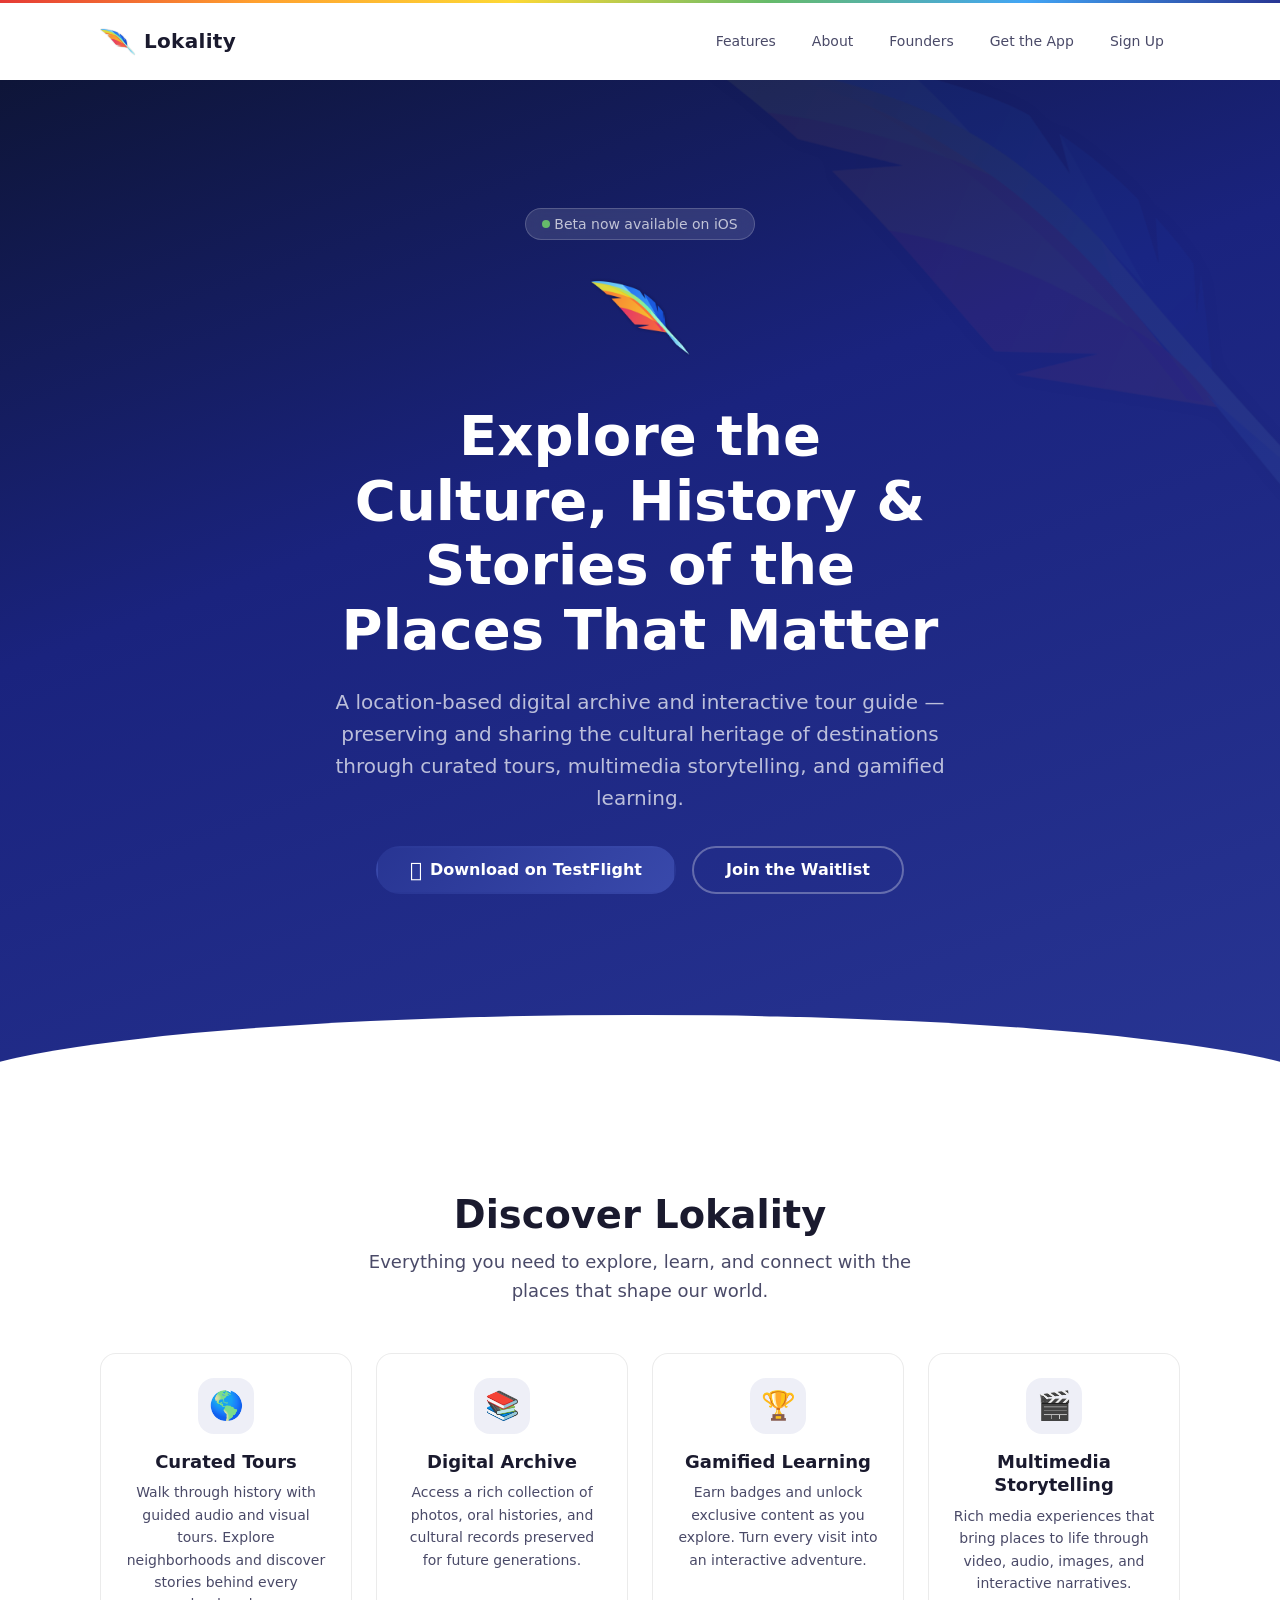
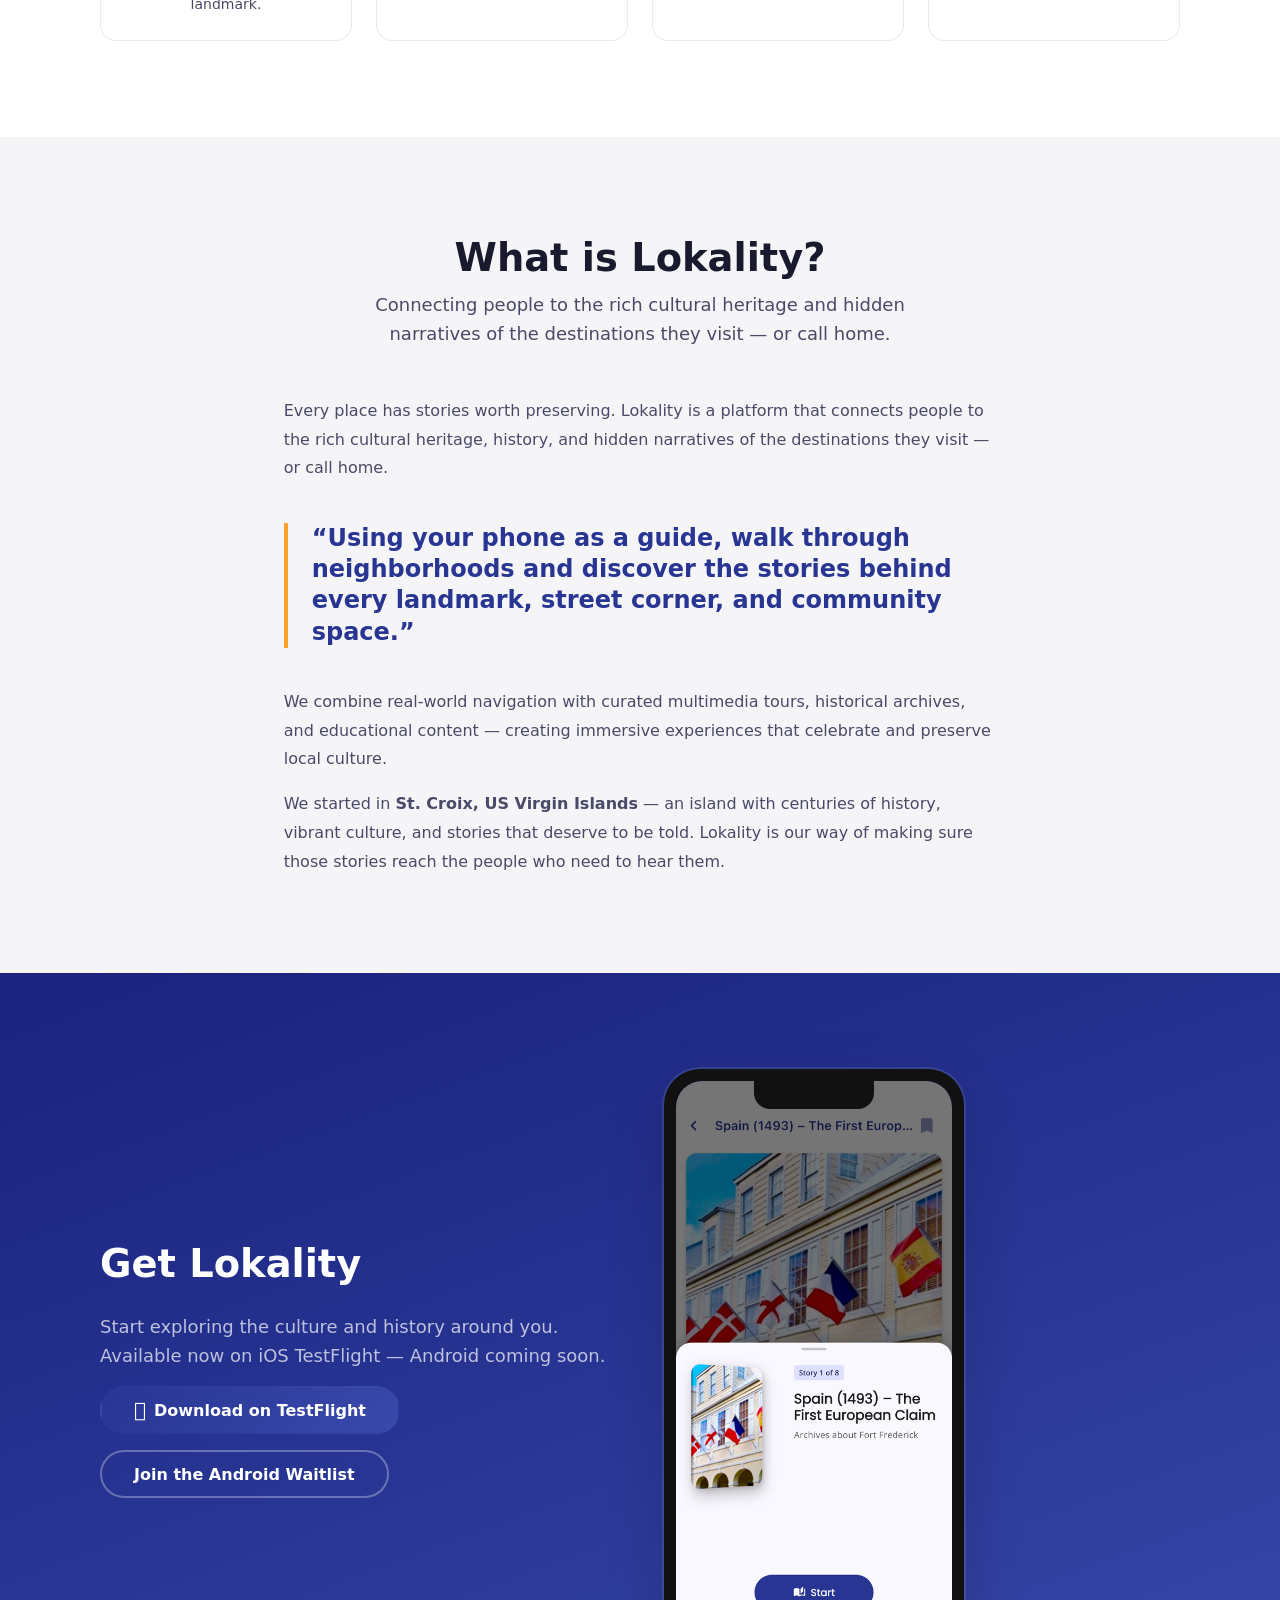
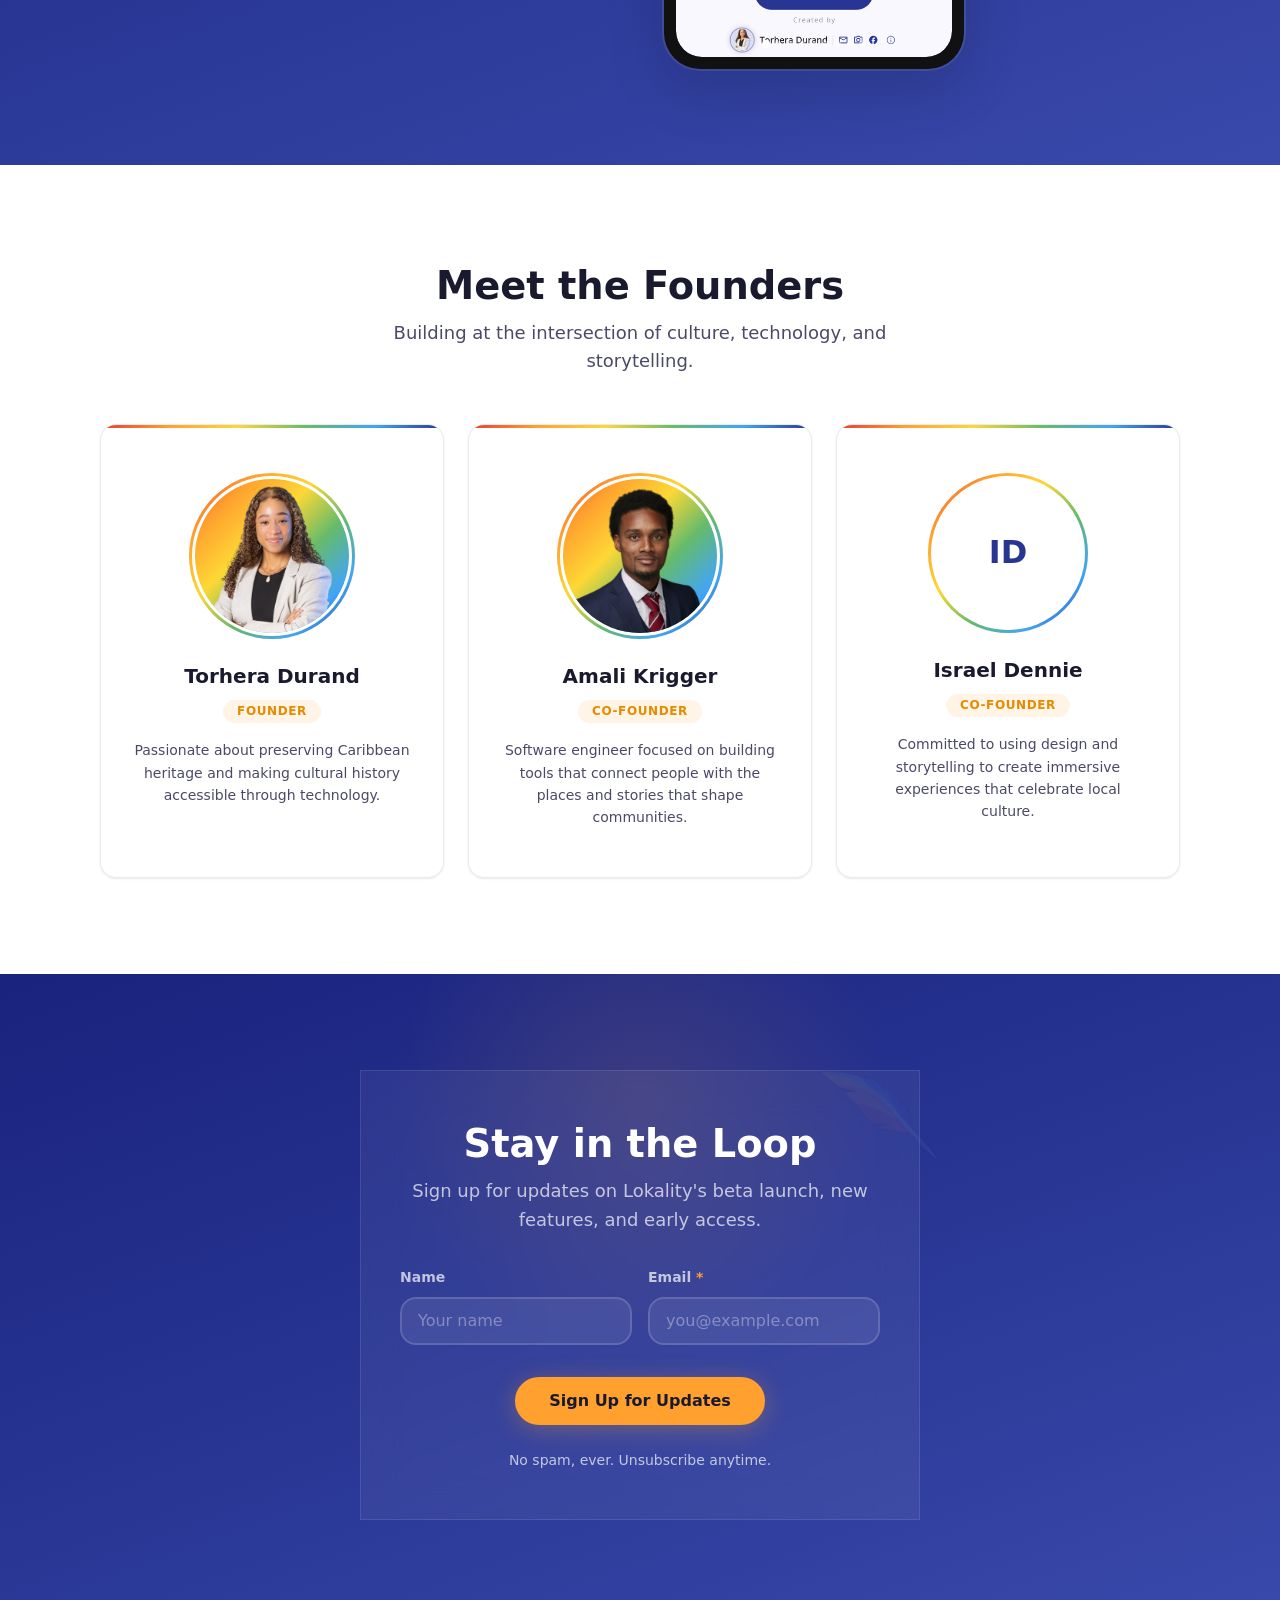
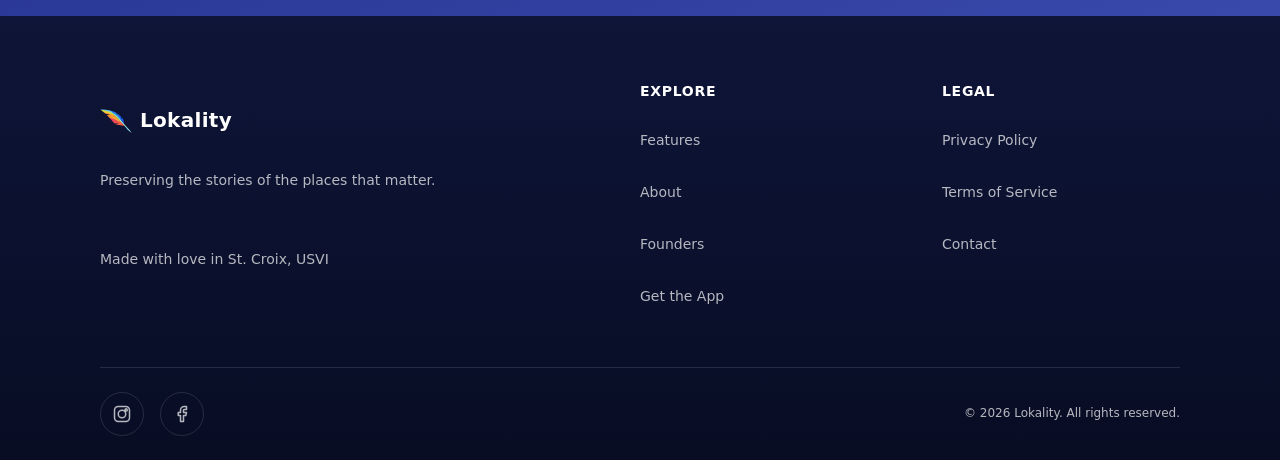
==== commit 677bc93d: "feat: add founder photos with redesigned card styling - Add professional photos for Torhera Durand a" ====
--- a/frontend/index.html
+++ b/frontend/index.html
@@ -196,8 +196,8 @@
         <div class="founders-grid stagger">
           <article class="founder-card reveal">
             <div class="founder-card__photo-wrap">
-              <div class="founder-card__placeholder" aria-hidden="true">
-                <div class="founder-card__placeholder-inner">TD</div>
+              <div class="founder-card__photo-ring">
+                <img class="founder-card__photo" src="assets/images/torhera-durand.png" alt="Torhera Durand" loading="lazy">
               </div>
             </div>
             <h3 class="founder-card__name">Torhera Durand</h3>
@@ -206,8 +206,8 @@
           </article>
           <article class="founder-card reveal">
             <div class="founder-card__photo-wrap">
-              <div class="founder-card__placeholder" aria-hidden="true">
-                <div class="founder-card__placeholder-inner">AK</div>
+              <div class="founder-card__photo-ring">
+                <img class="founder-card__photo" src="assets/images/amali-krigger.png" alt="Amali Krigger" loading="lazy">
               </div>
             </div>
             <h3 class="founder-card__name">Amali Krigger</h3>
--- a/frontend/assets/css/components.css
+++ b/frontend/assets/css/components.css
@@ -535,30 +535,76 @@
 
 /* ── Founder Cards ── */
 .founder-card {
+  position: relative;
   background: var(--color-surface);
   border: 1px solid var(--color-border);
   border-radius: var(--radius-lg);
-  padding: var(--spacing-xl) var(--spacing-lg);
+  padding: var(--spacing-2xl) var(--spacing-xl);
   text-align: center;
+  box-shadow: var(--shadow-sm);
+  overflow: hidden;
   transition: transform var(--transition-base), box-shadow var(--transition-base), border-color var(--transition-base);
   will-change: transform;
 }
 
+.founder-card::before {
+  content: '';
+  position: absolute;
+  top: 0;
+  left: 0;
+  right: 0;
+  height: 3px;
+  background: var(--gradient-feather);
+  transition: height var(--transition-base);
+}
+
 .founder-card:hover {
-  transform: translateY(-4px);
-  box-shadow: var(--shadow-lg), 0 0 0 1px rgba(40, 53, 147, 0.06);
-  border-color: rgba(40, 53, 147, 0.12);
+  transform: translateY(-6px);
+  box-shadow: var(--shadow-xl), 0 0 0 1px rgba(40, 53, 147, 0.08);
+  border-color: rgba(40, 53, 147, 0.15);
+}
+
+.founder-card:hover::before {
+  height: 4px;
 }
 
 .founder-card__photo-wrap {
   display: flex;
   justify-content: center;
-  margin-bottom: var(--spacing-md);
+  margin-bottom: var(--spacing-lg);
+}
+
+.founder-card__photo-ring {
+  display: flex;
+  align-items: center;
+  justify-content: center;
+  width: 166px;
+  height: 166px;
+  border-radius: var(--radius-full);
+  background: var(--gradient-feather);
+  padding: 3px;
+  transition: transform var(--transition-base), box-shadow var(--transition-base);
+}
+
+.founder-card:hover .founder-card__photo-ring {
+  transform: scale(1.04);
+  box-shadow: 0 0 20px rgba(40, 53, 147, 0.15), 0 0 40px rgba(255, 160, 47, 0.1);
+}
+
+.founder-card__photo {
+  width: 160px;
+  height: 160px;
+  border-radius: var(--radius-full);
+  object-fit: cover;
+  object-position: top;
+  aspect-ratio: 1;
+  border: 3px solid var(--color-surface);
+  display: block;
 }
 
 .founder-card__placeholder {
-  width: 88px;
-  height: 88px;
+  width: 160px;
+  height: 160px;
   border-radius: var(--radius-full);
   background: var(--gradient-feather);
   display: flex;
@@ -580,22 +626,28 @@
   justify-content: center;
   color: var(--color-primary);
   font-weight: var(--font-weight-bold);
-  font-size: var(--font-size-xl);
+  font-size: var(--font-size-2xl);
   font-family: var(--font-family-heading);
 }
 
 .founder-card__name {
-  margin: 0 0 var(--spacing-xs) 0;
-  font-size: var(--font-size-md);
+  margin: 0 0 var(--spacing-sm) 0;
+  font-size: var(--font-size-lg);
   font-family: var(--font-family-heading);
+  font-weight: var(--font-weight-bold);
+}
+
+.founder-card__role {
+  display: inline-block;
+  margin: 0 0 var(--spacing-md) 0;
+  background: rgba(255, 160, 47, 0.12);
+  color: var(--color-secondary-dark);
+  padding: 2px 14px;
+  border-radius: var(--radius-full);
+  font-size: var(--font-size-xs);
   font-weight: var(--font-weight-semibold);
-}
-
-.founder-card__role {
-  margin: 0 0 var(--spacing-sm) 0;
-  color: var(--color-secondary-dark);
-  font-size: var(--font-size-sm);
-  font-weight: var(--font-weight-medium);
+  text-transform: uppercase;
+  letter-spacing: 0.05em;
 }
 
 .founder-card__bio {
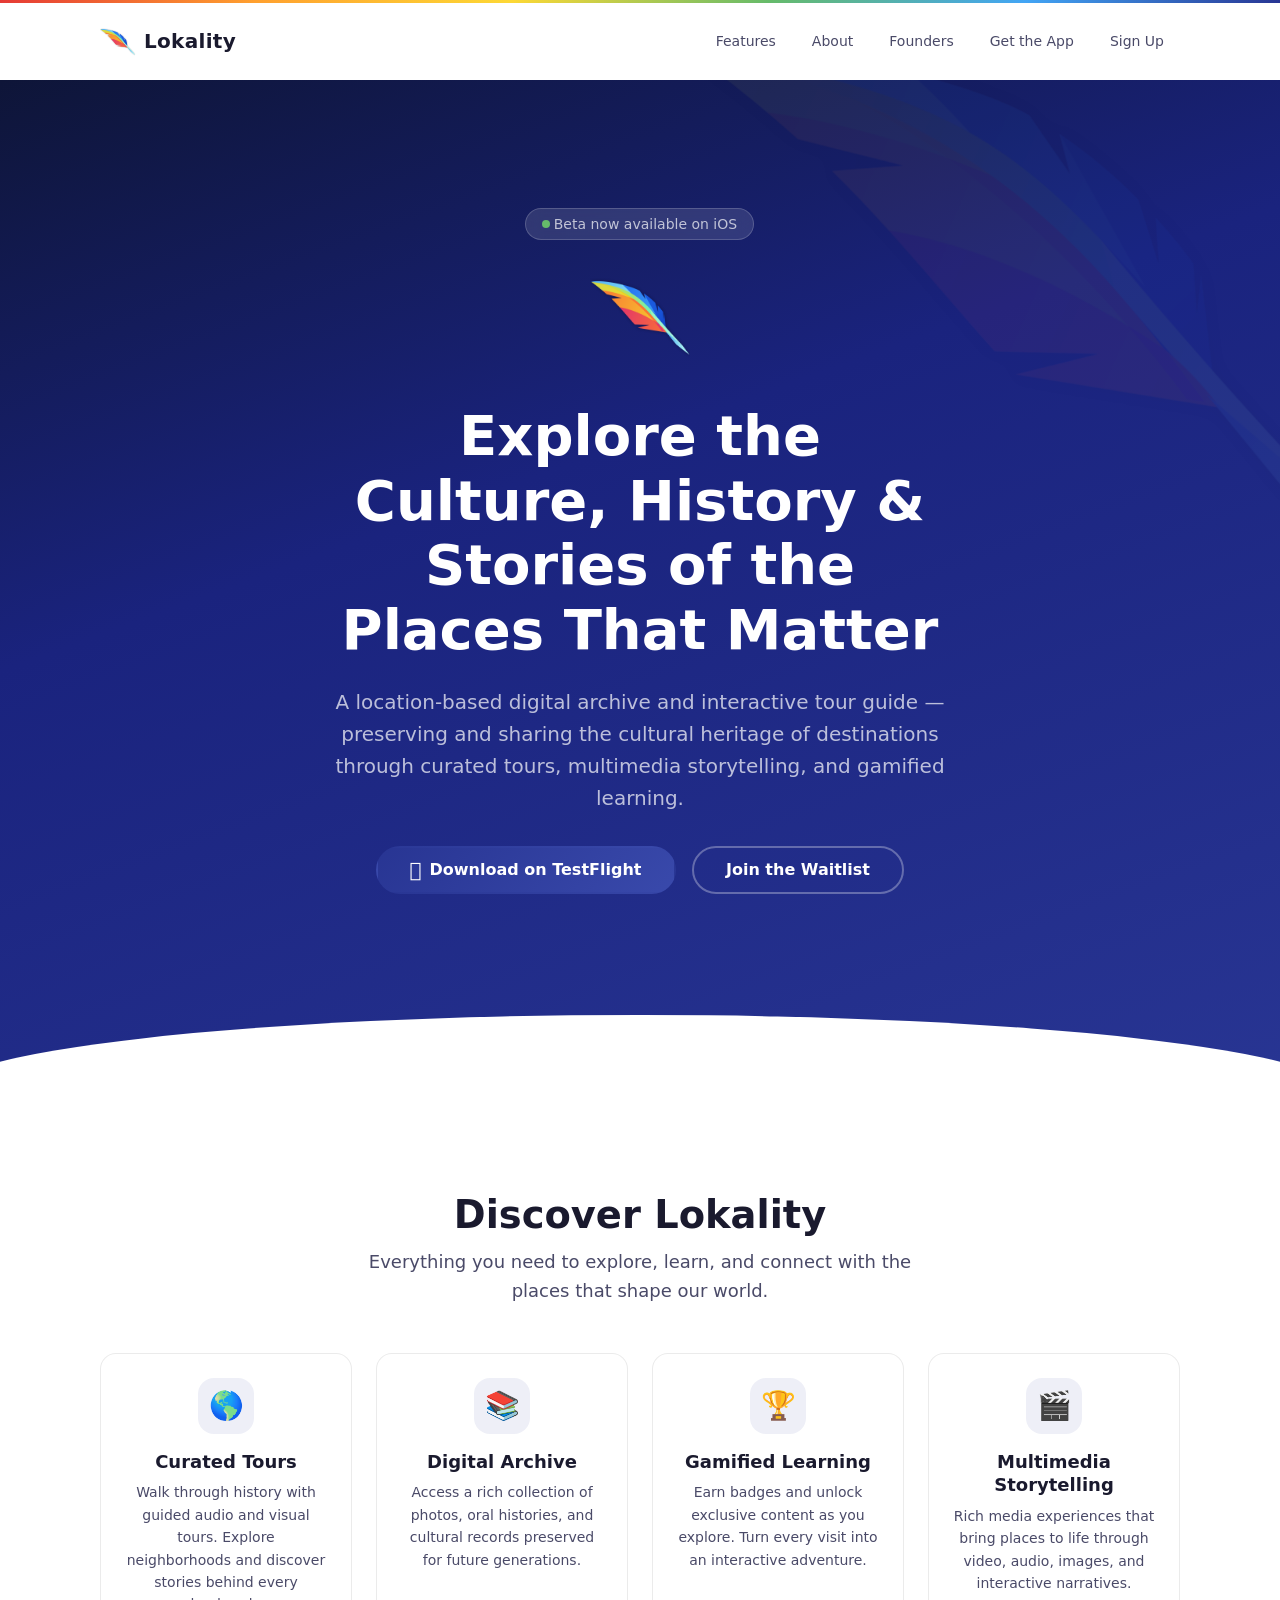
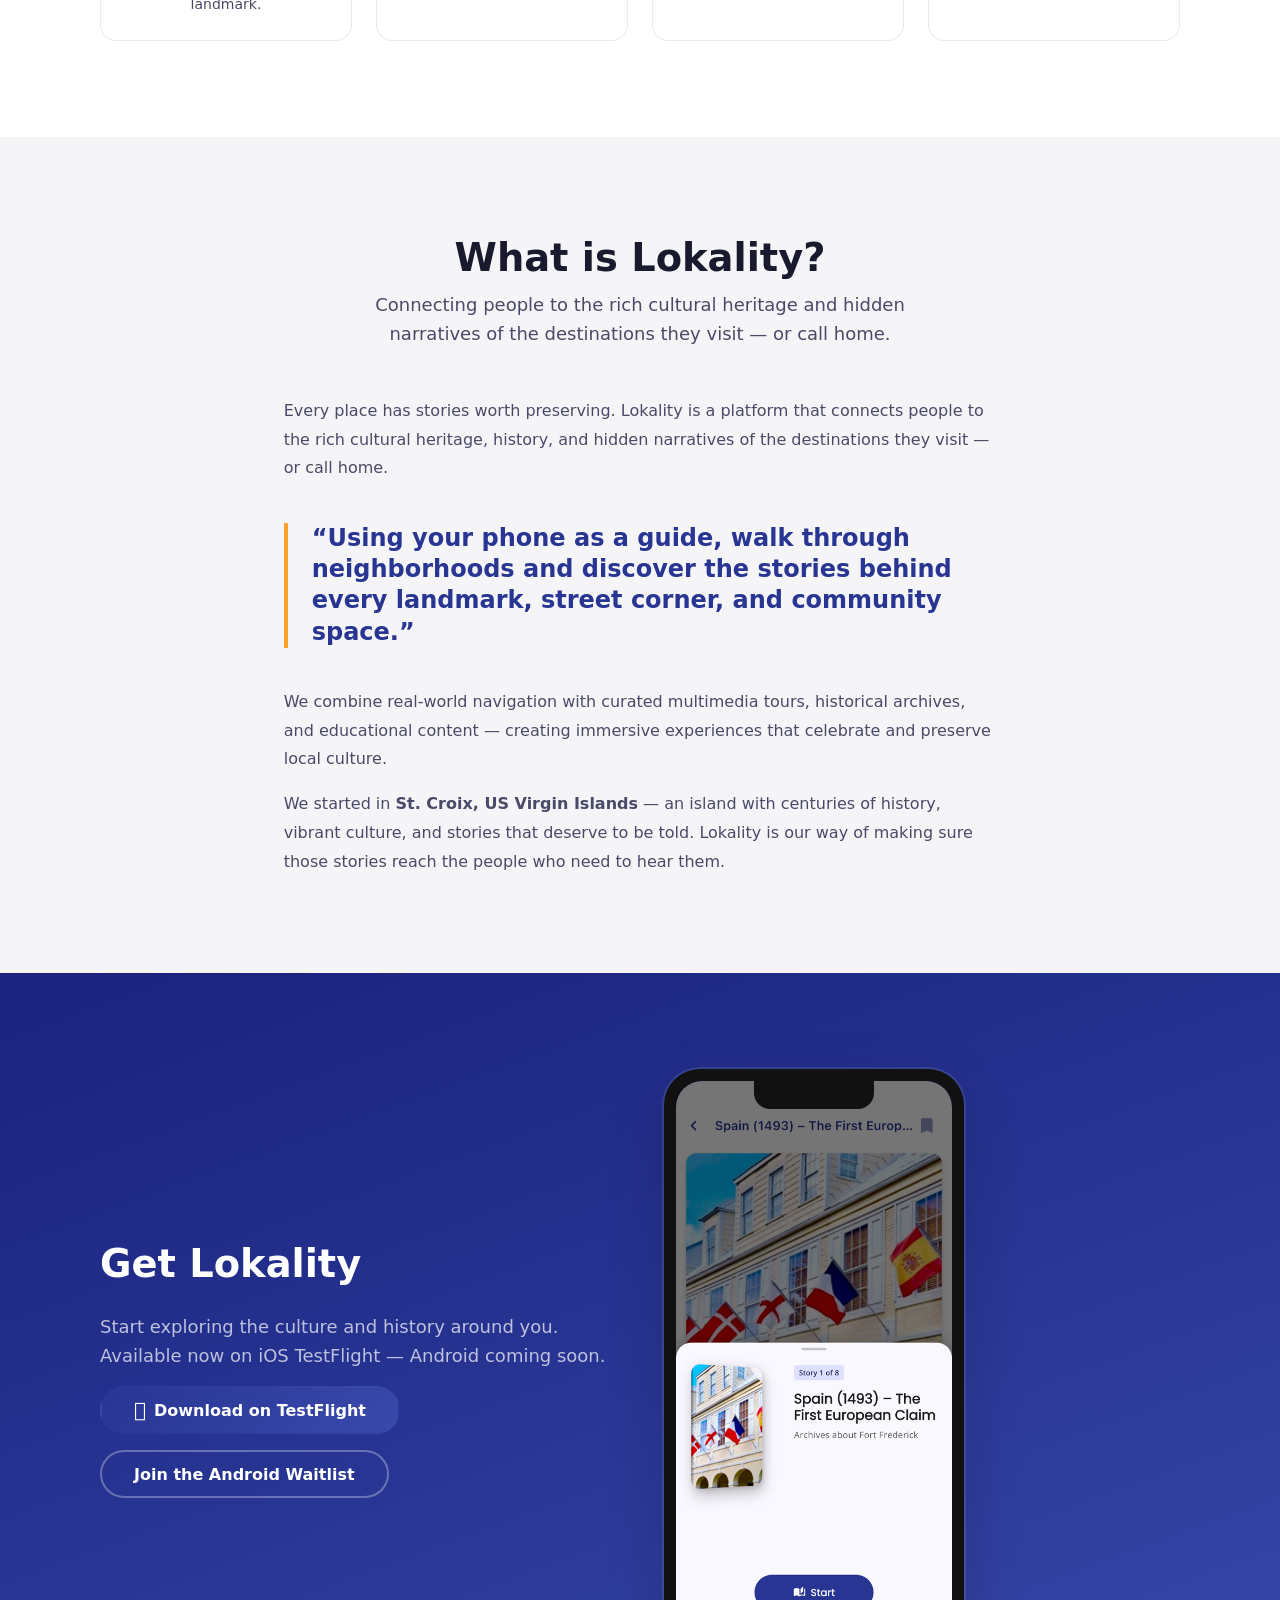
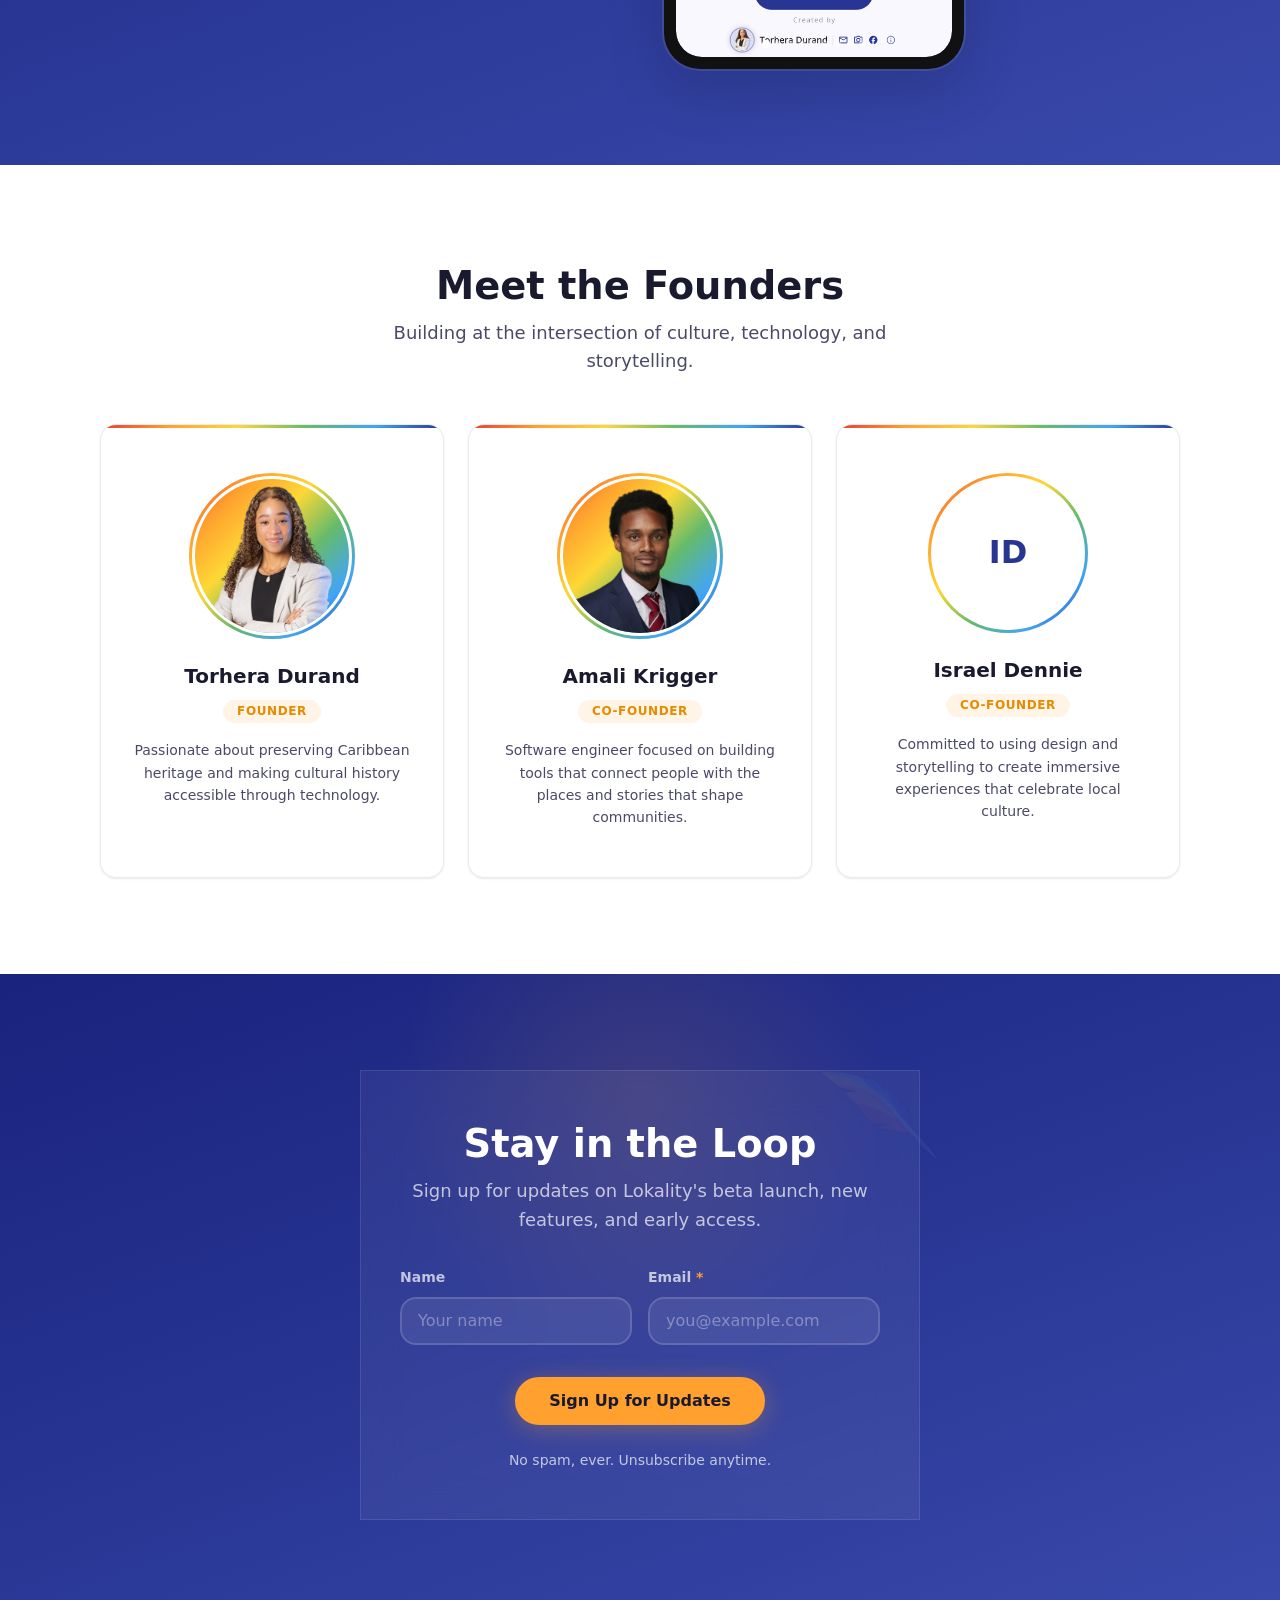
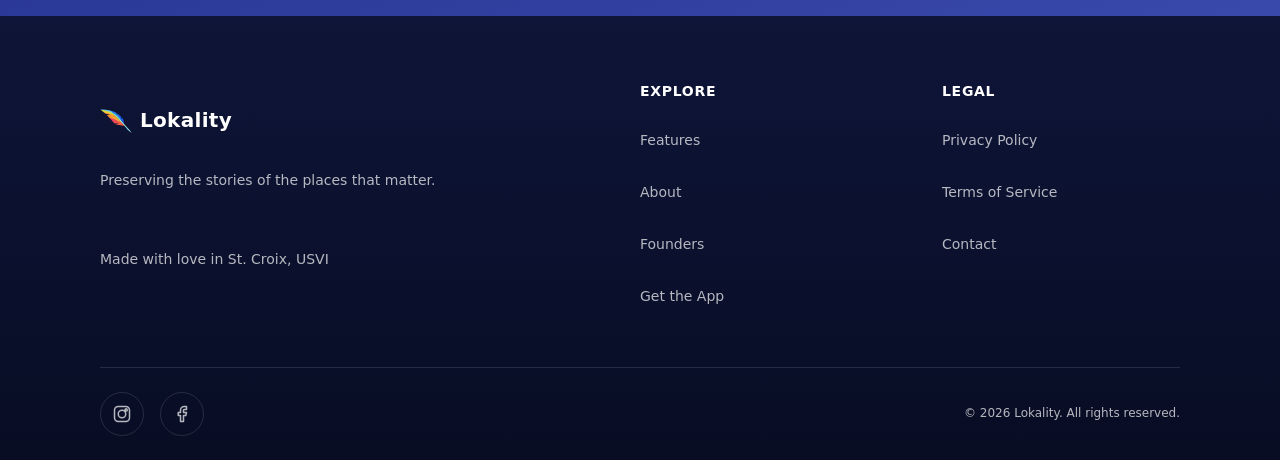
==== commit 92381648: "fix: add favicon PNGs and update HTML references" ====
--- a/frontend/index.html
+++ b/frontend/index.html
@@ -9,7 +9,8 @@
   <link rel="canonical" href="https://amalikrigger.github.io/lokality-web/">
 
   <!-- Favicons -->
-  <link rel="icon" href="assets/images/icons/favicon.svg" type="image/svg+xml">
+  <link rel="icon" type="image/png" sizes="32x32" href="assets/images/icons/favicon-32x32.png">
+    <link rel="icon" type="image/png" sizes="16x16" href="assets/images/icons/favicon-16x16.png">
   <link rel="apple-touch-icon" href="assets/images/logos/lokality_launcher.png">
 
   <!-- Open Graph -->
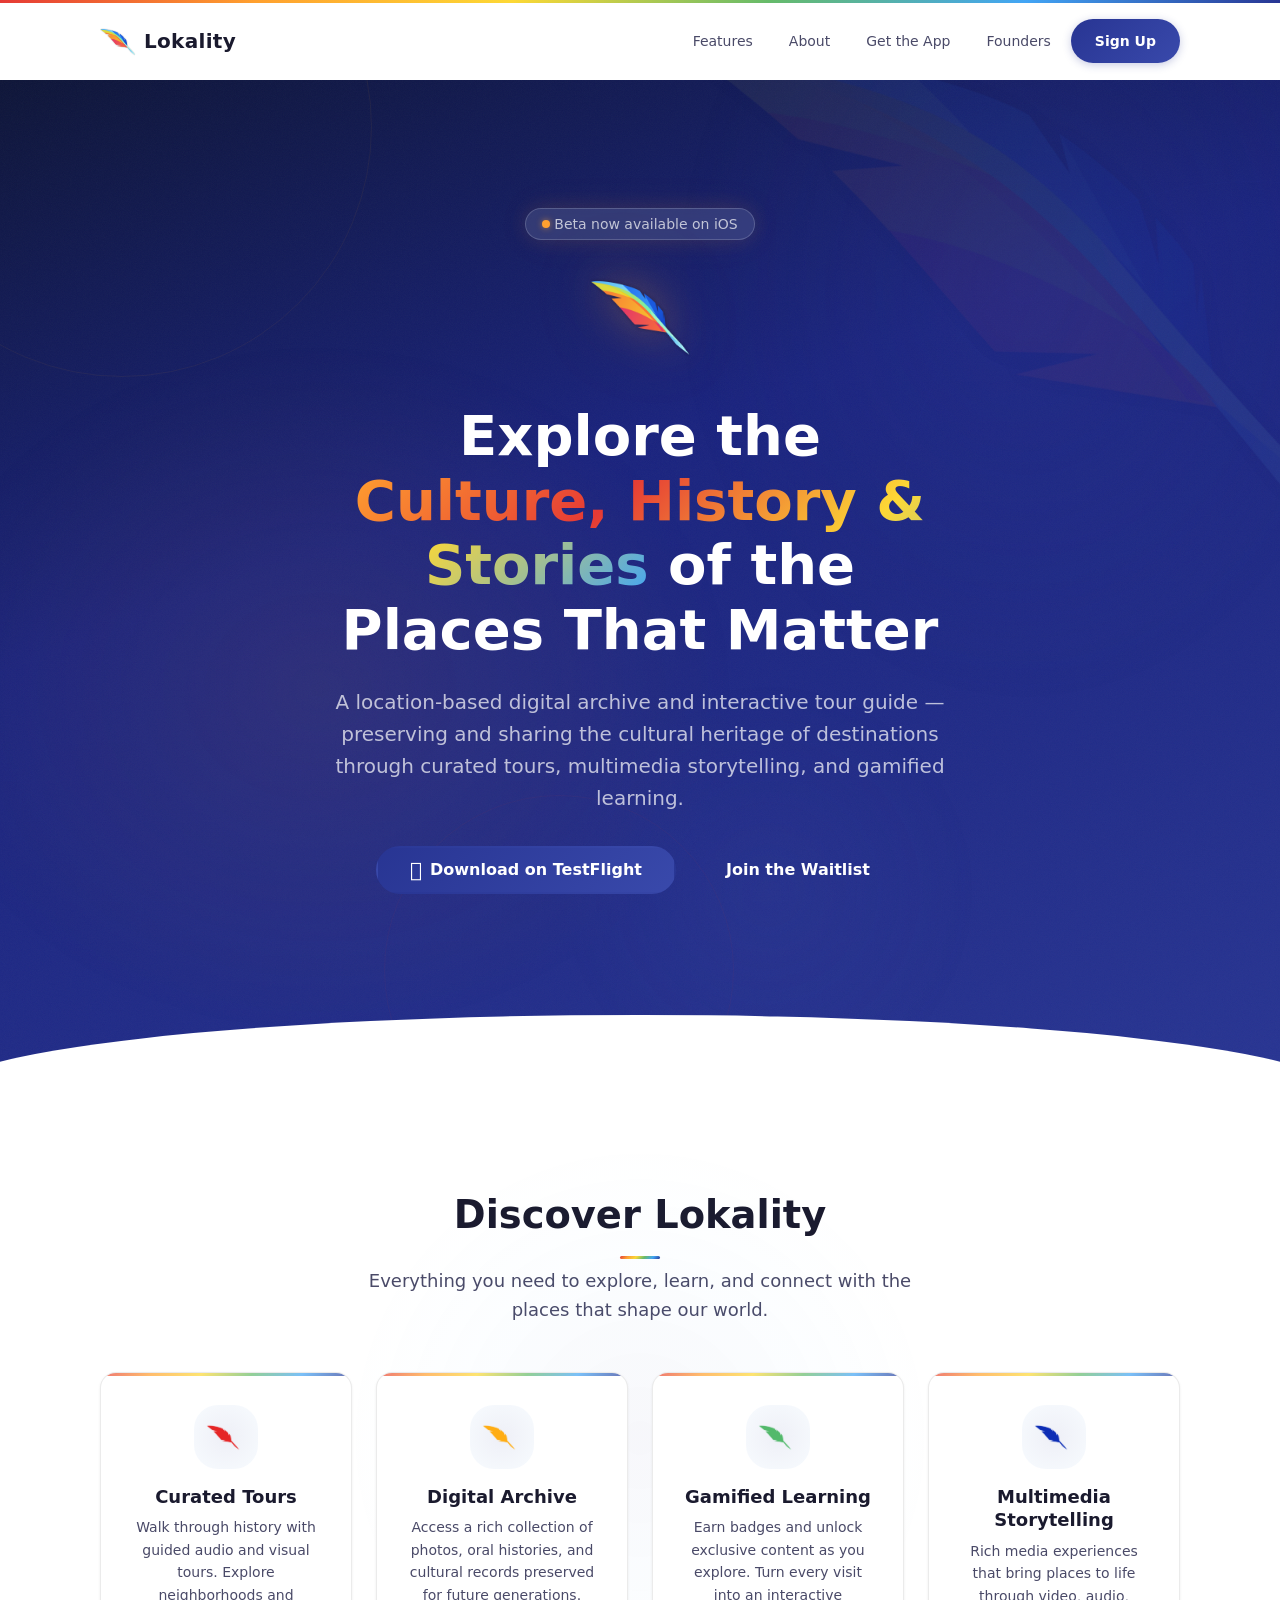
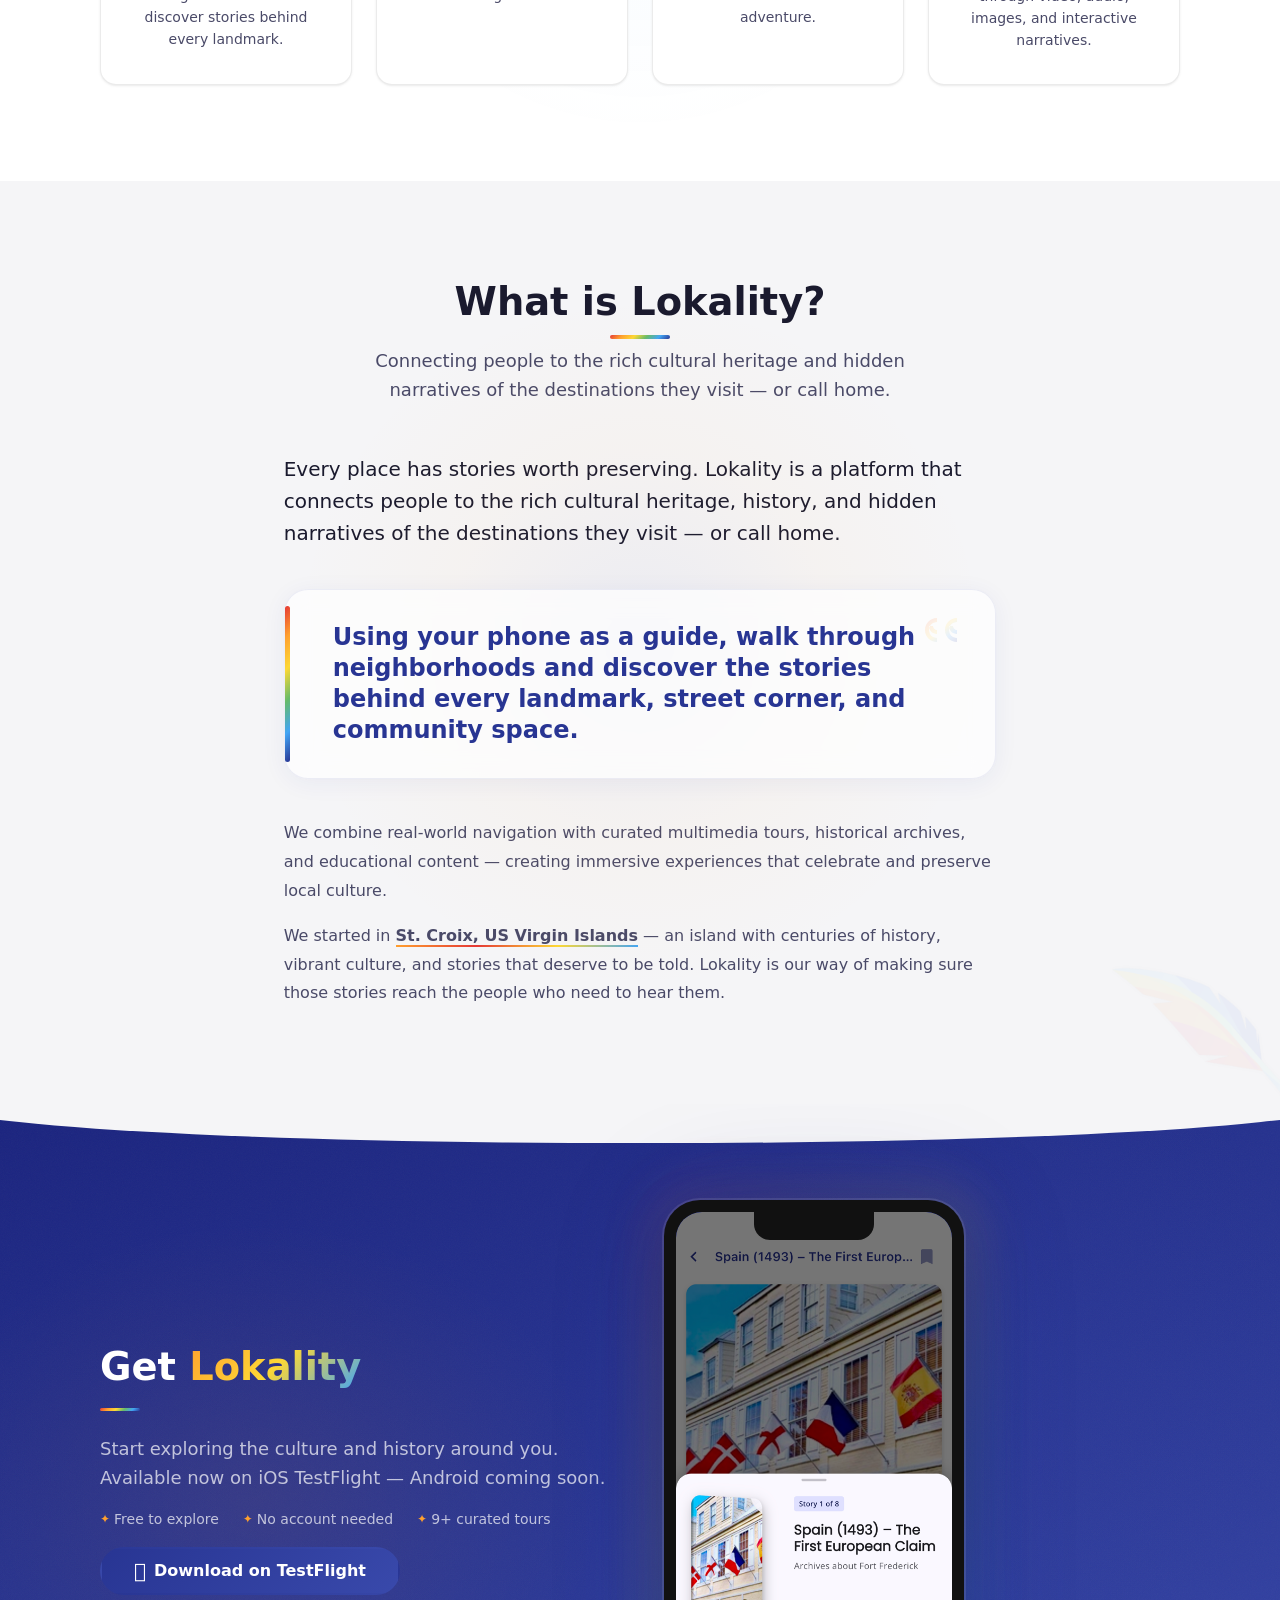
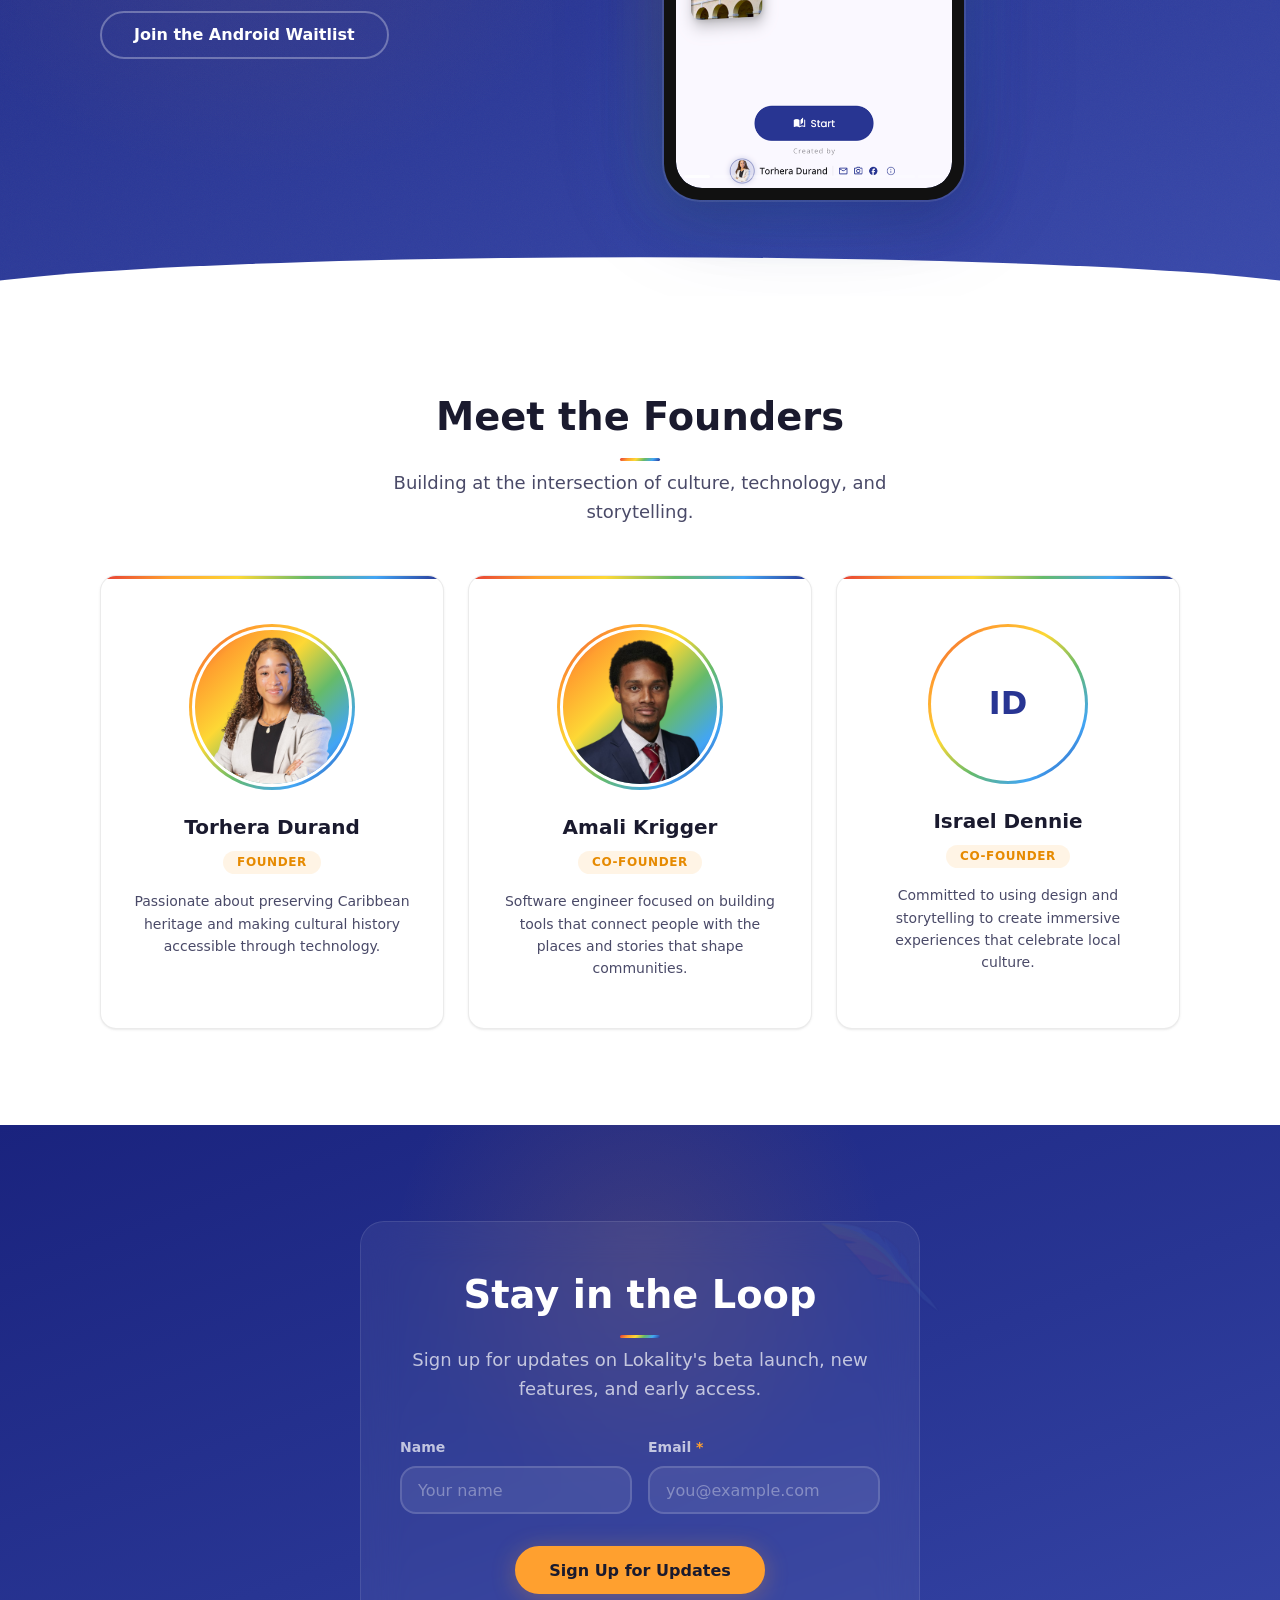
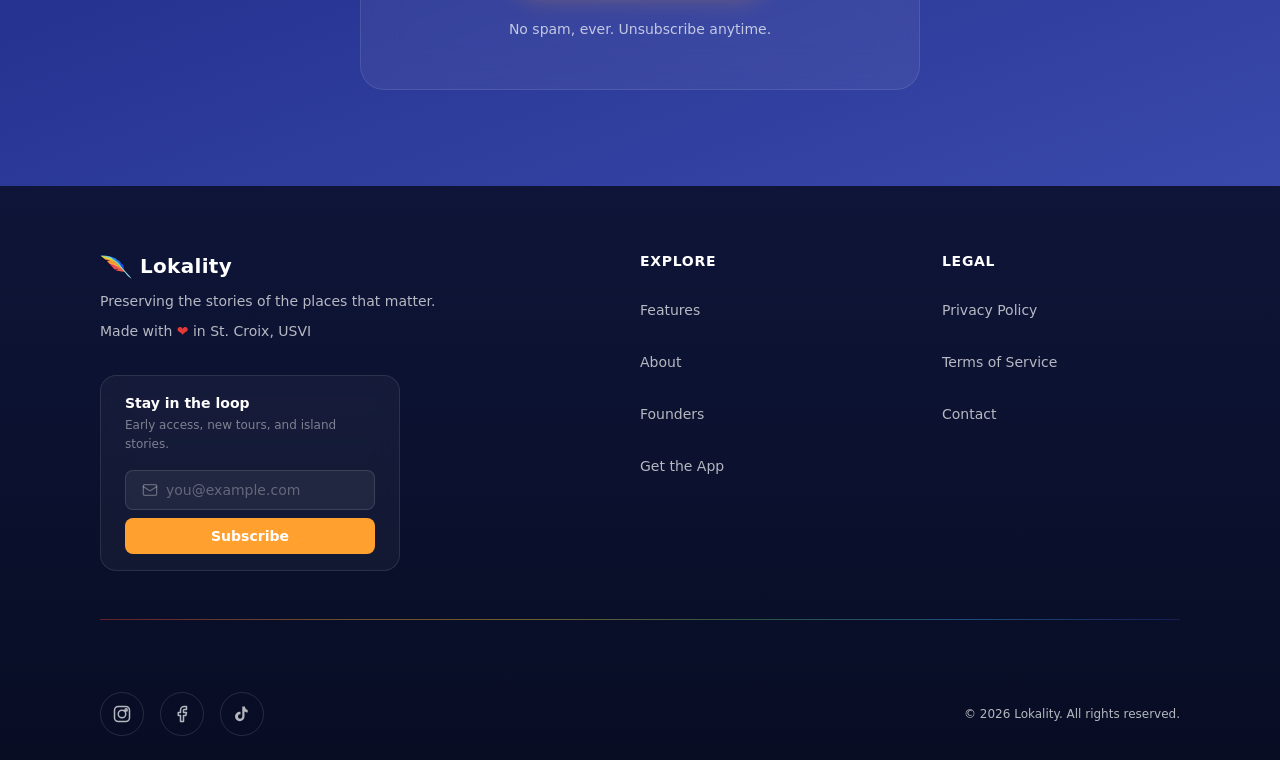
==== commit 3415d49e: "fix: enforce Kore frontend standards compliance Remove inline styles and scripts, convert nav CSS to" ====
--- a/frontend/index.html
+++ b/frontend/index.html
@@ -11,12 +11,12 @@
   <!-- Favicons -->
   <link rel="icon" type="image/png" sizes="32x32" href="assets/images/icons/favicon-32x32.png">
     <link rel="icon" type="image/png" sizes="16x16" href="assets/images/icons/favicon-16x16.png">
-  <link rel="apple-touch-icon" href="assets/images/logos/lokality_launcher.png">
+  <link rel="apple-touch-icon" href="assets/images/logos/lokality-launcher.png">
 
   <!-- Open Graph -->
   <meta property="og:title" content="Lokality — Explore the Culture, History &amp; Stories of the Places That Matter">
   <meta property="og:description" content="A location-based digital archive and interactive tour guide. Curated tours, historical archives, and multimedia storytelling.">
-  <meta property="og:image" content="https://amalikrigger.github.io/lokality-web/assets/images/logos/lokality_brand.png">
+  <meta property="og:image" content="https://amalikrigger.github.io/lokality-web/assets/images/logos/lokality-brand.png">
   <meta property="og:url" content="https://amalikrigger.github.io/lokality-web/">
   <meta property="og:type" content="website">
 
@@ -24,7 +24,7 @@
   <meta name="twitter:card" content="summary_large_image">
   <meta name="twitter:title" content="Lokality — Digital Archive &amp; Tours">
   <meta name="twitter:description" content="Explore destinations through curated tours, historical archives, and multimedia storytelling.">
-  <meta name="twitter:image" content="https://amalikrigger.github.io/lokality-web/assets/images/logos/lokality_brand.png">
+  <meta name="twitter:image" content="https://amalikrigger.github.io/lokality-web/assets/images/logos/lokality-brand.png">
 
   <meta http-equiv="Content-Security-Policy"
         content="default-src 'self'; script-src 'self'; style-src 'self' https://fonts.googleapis.com; font-src https://fonts.gstatic.com; img-src 'self' data:; connect-src 'self' https://*.execute-api.*.amazonaws.com;">
@@ -48,7 +48,7 @@
   <header class="site-header" role="banner">
     <div class="container header__inner">
       <a class="brand" href="./index.html">
-        <img class="brand__icon" src="assets/images/logos/lokality_icon.png" alt="" width="36" height="36">
+        <img class="brand__icon" src="assets/images/logos/lokality-icon.png" alt="" width="36" height="36">
         <span class="brand__text">Lokality</span>
       </a>
       <nav class="nav" aria-label="Primary navigation">
@@ -60,9 +60,9 @@
         <div class="nav__menu" id="nav-menu">
           <a class="nav__link" href="#features">Features</a>
           <a class="nav__link" href="#about">About</a>
+          <a class="nav__link" href="#download">Get the App</a>
           <a class="nav__link" href="#founders">Founders</a>
-          <a class="nav__link" href="#download">Get the App</a>
-          <a class="nav__link" href="#signup">Sign Up</a>
+          <a class="nav__cta" href="#signup">Sign Up</a>
         </div>
       </nav>
     </div>
@@ -72,7 +72,13 @@
 
     <!-- ── Hero ── -->
     <section class="hero">
-      <img class="hero__decoration" src="assets/images/logos/lokality_icon.png" alt="" width="500" height="500" aria-hidden="true">
+      <div class="hero__noise" aria-hidden="true"></div>
+      <img class="hero__decoration" src="assets/images/logos/lokality-icon.png" alt="" width="500" height="500" aria-hidden="true">
+      <div class="hero__rings" aria-hidden="true">
+        <span class="hero__ring hero__ring--1"></span>
+        <span class="hero__ring hero__ring--2"></span>
+        <span class="hero__ring hero__ring--3"></span>
+      </div>
       <div class="hero__particles" aria-hidden="true">
         <span class="particle particle--1"></span>
         <span class="particle particle--2"></span>
@@ -88,8 +94,8 @@
           <span class="hero__badge-dot" aria-hidden="true"></span>
           Beta now available on iOS
         </div>
-        <img class="hero__logo" src="assets/images/logos/lokality_icon.png" alt="Lokality feather logo" width="100" height="100">
-        <h1 class="hero__title">Explore the Culture, History &amp; Stories of the Places That Matter</h1>
+        <img class="hero__logo" src="assets/images/logos/lokality-icon.png" alt="Lokality feather logo" width="100" height="100">
+        <h1 class="hero__title">Explore the <span class="hero__title-accent">Culture, History &amp; Stories</span> of the Places That Matter</h1>
         <p class="hero__subtitle">A location-based digital archive and interactive tour guide — preserving and sharing the cultural heritage of destinations through curated tours, multimedia storytelling, and gamified learning.</p>
         <div class="hero__actions">
           <a class="btn btn--primary" href="#download">
@@ -110,22 +116,30 @@
         </div>
         <div class="features-grid stagger">
           <article class="feature-card reveal">
-            <div class="feature-card__icon" aria-hidden="true">&#127758;</div>
+            <div class="feature-card__icon" aria-hidden="true">
+              <img src="assets/images/logos/lokality-logo.svg" alt="" width="40" height="40">
+            </div>
             <h3 class="feature-card__title">Curated Tours</h3>
             <p class="feature-card__desc">Walk through history with guided audio and visual tours. Explore neighborhoods and discover stories behind every landmark.</p>
           </article>
           <article class="feature-card reveal">
-            <div class="feature-card__icon" aria-hidden="true">&#128218;</div>
+            <div class="feature-card__icon" aria-hidden="true">
+              <img src="assets/images/logos/lokality-logo.svg" alt="" width="40" height="40">
+            </div>
             <h3 class="feature-card__title">Digital Archive</h3>
             <p class="feature-card__desc">Access a rich collection of photos, oral histories, and cultural records preserved for future generations.</p>
           </article>
           <article class="feature-card reveal">
-            <div class="feature-card__icon" aria-hidden="true">&#127942;</div>
+            <div class="feature-card__icon" aria-hidden="true">
+              <img src="assets/images/logos/lokality-logo.svg" alt="" width="40" height="40">
+            </div>
             <h3 class="feature-card__title">Gamified Learning</h3>
             <p class="feature-card__desc">Earn badges and unlock exclusive content as you explore. Turn every visit into an interactive adventure.</p>
           </article>
           <article class="feature-card reveal">
-            <div class="feature-card__icon" aria-hidden="true">&#127916;</div>
+            <div class="feature-card__icon" aria-hidden="true">
+              <img src="assets/images/logos/lokality-logo.svg" alt="" width="40" height="40">
+            </div>
             <h3 class="feature-card__title">Multimedia Storytelling</h3>
             <p class="feature-card__desc">Rich media experiences that bring places to life through video, audio, images, and interactive narratives.</p>
           </article>
@@ -135,15 +149,31 @@
 
     <!-- ── About ── -->
     <section id="about" class="section section--alt">
+      <div class="about__glow" aria-hidden="true"></div>
+      <div class="about__decoration" aria-hidden="true">
+        <img src="assets/images/logos/lokality-icon.png" alt="" width="200" height="200" loading="lazy">
+      </div>
       <div class="container">
         <div class="section__header reveal">
           <h2 class="section__title">What is Lokality?</h2>
           <p class="section__subtitle">Connecting people to the rich cultural heritage and hidden narratives of the destinations they visit — or call home.</p>
         </div>
-        <div class="about__content">
-          <p class="reveal">Every place has stories worth preserving. Lokality is a platform that connects people to the rich cultural heritage, history, and hidden narratives of the destinations they visit — or call home.</p>
-          <blockquote class="about__pullquote reveal">
-            &ldquo;Using your phone as a guide, walk through neighborhoods and discover the stories behind every landmark, street corner, and community space.&rdquo;
+        <div class="about__content stagger">
+          <p class="about__lead reveal">Every place has stories worth preserving. Lokality is a platform that connects people to the rich cultural heritage, history, and hidden narratives of the destinations they visit — or call home.</p>
+          <blockquote class="about__pullquote reveal--scale">
+            <svg class="about__pullquote-mark" aria-hidden="true" width="48" height="48" viewBox="0 0 48 48">
+              <defs>
+                <linearGradient id="quoteGrad" x1="0%" y1="0%" x2="100%" y2="100%">
+                  <stop offset="0%" stop-color="#E53935"/>
+                  <stop offset="25%" stop-color="#FFA02F"/>
+                  <stop offset="50%" stop-color="#FDD835"/>
+                  <stop offset="75%" stop-color="#42A5F5"/>
+                  <stop offset="100%" stop-color="#283593"/>
+                </linearGradient>
+              </defs>
+              <path fill="url(#quoteGrad)" d="M14 28c-4.4 0-8-3.6-8-8h4c0 2.2 1.8 4 4 4v4zm0-16C7.4 12 2 17.4 2 24s5.4 12 12 12v-4c-4.4 0-8-3.6-8-8s3.6-8 8-8V12zm20 16c-4.4 0-8-3.6-8-8h4c0 2.2 1.8 4 4 4v4zm0-16c-6.6 0-12 5.4-12 12s5.4 12 12 12v-4c-4.4 0-8-3.6-8-8s3.6-8 8-8V12z"/>
+            </svg>
+            Using your phone as a guide, walk through neighborhoods and discover the stories behind every landmark, street corner, and community space.
           </blockquote>
           <p class="reveal">We combine real-world navigation with curated multimedia tours, historical archives, and educational content — creating immersive experiences that celebrate and preserve local culture.</p>
           <p class="reveal">We started in <strong>St. Croix, US Virgin Islands</strong> — an island with centuries of history, vibrant culture, and stories that deserve to be told. Lokality is our way of making sure those stories reach the people who need to hear them.</p>
@@ -153,10 +183,32 @@
 
     <!-- ── Get the App ── -->
     <section id="download" class="section section--dark">
+      <div class="download__noise" aria-hidden="true"></div>
+      <div class="download__glow" aria-hidden="true"></div>
+      <div class="download__particles" aria-hidden="true">
+        <span class="download-particle download-particle--1"></span>
+        <span class="download-particle download-particle--2"></span>
+        <span class="download-particle download-particle--3"></span>
+        <span class="download-particle download-particle--4"></span>
+      </div>
       <div class="container download__inner">
-        <div class="download__content">
-          <h2 class="section__title reveal">Get Lokality</h2>
-          <p class="section__subtitle reveal" style="color: var(--color-text-inverse-muted);">Start exploring the culture and history around you. Available now on iOS TestFlight — Android coming soon.</p>
+        <div class="download__content stagger">
+          <h2 class="section__title reveal">Get <span class="download__title-accent">Lokality</span></h2>
+          <p class="section__subtitle reveal">Start exploring the culture and history around you. Available now on iOS TestFlight — Android coming soon.</p>
+          <div class="download__highlights reveal">
+            <div class="download__highlight">
+              <span class="download__highlight-icon" aria-hidden="true">✦</span>
+              <span>Free to explore</span>
+            </div>
+            <div class="download__highlight">
+              <span class="download__highlight-icon" aria-hidden="true">✦</span>
+              <span>No account needed</span>
+            </div>
+            <div class="download__highlight">
+              <span class="download__highlight-icon" aria-hidden="true">✦</span>
+              <span>9+ curated tours</span>
+            </div>
+          </div>
           <div class="download__actions reveal">
             <a class="btn btn--primary" href="#testflight" target="_blank" rel="noopener noreferrer">
               <span class="btn--icon" aria-hidden="true">&#63743;</span>
@@ -198,7 +250,7 @@
           <article class="founder-card reveal">
             <div class="founder-card__photo-wrap">
               <div class="founder-card__photo-ring">
-                <img class="founder-card__photo" src="assets/images/torhera-durand.png" alt="Torhera Durand" loading="lazy">
+                <img class="founder-card__photo" src="assets/images/gallery/torhera-durand.png" alt="Torhera Durand" width="1600" height="1999" loading="lazy">
               </div>
             </div>
             <h3 class="founder-card__name">Torhera Durand</h3>
@@ -208,7 +260,7 @@
           <article class="founder-card reveal">
             <div class="founder-card__photo-wrap">
               <div class="founder-card__photo-ring">
-                <img class="founder-card__photo" src="assets/images/amali-krigger.png" alt="Amali Krigger" loading="lazy">
+                <img class="founder-card__photo" src="assets/images/gallery/amali-krigger.png" alt="Amali Krigger" width="1600" height="1999" loading="lazy">
               </div>
             </div>
             <h3 class="founder-card__name">Amali Krigger</h3>
@@ -235,7 +287,7 @@
       <div class="container">
         <div class="signup-card reveal">
           <div class="signup-card__decoration" aria-hidden="true">
-            <img src="assets/images/logos/lokality_icon.png" alt="" width="120" height="120" loading="lazy">
+            <img src="assets/images/logos/lokality-icon.png" alt="" width="120" height="120" loading="lazy">
           </div>
           <div class="section__header">
             <h2 class="section__title">Stay in the Loop</h2>
@@ -281,11 +333,23 @@
       <div class="footer__top">
         <div class="footer__brand">
           <a class="footer__brand-link" href="./index.html">
-            <img class="footer__brand-icon" src="assets/images/logos/lokality_icon.png" alt="" width="32" height="32">
+            <img class="footer__brand-icon" src="assets/images/logos/lokality-icon.png" alt="" width="32" height="32">
             <span class="footer__brand-name">Lokality</span>
           </a>
           <p class="footer__tagline">Preserving the stories of the places that matter.</p>
-          <p class="footer__origin">Made with love in St. Croix, USVI</p>
+          <p class="footer__origin">Made with <span class="footer__heart" aria-label="love">&#10084;</span> in St. Croix, USVI</p>
+          <div class="footer__newsletter-card">
+            <p class="footer__newsletter-heading">Stay in the loop</p>
+            <p class="footer__newsletter-desc">Early access, new tours, and island stories.</p>
+            <form class="footer__newsletter" aria-label="Footer newsletter signup">
+              <label class="sr-only" for="footer-email">Email for updates</label>
+              <div class="footer__newsletter-field">
+                <svg class="footer__newsletter-icon" width="16" height="16" viewBox="0 0 24 24" fill="none" stroke="currentColor" stroke-width="2" stroke-linecap="round" stroke-linejoin="round" aria-hidden="true"><rect width="20" height="16" x="2" y="4" rx="2"/><path d="m22 7-8.97 5.7a1.94 1.94 0 0 1-2.06 0L2 7"/></svg>
+                <input class="footer__newsletter-input" id="footer-email" name="email" type="email" placeholder="you@example.com" autocomplete="email" required>
+              </div>
+              <button class="footer__newsletter-btn" type="submit">Subscribe</button>
+            </form>
+          </div>
         </div>
 
         <nav aria-label="Footer navigation">
@@ -308,18 +372,27 @@
         </nav>
       </div>
 
+      <div class="footer__divider" aria-hidden="true"></div>
+
       <div class="footer__bottom">
         <div class="footer__social">
-          <a class="footer__social-link" href="#" target="_blank" rel="noopener noreferrer" aria-label="Lokality on Instagram">
+          <a class="footer__social-link footer__social-link--instagram" href="#" target="_blank" rel="noopener noreferrer" aria-label="Lokality on Instagram">
             <svg xmlns="http://www.w3.org/2000/svg" viewBox="0 0 24 24" fill="none" stroke="currentColor" stroke-width="2" stroke-linecap="round" stroke-linejoin="round" aria-hidden="true"><rect width="20" height="20" x="2" y="2" rx="5" ry="5"/><circle cx="12" cy="12" r="5"/><circle cx="17.5" cy="6.5" r="1.5"/></svg>
           </a>
-          <a class="footer__social-link" href="#" target="_blank" rel="noopener noreferrer" aria-label="Lokality on Facebook">
+          <a class="footer__social-link footer__social-link--facebook" href="#" target="_blank" rel="noopener noreferrer" aria-label="Lokality on Facebook">
             <svg xmlns="http://www.w3.org/2000/svg" viewBox="0 0 24 24" fill="none" stroke="currentColor" stroke-width="2" stroke-linecap="round" stroke-linejoin="round" aria-hidden="true"><path d="M18 2h-3a5 5 0 0 0-5 5v3H7v4h3v8h4v-8h3l1-4h-4V7a1 1 0 0 1 1-1h3z"/></svg>
           </a>
+          <a class="footer__social-link footer__social-link--tiktok" href="#" target="_blank" rel="noopener noreferrer" aria-label="Lokality on TikTok">
+            <svg xmlns="http://www.w3.org/2000/svg" viewBox="0 0 24 24" fill="currentColor" aria-hidden="true"><path d="M19.59 6.69a4.83 4.83 0 0 1-3.77-4.25V2h-3.45v13.67a2.89 2.89 0 0 1-2.88 2.5 2.89 2.89 0 0 1 0-5.78 2.84 2.84 0 0 1 .51.05V9.01a6.27 6.27 0 0 0-1 0 6.33 6.33 0 0 0-6.33 6.33A6.33 6.33 0 0 0 9 21.67a6.33 6.33 0 0 0 6.33-6.33V8.79a8.18 8.18 0 0 0 4.26 1.19V6.69z"/></svg>
+          </a>
         </div>
         <p class="footer__copy">&copy; <span id="year"></span> Lokality. All rights reserved.</p>
       </div>
     </div>
+
+    <button class="back-to-top js-back-to-top" type="button" aria-label="Back to top">
+      <svg width="20" height="20" viewBox="0 0 24 24" fill="none" stroke="currentColor" stroke-width="2.5" stroke-linecap="round" stroke-linejoin="round" aria-hidden="true"><polyline points="18 15 12 9 6 15"/></svg>
+    </button>
   </footer>
 
   <div id="status-announcer" aria-live="polite" aria-atomic="true" class="sr-only"></div>
--- a/frontend/assets/css/base.css
+++ b/frontend/assets/css/base.css
@@ -238,7 +238,7 @@
 /* Gated behind .js class added by init.js — content stays visible if JS fails */
 .js .reveal {
   opacity: 0;
-  transform: translateY(30px);
+  transform: translateY(30px) scale(0.97);
   transition: opacity var(--transition-reveal), transform var(--transition-reveal);
 }
 
--- a/frontend/assets/css/layout.css
+++ b/frontend/assets/css/layout.css
@@ -45,6 +45,40 @@
   padding: clamp(var(--spacing-3xl), 12vw, var(--spacing-5xl)) 0 clamp(var(--spacing-3xl), 14vw, 160px);
 }
 
+/* Ambient glow orbs */
+.hero::before {
+  content: "";
+  position: absolute;
+  inset: 0;
+  pointer-events: none;
+  background:
+    radial-gradient(ellipse 600px 500px at 25% 60%, rgba(255, 160, 47, 0.08) 0%, transparent 70%),
+    radial-gradient(ellipse 500px 600px at 80% 20%, rgba(57, 73, 171, 0.14) 0%, transparent 70%),
+    radial-gradient(ellipse 300px 300px at 60% 80%, rgba(92, 107, 192, 0.08) 0%, transparent 70%);
+  z-index: 0;
+  animation: glowDrift 20s ease-in-out infinite alternate;
+  will-change: transform;
+}
+
+@keyframes glowDrift {
+  0% { transform: translate(0, 0) scale(1); }
+  50% { transform: translate(20px, -15px) scale(1.05); }
+  100% { transform: translate(-15px, 10px) scale(0.97); }
+}
+
+/* Noise grain overlay */
+.hero__noise {
+  position: absolute;
+  inset: 0;
+  pointer-events: none;
+  z-index: 0;
+  opacity: 0.04;
+  background-image: url("data:image/svg+xml,%3Csvg viewBox='0 0 256 256' xmlns='http://www.w3.org/2000/svg'%3E%3Cfilter id='noise'%3E%3CfeTurbulence type='fractalNoise' baseFrequency='0.9' numOctaves='4' stitchTiles='stitch'/%3E%3C/filter%3E%3Crect width='100%25' height='100%25' filter='url(%23noise)'/%3E%3C/svg%3E");
+  background-repeat: repeat;
+  background-size: 200px 200px;
+}
+
+/* Wave transition to next section */
 .hero::after {
   content: "";
   position: absolute;
@@ -54,13 +88,20 @@
   height: 80px;
   background: var(--color-bg);
   clip-path: ellipse(55% 100% at 50% 100%);
+  z-index: 1;
+}
+
+@media (prefers-reduced-motion: reduce) {
+  .hero::before {
+    animation: none;
+  }
 }
 
 .hero__inner {
   display: grid;
   gap: var(--spacing-lg);
   position: relative;
-  z-index: 1;
+  z-index: 2;
   text-align: center;
   justify-items: center;
 }
@@ -102,14 +143,14 @@
   animation: particleFloat 18s ease-in-out infinite;
 }
 
-.particle--1 { width: 6px; height: 6px; background: var(--color-accent-red); top: 15%; left: 8%; animation-delay: 0s; animation-duration: 20s; }
-.particle--2 { width: 8px; height: 8px; background: var(--color-accent-orange); top: 70%; left: 15%; animation-delay: 2.5s; animation-duration: 22s; }
-.particle--3 { width: 5px; height: 5px; background: var(--color-accent-yellow); top: 25%; right: 12%; animation-delay: 5s; animation-duration: 18s; }
-.particle--4 { width: 10px; height: 10px; background: var(--color-accent-green); top: 60%; right: 8%; animation-delay: 7.5s; animation-duration: 24s; }
-.particle--5 { width: 4px; height: 4px; background: var(--color-accent-cyan); top: 40%; left: 25%; animation-delay: 3s; animation-duration: 16s; }
-.particle--6 { width: 7px; height: 7px; background: var(--color-accent-blue); top: 80%; right: 25%; animation-delay: 10s; animation-duration: 20s; }
-.particle--7 { width: 5px; height: 5px; background: var(--color-secondary); top: 10%; left: 60%; animation-delay: 6s; animation-duration: 22s; }
-.particle--8 { width: 8px; height: 8px; background: var(--color-accent-green); top: 50%; right: 40%; animation-delay: 12s; animation-duration: 19s; }
+.particle--1 { width: 7px; height: 7px; background: var(--color-accent-red); top: 15%; left: 8%; animation-delay: 0s; animation-duration: 20s; }
+.particle--2 { width: 10px; height: 10px; background: var(--color-accent-orange); top: 70%; left: 15%; animation-delay: 2.5s; animation-duration: 22s; }
+.particle--3 { width: 6px; height: 6px; background: var(--color-accent-yellow); top: 25%; right: 12%; animation-delay: 5s; animation-duration: 18s; }
+.particle--4 { width: 8px; height: 8px; background: var(--color-secondary); top: 60%; right: 8%; animation-delay: 7.5s; animation-duration: 24s; }
+.particle--5 { width: 5px; height: 5px; background: var(--color-accent-orange); top: 40%; left: 25%; animation-delay: 3s; animation-duration: 16s; }
+.particle--6 { width: 9px; height: 9px; background: var(--color-accent-red); top: 80%; right: 25%; animation-delay: 10s; animation-duration: 20s; }
+.particle--7 { width: 6px; height: 6px; background: var(--color-accent-yellow); top: 10%; left: 60%; animation-delay: 6s; animation-duration: 22s; }
+.particle--8 { width: 11px; height: 11px; background: var(--color-accent-blue); top: 50%; right: 40%; animation-delay: 12s; animation-duration: 19s; }
 
 @keyframes particleFloat {
   0%, 100% {
@@ -136,6 +177,61 @@
   }
 }
 
+/* ── Hero Glow Rings ── */
+.hero__rings {
+  position: absolute;
+  inset: 0;
+  pointer-events: none;
+  z-index: 0;
+  overflow: hidden;
+}
+
+.hero__ring {
+  position: absolute;
+  border-radius: 50%;
+  border: 1px solid rgba(255, 255, 255, 0.05);
+  animation: ringRotate 40s linear infinite;
+}
+
+.hero__ring--1 {
+  width: 500px;
+  height: 500px;
+  top: -20%;
+  left: -10%;
+  border-color: rgba(255, 160, 47, 0.06);
+  animation-duration: 45s;
+}
+
+.hero__ring--2 {
+  width: 700px;
+  height: 700px;
+  top: 10%;
+  right: -25%;
+  border-color: rgba(57, 73, 171, 0.06);
+  animation-duration: 55s;
+  animation-direction: reverse;
+}
+
+.hero__ring--3 {
+  width: 350px;
+  height: 350px;
+  bottom: -5%;
+  left: 30%;
+  border-color: rgba(229, 57, 53, 0.05);
+  animation-duration: 35s;
+}
+
+@keyframes ringRotate {
+  from { transform: rotate(0deg); }
+  to { transform: rotate(360deg); }
+}
+
+@media (prefers-reduced-motion: reduce) {
+  .hero__ring {
+    animation: none;
+  }
+}
+
 /* ── Sections ── */
 .section {
   padding: var(--spacing-3xl) 0;
@@ -163,6 +259,35 @@
   text-align: center;
   max-width: 640px;
   margin: 0 auto var(--spacing-2xl);
+}
+
+/* Decorative feather-gradient divider under section title */
+.section__title::after {
+  content: "";
+  display: block;
+  width: 40px;
+  height: 3px;
+  margin: var(--spacing-md) auto 0;
+  border-radius: var(--radius-full);
+  background: var(--gradient-feather);
+}
+
+/* ── Features Section ── */
+#features {
+  position: relative;
+  overflow: hidden;
+}
+
+#features::before {
+  content: "";
+  position: absolute;
+  top: 50%;
+  left: 50%;
+  width: 600px;
+  height: 600px;
+  transform: translate(-50%, -50%);
+  background: radial-gradient(circle, rgba(40, 53, 147, 0.04) 0%, rgba(66, 165, 245, 0.02) 40%, transparent 70%);
+  pointer-events: none;
 }
 
 /* ── Features Grid ── */
@@ -173,6 +298,37 @@
 }
 
 /* ── About Layout ── */
+#about {
+  position: relative;
+  overflow: hidden;
+}
+
+/* Ambient glow — indigo + orange radial behind content */
+.about__glow {
+  position: absolute;
+  top: 50%;
+  left: 50%;
+  width: 700px;
+  height: 700px;
+  transform: translate(-50%, -50%);
+  background: radial-gradient(circle, rgba(40, 53, 147, 0.05) 0%, rgba(255, 160, 47, 0.03) 40%, transparent 70%);
+  pointer-events: none;
+}
+
+/* Feather watermark decoration */
+.about__decoration {
+  position: absolute;
+  bottom: -30px;
+  right: -30px;
+  opacity: 0.05;
+  pointer-events: none;
+}
+
+.about__decoration img {
+  width: 200px;
+  height: 200px;
+}
+
 .about__content {
   max-width: 70ch;
   margin: 0 auto;
@@ -182,24 +338,177 @@
   line-height: var(--line-height-loose);
 }
 
+/* Lead paragraph — larger, bolder intro */
+.about__lead {
+  font-size: var(--font-size-lg);
+  color: var(--color-text);
+  line-height: var(--line-height-base);
+}
+
+/* Gradient underline on St. Croix strong text */
+#about .about__content strong {
+  background-image: linear-gradient(135deg, #FFA02F, #E53935, #FDD835, #42A5F5);
+  background-size: 100% 2px;
+  background-position: 0 100%;
+  background-repeat: no-repeat;
+  padding-bottom: 2px;
+}
+
+/* Section title gradient underline */
+#about .section__title::after {
+  content: "";
+  display: block;
+  width: 60px;
+  height: 4px;
+  margin: var(--spacing-sm) auto 0;
+  border-radius: 2px;
+  background: var(--gradient-feather);
+}
+
+/* Glassmorphic pullquote card */
 .about__pullquote {
+  position: relative;
   font-size: var(--font-size-xl);
   font-family: var(--font-family-heading);
   font-weight: var(--font-weight-semibold);
   color: var(--color-primary);
-  border-left: 4px solid var(--color-secondary);
-  padding-left: var(--spacing-lg);
+  line-height: var(--line-height-snug);
   margin: var(--spacing-lg) 0;
-  line-height: var(--line-height-snug);
+  padding: var(--spacing-xl) var(--spacing-xl) var(--spacing-xl) var(--spacing-2xl);
+  background: rgba(255, 255, 255, 0.7);
+  backdrop-filter: blur(12px);
+  -webkit-backdrop-filter: blur(12px);
+  border: 1px solid rgba(40, 53, 147, 0.08);
+  border-radius: var(--radius-xl);
+  box-shadow: 0 4px 24px rgba(40, 53, 147, 0.06);
+}
+
+/* Gradient left accent bar on pullquote */
+.about__pullquote::before {
+  content: "";
+  position: absolute;
+  top: var(--spacing-md);
+  bottom: var(--spacing-md);
+  left: 0;
+  width: 5px;
+  border-radius: 3px;
+  background: var(--gradient-feather);
+}
+
+/* Decorative quotation mark SVG */
+.about__pullquote-mark {
+  position: absolute;
+  top: var(--spacing-md);
+  right: var(--spacing-lg);
+  width: 48px;
+  height: 48px;
+  opacity: 0.12;
 }
 
 /* ── App Download Section ── */
+#download {
+  position: relative;
+  overflow: hidden;
+}
+
+/* Wave divider — top (smooth transition from about section) */
+#download::before {
+  content: "";
+  position: absolute;
+  top: -1px;
+  left: 0;
+  right: 0;
+  height: 40px;
+  background: var(--color-bg-alt);
+  clip-path: ellipse(55% 100% at 50% 0%);
+  z-index: 1;
+}
+
+/* Wave divider — bottom (smooth transition to founders section) */
+#download::after {
+  content: "";
+  position: absolute;
+  bottom: -1px;
+  left: 0;
+  right: 0;
+  height: 40px;
+  background: var(--color-bg);
+  clip-path: ellipse(55% 100% at 50% 100%);
+  z-index: 1;
+}
+
+/* Noise grain overlay */
+.download__noise {
+  position: absolute;
+  inset: 0;
+  pointer-events: none;
+  z-index: 0;
+  opacity: 0.04;
+  background-image: url("data:image/svg+xml,%3Csvg viewBox='0 0 256 256' xmlns='http://www.w3.org/2000/svg'%3E%3Cfilter id='noise'%3E%3CfeTurbulence type='fractalNoise' baseFrequency='0.9' numOctaves='4' stitchTiles='stitch'/%3E%3C/filter%3E%3Crect width='100%25' height='100%25' filter='url(%23noise)'/%3E%3C/svg%3E");
+  background-repeat: repeat;
+  background-size: 200px 200px;
+}
+
+/* Ambient glow orbs */
+.download__glow {
+  position: absolute;
+  inset: 0;
+  pointer-events: none;
+  z-index: 0;
+  background:
+    radial-gradient(ellipse 500px 400px at 20% 50%, rgba(255, 160, 47, 0.08) 0%, transparent 70%),
+    radial-gradient(ellipse 400px 500px at 80% 30%, rgba(57, 73, 171, 0.1) 0%, transparent 70%),
+    radial-gradient(ellipse 300px 300px at 60% 80%, rgba(66, 165, 245, 0.06) 0%, transparent 70%);
+  animation: glowDrift 20s ease-in-out infinite alternate;
+}
+
+/* Floating particles */
+.download__particles {
+  position: absolute;
+  inset: 0;
+  pointer-events: none;
+  z-index: 0;
+  overflow: hidden;
+}
+
+.download-particle {
+  position: absolute;
+  border-radius: 50%;
+  opacity: 0;
+  animation: particleFloat 18s ease-in-out infinite;
+}
+
+.download-particle--1 { width: 6px; height: 6px; background: var(--color-accent-orange); top: 20%; left: 10%; animation-delay: 0s; animation-duration: 20s; }
+.download-particle--2 { width: 8px; height: 8px; background: var(--color-accent-blue); top: 65%; right: 12%; animation-delay: 4s; animation-duration: 22s; }
+.download-particle--3 { width: 5px; height: 5px; background: var(--color-accent-yellow); top: 35%; right: 25%; animation-delay: 8s; animation-duration: 18s; }
+.download-particle--4 { width: 7px; height: 7px; background: var(--color-accent-red); top: 75%; left: 20%; animation-delay: 12s; animation-duration: 24s; }
+
+@media (prefers-reduced-motion: reduce) {
+  .download-particle {
+    animation: none;
+    opacity: 0.15;
+    transform: none;
+  }
+}
+
+@keyframes phoneFloat {
+  0%, 100% { transform: translateY(0); }
+  50% { transform: translateY(-10px); }
+}
+
+@keyframes glowPulse {
+  0%, 100% { opacity: 0.12; }
+  50% { opacity: 0.22; }
+}
+
 .download__inner {
   display: grid;
   gap: var(--spacing-2xl);
   align-items: center;
   justify-items: center;
   text-align: center;
+  position: relative;
+  z-index: 2;
 }
 
 .download__content {
@@ -212,6 +521,36 @@
   gap: var(--spacing-md);
   flex-wrap: wrap;
   justify-content: center;
+}
+
+/* Download title gradient accent */
+.download__title-accent {
+  background: linear-gradient(135deg, #FFA02F, #FDD835, #42A5F5);
+  -webkit-background-clip: text;
+  background-clip: text;
+  -webkit-text-fill-color: transparent;
+}
+
+/* Feature highlights strip */
+.download__highlights {
+  display: flex;
+  gap: var(--spacing-lg);
+  flex-wrap: wrap;
+  justify-content: center;
+}
+
+.download__highlight {
+  display: inline-flex;
+  align-items: center;
+  gap: var(--spacing-xs);
+  font-size: var(--font-size-sm);
+  color: var(--color-text-inverse-muted);
+  font-weight: var(--font-weight-medium);
+}
+
+.download__highlight-icon {
+  color: var(--color-secondary);
+  font-size: var(--font-size-xs);
 }
 
 /* Phone mockup */
@@ -221,8 +560,36 @@
   background: #111;
   border-radius: 36px;
   padding: 12px;
-  box-shadow: var(--shadow-xl), 0 0 0 2px rgba(255, 255, 255, 0.1);
-  position: relative;
+  box-shadow:
+    var(--shadow-xl),
+    0 0 0 2px rgba(255, 255, 255, 0.1),
+    0 0 60px rgba(40, 53, 147, 0.3),
+    0 0 120px rgba(40, 53, 147, 0.15);
+  position: relative;
+  animation: phoneFloat 6s ease-in-out infinite;
+}
+
+/* Gradient glow ring behind phone */
+.phone-mockup::before {
+  content: "";
+  position: absolute;
+  inset: -20px;
+  border-radius: 50px;
+  background: var(--gradient-feather);
+  opacity: 0.12;
+  filter: blur(25px);
+  z-index: -1;
+  animation: glowPulse 4s ease-in-out infinite;
+}
+
+@media (prefers-reduced-motion: reduce) {
+  .phone-mockup {
+    animation: none;
+  }
+
+  .phone-mockup::before {
+    animation: none;
+  }
 }
 
 .phone-mockup__screen {
@@ -264,37 +631,40 @@
   object-fit: cover;
   border-radius: 26px;
   opacity: 0;
-  transition: opacity 0.6s ease;
+  transform: scale(1.04);
+  transition: opacity 0.6s ease, transform 0.6s ease;
 }
 
 .phone-carousel__slide.is-active {
   opacity: 1;
-}
-
-.phone-carousel__dots {
+  transform: scale(1);
+}
+
+/* Segmented progress bar (Instagram-stories style) */
+.phone-carousel__progress {
   position: absolute;
   bottom: 10px;
-  left: 50%;
-  transform: translateX(-50%);
+  left: 8px;
+  right: 8px;
   display: flex;
-  gap: 6px;
+  gap: 3px;
   z-index: 1;
 }
 
-.phone-carousel__dot {
-  width: 6px;
-  height: 6px;
-  border-radius: 50%;
-  background: rgba(255, 255, 255, 0.4);
-  border: none;
-  padding: 0;
+.phone-carousel__segment {
+  flex: 1;
+  height: 3px;
+  background: rgba(255, 255, 255, 0.2);
+  border-radius: 2px;
+  overflow: hidden;
   cursor: pointer;
-  transition: background 0.3s ease, transform 0.3s ease;
-}
-
-.phone-carousel__dot.is-active {
-  background: #fff;
-  transform: scale(1.3);
+}
+
+.phone-carousel__segment-fill {
+  height: 100%;
+  width: 0%;
+  background: rgba(255, 255, 255, 0.85);
+  border-radius: 2px;
 }
 
 .phone-mockup__notch {
@@ -356,7 +726,7 @@
   backdrop-filter: blur(20px);
   -webkit-backdrop-filter: blur(20px);
   border: 1px solid rgba(255, 255, 255, 0.1);
-  border-radius: var(--radius-2xl);
+  border-radius: var(--radius-xl);
   padding: var(--spacing-2xl) var(--spacing-xl);
   position: relative;
 }
@@ -434,6 +804,7 @@
   background: var(--gradient-footer);
   color: var(--color-text-inverse);
   padding: var(--spacing-3xl) 0 var(--spacing-lg);
+  position: relative;
 }
 
 .footer__inner {
@@ -452,7 +823,6 @@
   align-items: center;
   gap: var(--spacing-md);
   padding-top: var(--spacing-lg);
-  border-top: 1px solid var(--color-border-dark);
   text-align: center;
 }
 
@@ -540,6 +910,21 @@
   color: var(--color-text);
 }
 
+/* ── Error Page (404) ── */
+.error-page {
+  text-align: center;
+  padding: var(--spacing-5xl) 0;
+}
+
+.error-page__emoji {
+  font-size: 4rem;
+  margin-bottom: var(--spacing-md);
+}
+
+.error-page__subtitle {
+  margin-bottom: var(--spacing-xl);
+}
+
 /* ── Responsive ── */
 @media (min-width: 480px) {
   .features-grid {
@@ -582,6 +967,15 @@
     justify-content: flex-start;
   }
 
+  .download__highlights {
+    justify-content: flex-start;
+  }
+
+  #download .section__title::after {
+    margin-left: 0;
+    margin-right: auto;
+  }
+
   .footer__top {
     grid-template-columns: 2fr 1fr 1fr;
     gap: var(--spacing-3xl);
--- a/frontend/assets/css/components.css
+++ b/frontend/assets/css/components.css
@@ -8,6 +8,18 @@
   align-items: center;
   gap: var(--spacing-sm);
   text-decoration: none;
+  transition: transform var(--transition-fast);
+}
+
+.brand:hover {
+  transform: scale(1.04);
+}
+
+.brand:hover .brand__text {
+  background: var(--gradient-feather);
+  -webkit-background-clip: text;
+  -webkit-text-fill-color: transparent;
+  background-clip: text;
 }
 
 .brand__icon {
@@ -15,6 +27,11 @@
   height: 36px;
   border-radius: var(--radius-md);
   object-fit: contain;
+  transition: transform var(--transition-fast);
+}
+
+.brand:hover .brand__icon {
+  transform: rotate(-6deg) scale(1.08);
 }
 
 .brand__text {
@@ -23,6 +40,7 @@
   font-size: var(--font-size-lg);
   letter-spacing: 0.3px;
   color: var(--color-text);
+  transition: color var(--transition-fast);
 }
 
 .brand:visited .brand__text {
@@ -37,24 +55,75 @@
 
 .nav__menu {
   display: flex;
-  gap: var(--spacing-xs);
-}
+  flex-direction: column;
+  position: absolute;
+  top: 100%;
+  left: 0;
+  right: 0;
+  background: rgba(255, 255, 255, 0.98);
+  backdrop-filter: blur(16px);
+  -webkit-backdrop-filter: blur(16px);
+  padding: var(--spacing-md) var(--spacing-lg);
+  border-bottom: 1px solid var(--color-border);
+  box-shadow: var(--shadow-lg);
+  opacity: 0;
+  transform: translateY(-8px);
+  pointer-events: none;
+  transition: opacity var(--transition-base), transform var(--transition-base);
+}
+
+.nav__menu::before {
+  content: "";
+  position: absolute;
+  top: 0;
+  left: 0;
+  right: 0;
+  height: 2px;
+  background: var(--gradient-feather);
+}
+
+.nav__menu.is-open {
+  opacity: 1;
+  transform: translateY(0);
+  pointer-events: auto;
+}
+
+.nav__menu > * {
+  opacity: 0;
+  transform: translateY(-6px);
+  transition: opacity var(--transition-fast), transform var(--transition-fast);
+}
+
+.nav__menu.is-open > *:nth-child(1) { opacity: 1; transform: none; transition-delay: 50ms; }
+.nav__menu.is-open > *:nth-child(2) { opacity: 1; transform: none; transition-delay: 100ms; }
+.nav__menu.is-open > *:nth-child(3) { opacity: 1; transform: none; transition-delay: 150ms; }
+.nav__menu.is-open > *:nth-child(4) { opacity: 1; transform: none; transition-delay: 200ms; }
+.nav__menu.is-open > *:nth-child(5) { opacity: 1; transform: none; transition-delay: 250ms; }
 
 .nav__link {
   color: var(--color-text-secondary);
   min-height: 44px;
   display: inline-flex;
   align-items: center;
-  padding: var(--spacing-sm) var(--spacing-md);
-  border-radius: var(--radius-full);
-  font-size: var(--font-size-sm);
+  padding: var(--spacing-md);
+  border-radius: var(--radius-md);
+  font-size: var(--font-size-base);
   font-weight: var(--font-weight-medium);
+  position: relative;
   transition: color var(--transition-fast), background var(--transition-fast);
+}
+
+.nav__link::after {
+  display: none;
+}
+
+.nav__link:hover::after,
+.nav__link.is-active::after {
+  transform: scaleX(1);
 }
 
 .nav__link:hover {
   color: var(--color-primary);
-  background: rgba(40, 53, 147, 0.06);
 }
 
 .nav__link:visited {
@@ -63,7 +132,35 @@
 
 .nav__link.is-active {
   color: var(--color-primary);
-  background: rgba(40, 53, 147, 0.08);
+  font-weight: var(--font-weight-semibold);
+}
+
+/* ── Nav CTA Button ── */
+.nav__cta {
+  display: inline-flex;
+  align-items: center;
+  min-height: 40px;
+  padding: var(--spacing-xs) var(--spacing-lg);
+  background: var(--gradient-btn-primary);
+  color: var(--color-text-inverse);
+  font-family: var(--font-family-heading);
+  font-size: var(--font-size-sm);
+  font-weight: var(--font-weight-semibold);
+  border-radius: var(--radius-full);
+  text-decoration: none;
+  white-space: nowrap;
+  transition: transform var(--transition-fast), box-shadow var(--transition-fast), filter var(--transition-fast);
+  box-shadow: 0 2px 8px rgba(40, 53, 147, 0.25);
+}
+
+.nav__cta:hover {
+  transform: translateY(-1px);
+  box-shadow: 0 4px 16px rgba(40, 53, 147, 0.35);
+  filter: brightness(1.1);
+}
+
+.nav__cta:visited {
+  color: var(--color-text-inverse);
 }
 
 /* ── Mobile Nav Toggle ── */
@@ -103,35 +200,55 @@
 }
 
 @media (min-width: 768px) {
+  .nav__menu {
+    flex-direction: row;
+    position: static;
+    background: none;
+    backdrop-filter: none;
+    -webkit-backdrop-filter: none;
+    padding: 0;
+    border-bottom: none;
+    box-shadow: none;
+    opacity: 1;
+    transform: none;
+    pointer-events: auto;
+    gap: var(--spacing-xs);
+    transition: none;
+  }
+
+  .nav__menu::before {
+    display: none;
+  }
+
+  .nav__menu > * {
+    opacity: 1;
+    transform: none;
+    transition: none;
+  }
+
+  .nav__link {
+    padding: var(--spacing-sm) var(--spacing-md);
+    font-size: var(--font-size-sm);
+    border-radius: var(--radius-full);
+  }
+
+  .nav__link::after {
+    display: block;
+    content: "";
+    position: absolute;
+    bottom: 4px;
+    left: var(--spacing-md);
+    right: var(--spacing-md);
+    height: 2px;
+    background: var(--gradient-feather);
+    border-radius: var(--radius-full);
+    transform: scaleX(0);
+    transform-origin: left;
+    transition: transform var(--transition-base);
+  }
+
   .nav__toggle {
     display: none;
-  }
-}
-
-@media (max-width: 767px) {
-  .nav__menu {
-    display: none;
-    flex-direction: column;
-    position: absolute;
-    top: 100%;
-    left: 0;
-    right: 0;
-    background: rgba(255, 255, 255, 0.98);
-    backdrop-filter: blur(16px);
-    -webkit-backdrop-filter: blur(16px);
-    padding: var(--spacing-md) var(--spacing-lg);
-    border-bottom: 1px solid var(--color-border);
-    box-shadow: var(--shadow-lg);
-  }
-
-  .nav__menu.is-open {
-    display: flex;
-  }
-
-  .nav__link {
-    padding: var(--spacing-md);
-    font-size: var(--font-size-base);
-    border-radius: var(--radius-md);
   }
 }
 
@@ -140,12 +257,24 @@
   width: 80px;
   height: 80px;
   margin-bottom: var(--spacing-md);
+  filter: drop-shadow(0 0 20px rgba(255, 160, 47, 0.3)) drop-shadow(0 0 40px rgba(255, 160, 47, 0.15));
+}
+
+@keyframes logoGlow {
+  0%, 100% { filter: drop-shadow(0 0 20px rgba(255, 160, 47, 0.3)) drop-shadow(0 0 40px rgba(255, 160, 47, 0.15)); }
+  50% { filter: drop-shadow(0 0 25px rgba(255, 160, 47, 0.45)) drop-shadow(0 0 50px rgba(255, 160, 47, 0.2)); }
 }
 
 @media (min-width: 768px) {
   .hero__logo {
     width: 100px;
     height: 100px;
+  }
+}
+
+@media (prefers-reduced-motion: reduce) {
+  .hero__logo {
+    animation: none;
   }
 }
 
@@ -161,19 +290,21 @@
   font-size: var(--font-size-sm);
   font-weight: var(--font-weight-medium);
   backdrop-filter: blur(8px);
+  box-shadow: 0 0 20px rgba(255, 160, 47, 0.12), 0 0 40px rgba(255, 160, 47, 0.06);
 }
 
 .hero__badge-dot {
   width: 8px;
   height: 8px;
   border-radius: var(--radius-full);
-  background: var(--color-accent-green);
+  background: var(--color-secondary);
+  box-shadow: 0 0 6px rgba(255, 160, 47, 0.6);
   animation: pulse-dot 2s ease-in-out infinite;
 }
 
 @keyframes pulse-dot {
-  0%, 100% { opacity: 1; }
-  50% { opacity: 0.4; }
+  0%, 100% { opacity: 1; box-shadow: 0 0 6px rgba(255, 160, 47, 0.6); }
+  50% { opacity: 0.4; box-shadow: 0 0 12px rgba(255, 160, 47, 0.3); }
 }
 
 .hero__title {
@@ -183,6 +314,13 @@
   color: var(--color-text-inverse);
   margin: 0;
   max-width: 16ch;
+}
+
+.hero__title-accent {
+  background: linear-gradient(135deg, #FFA02F, #E53935, #FDD835, #42A5F5);
+  -webkit-background-clip: text;
+  background-clip: text;
+  -webkit-text-fill-color: transparent;
 }
 
 .hero__subtitle {
@@ -221,36 +359,83 @@
 
 /* ── Feature Cards ── */
 .feature-card {
+  position: relative;
   background: var(--color-surface);
   border: 1px solid var(--color-border);
   border-radius: var(--radius-lg);
-  padding: var(--spacing-lg);
+  padding: var(--spacing-xl);
   text-align: center;
+  box-shadow: var(--shadow-sm);
+  overflow: hidden;
   transition: transform var(--transition-base), box-shadow var(--transition-base), border-color var(--transition-base);
   will-change: transform;
 }
 
+/* Feather-gradient top accent bar */
+.feature-card::before {
+  content: "";
+  position: absolute;
+  top: 0;
+  left: 0;
+  right: 0;
+  height: 3px;
+  background: var(--gradient-feather);
+  opacity: 0.7;
+  transition: opacity var(--transition-base);
+}
+
 .feature-card:hover {
   transform: translateY(-4px);
-  box-shadow: var(--shadow-lg), 0 0 0 1px rgba(40, 53, 147, 0.06);
+  box-shadow: var(--shadow-lg), 0 0 20px rgba(40, 53, 147, 0.08);
   border-color: rgba(40, 53, 147, 0.12);
 }
 
+.feature-card:hover::before {
+  opacity: 1;
+}
+
 .feature-card__icon {
-  width: 56px;
-  height: 56px;
-  border-radius: var(--radius-lg);
+  width: 64px;
+  height: 64px;
+  border-radius: var(--radius-xl);
   display: flex;
   align-items: center;
   justify-content: center;
   margin: 0 auto var(--spacing-md);
-  font-size: 28px;
-  background: rgba(40, 53, 147, 0.08);
+  background: radial-gradient(circle at center, rgba(40, 53, 147, 0.08) 0%, rgba(66, 165, 245, 0.04) 100%);
   transition: background var(--transition-base), box-shadow var(--transition-base);
 }
 
+.feature-card__icon img {
+  width: 40px;
+  height: 40px;
+  flex-shrink: 0;
+  object-fit: contain;
+}
+
+/* Per-card feather solid color tints using CSS filter recoloring */
+.feature-card:nth-child(1) .feature-card__icon img {
+  filter: brightness(0) saturate(100%) invert(22%) sepia(97%) saturate(4013%) hue-rotate(349deg) brightness(93%) contrast(93%);
+  /* → #E53935  red */
+}
+
+.feature-card:nth-child(2) .feature-card__icon img {
+  filter: brightness(0) saturate(100%) invert(60%) sepia(97%) saturate(456%) hue-rotate(348deg) brightness(105%) contrast(101%);
+  /* → #FFA02F  orange */
+}
+
+.feature-card:nth-child(3) .feature-card__icon img {
+  filter: brightness(0) saturate(100%) invert(65%) sepia(30%) saturate(735%) hue-rotate(82deg) brightness(92%) contrast(87%);
+  /* → #66BB6A  green */
+}
+
+.feature-card:nth-child(4) .feature-card__icon img {
+  filter: brightness(0) saturate(100%) invert(16%) sepia(91%) saturate(3198%) hue-rotate(229deg) brightness(80%) contrast(110%);
+  /* → #283593  indigo */
+}
+
 .feature-card:hover .feature-card__icon {
-  background: rgba(40, 53, 147, 0.12);
+  background: radial-gradient(circle at center, rgba(40, 53, 147, 0.12) 0%, rgba(66, 165, 245, 0.06) 100%);
   box-shadow: 0 0 0 6px rgba(40, 53, 147, 0.06);
 }
 
@@ -366,18 +551,51 @@
 }
 
 /* Hero button overrides for dark bg */
+.hero .btn--primary {
+  position: relative;
+  overflow: hidden;
+}
+
+.hero .btn--primary::after {
+  content: "";
+  position: absolute;
+  top: 0;
+  left: -100%;
+  width: 60%;
+  height: 100%;
+  background: linear-gradient(90deg, transparent, rgba(255, 255, 255, 0.2), transparent);
+  animation: btnShimmer 2.5s ease 1s 1;
+}
+
+@keyframes btnShimmer {
+  0% { left: -100%; }
+  100% { left: 150%; }
+}
+
+.hero .btn--primary:hover::after {
+  animation: btnShimmer 0.8s ease 1;
+}
+
 .hero .btn--secondary {
-  border-color: rgba(255, 255, 255, 0.3);
+  border-color: transparent;
+  background-image: linear-gradient(var(--gradient-hero), var(--gradient-hero)), linear-gradient(135deg, rgba(255, 160, 47, 0.5), rgba(229, 57, 53, 0.4), rgba(66, 165, 245, 0.4));
+  background-origin: border-box;
+  background-clip: padding-box, border-box;
   color: var(--color-text-inverse);
 }
 
 .hero .btn--secondary:hover {
-  background: rgba(255, 255, 255, 0.1);
-  border-color: rgba(255, 255, 255, 0.5);
+  background-image: linear-gradient(var(--gradient-hero), var(--gradient-hero)), linear-gradient(135deg, rgba(255, 160, 47, 0.7), rgba(229, 57, 53, 0.6), rgba(66, 165, 245, 0.6));
 }
 
 .hero .btn--secondary:visited {
   color: var(--color-text-inverse);
+}
+
+@media (prefers-reduced-motion: reduce) {
+  .hero .btn--primary::after {
+    animation: none;
+  }
 }
 
 /* Download section button overrides for dark bg */
@@ -668,6 +886,11 @@
   align-items: center;
   gap: var(--spacing-sm);
   text-decoration: none;
+  transition: transform var(--transition-fast);
+}
+
+.footer__brand-link:hover {
+  transform: scale(1.03);
 }
 
 .footer__brand-link:visited {
@@ -700,6 +923,121 @@
   color: var(--color-text-inverse-muted);
 }
 
+.footer__heart {
+  display: inline-block;
+  color: var(--color-accent-red);
+  animation: heartbeat 1.4s ease-in-out infinite;
+}
+
+@keyframes heartbeat {
+  0%, 100% { transform: scale(1); }
+  14% { transform: scale(1.2); }
+  28% { transform: scale(1); }
+  42% { transform: scale(1.15); }
+  56% { transform: scale(1); }
+}
+
+@media (prefers-reduced-motion: reduce) {
+  .footer__heart {
+    animation: none;
+  }
+}
+
+/* ── Footer Newsletter ── */
+.footer__newsletter-card {
+  margin-top: var(--spacing-lg);
+  padding: var(--spacing-md) var(--spacing-lg);
+  max-width: 300px;
+  border-radius: var(--radius-lg);
+  background: rgba(255, 255, 255, 0.04);
+  border: 1px solid rgba(255, 255, 255, 0.1);
+  backdrop-filter: blur(12px);
+  -webkit-backdrop-filter: blur(12px);
+}
+
+.footer__newsletter-heading {
+  font-family: var(--font-family-heading);
+  font-size: var(--font-size-sm);
+  font-weight: var(--font-weight-semibold);
+  color: var(--color-text-inverse);
+  margin-bottom: 2px;
+}
+
+.footer__newsletter-desc {
+  font-size: var(--font-size-xs);
+  color: rgba(255, 255, 255, 0.45);
+  margin-bottom: var(--spacing-md);
+  line-height: var(--line-height-base);
+}
+
+.footer__newsletter {
+  display: flex;
+  flex-direction: column;
+  gap: var(--spacing-sm);
+}
+
+.footer__newsletter-field {
+  display: flex;
+  align-items: center;
+  gap: var(--spacing-sm);
+  height: 40px;
+  padding: 0 var(--spacing-md);
+  border-radius: var(--radius-md);
+  border: 1px solid rgba(255, 255, 255, 0.12);
+  background: rgba(255, 255, 255, 0.06);
+  transition: border-color var(--transition-fast), box-shadow var(--transition-fast);
+}
+
+.footer__newsletter-field:focus-within {
+  border-color: var(--color-secondary);
+  box-shadow: 0 0 0 3px rgba(255, 160, 47, 0.12);
+}
+
+.footer__newsletter-icon {
+  flex-shrink: 0;
+  color: rgba(255, 255, 255, 0.3);
+}
+
+.footer__newsletter-input {
+  flex: 1;
+  min-width: 0;
+  padding: 0;
+  background: transparent;
+  border: none;
+  color: var(--color-text-inverse);
+  font-size: var(--font-size-sm);
+  font-family: var(--font-family-base);
+}
+
+.footer__newsletter-input::placeholder {
+  color: rgba(255, 255, 255, 0.3);
+}
+
+.footer__newsletter-input:focus {
+  outline: none;
+}
+
+.footer__newsletter-btn {
+  width: 100%;
+  height: 36px;
+  border: none;
+  border-radius: var(--radius-md);
+  background: var(--color-secondary);
+  color: #fff;
+  font-family: var(--font-family-heading);
+  font-size: var(--font-size-sm);
+  font-weight: var(--font-weight-semibold);
+  cursor: pointer;
+  transition: background var(--transition-fast), transform var(--transition-fast), box-shadow var(--transition-fast);
+}
+
+.footer__newsletter-btn:hover {
+  background: var(--color-secondary-dark);
+  transform: translateY(-1px);
+  box-shadow: 0 4px 12px rgba(255, 160, 47, 0.3);
+}
+
+/* ── Footer Nav ── */
 .footer__nav-heading {
   font-family: var(--font-family-heading);
   font-size: var(--font-size-sm);
@@ -722,18 +1060,28 @@
   display: inline-flex;
   align-items: center;
   gap: var(--spacing-sm);
-  transition: color var(--transition-fast);
+  transition: color var(--transition-fast), padding-left var(--transition-fast);
   font-size: var(--font-size-sm);
 }
 
 .footer__link:hover {
   color: var(--color-text-inverse);
+  padding-left: var(--spacing-xs);
 }
 
 .footer__link:visited {
   color: var(--color-text-inverse-muted);
 }
 
+/* ── Footer Gradient Divider ── */
+.footer__divider {
+  height: 1px;
+  background: var(--gradient-feather);
+  opacity: 0.4;
+  border-radius: var(--radius-full);
+}
+
+/* ── Footer Social ── */
 .footer__social {
   display: flex;
   gap: var(--spacing-md);
@@ -748,13 +1096,28 @@
   align-items: center;
   justify-content: center;
   color: var(--color-text-inverse-muted);
-  transition: background var(--transition-fast), color var(--transition-fast), border-color var(--transition-fast);
+  transition: background var(--transition-fast), color var(--transition-fast), border-color var(--transition-fast), transform var(--transition-fast);
 }
 
 .footer__social-link:hover {
-  background: rgba(255, 255, 255, 0.1);
-  color: var(--color-text-inverse);
-  border-color: rgba(255, 255, 255, 0.3);
+  color: #fff;
+  transform: translateY(-2px);
+}
+
+.footer__social-link--instagram:hover {
+  background: linear-gradient(135deg, #f09433, #e6683c, #dc2743, #cc2366, #bc1888);
+  border-color: transparent;
+}
+
+.footer__social-link--facebook:hover {
+  background: #1877f2;
+  border-color: transparent;
+}
+
+.footer__social-link--tiktok:hover {
+  background: #010101;
+  border-color: #69c9d0;
+  box-shadow: -2px 0 4px rgba(255, 0, 80, 0.4), 2px 0 4px rgba(105, 201, 208, 0.4);
 }
 
 .footer__social-link:visited {
@@ -764,6 +1127,44 @@
 .footer__social-link svg {
   width: 18px;
   height: 18px;
+}
+
+/* ── Back to Top ── */
+.back-to-top {
+  position: fixed;
+  bottom: var(--spacing-lg);
+  right: var(--spacing-lg);
+  width: 44px;
+  height: 44px;
+  border-radius: var(--radius-full);
+  background: var(--gradient-btn-primary);
+  color: var(--color-text-inverse);
+  border: none;
+  cursor: pointer;
+  display: flex;
+  align-items: center;
+  justify-content: center;
+  box-shadow: var(--shadow-lg);
+  opacity: 0;
+  transform: translateY(12px);
+  pointer-events: none;
+  transition: opacity var(--transition-base), transform var(--transition-base), box-shadow var(--transition-fast);
+  z-index: var(--z-sticky);
+}
+
+.back-to-top.is-visible {
+  opacity: 1;
+  transform: translateY(0);
+  pointer-events: auto;
+}
+
+.back-to-top:hover {
+  box-shadow: 0 6px 24px rgba(40, 53, 147, 0.4);
+  transform: translateY(-2px);
+}
+
+.back-to-top.is-visible:hover {
+  transform: translateY(-2px);
 }
 
 .footer__copy {
@@ -783,7 +1184,7 @@
 @keyframes hero-fade-up {
   from {
     opacity: 0;
-    transform: translateY(20px);
+    transform: translateY(24px);
   }
   to {
     opacity: 1;
@@ -791,6 +1192,19 @@
   }
 }
 
+@keyframes hero-fade-up-blur {
+  from {
+    opacity: 0;
+    transform: translateY(16px);
+    filter: blur(4px);
+  }
+  to {
+    opacity: 1;
+    transform: translateY(0);
+    filter: blur(0);
+  }
+}
+
 @keyframes hero-float {
   0%, 100% {
     transform: translateY(0) rotate(0deg);
@@ -800,12 +1214,24 @@
   }
 }
 
-.hero__badge    { animation: hero-fade-up 0.6s ease both; animation-delay: 0.1s; }
-.hero__logo     { animation: hero-fade-up 0.6s ease both; animation-delay: 0.2s; }
-.hero__title    { animation: hero-fade-up 0.6s ease both; animation-delay: 0.3s; }
-.hero__subtitle { animation: hero-fade-up 0.6s ease both; animation-delay: 0.45s; }
-.hero__actions  { animation: hero-fade-up 0.6s ease both; animation-delay: 0.6s; }
+.hero__badge    { animation: hero-fade-up 0.7s cubic-bezier(0.16, 1, 0.3, 1) both; animation-delay: 0.1s; }
+.hero__logo     { animation: hero-fade-up 0.7s cubic-bezier(0.16, 1, 0.3, 1) both 0.2s, logoGlow 4s ease-in-out infinite 1.2s; }
+.hero__title    { animation: hero-fade-up 0.8s cubic-bezier(0.16, 1, 0.3, 1) both; animation-delay: 0.35s; }
+.hero__subtitle { animation: hero-fade-up-blur 0.9s cubic-bezier(0.16, 1, 0.3, 1) both; animation-delay: 0.55s; }
+.hero__actions  { animation: hero-fade-up 0.7s cubic-bezier(0.16, 1, 0.3, 1) both; animation-delay: 0.7s; }
 
 .hero__decoration {
   animation: hero-float 8s ease-in-out infinite;
 }
+
+@media (prefers-reduced-motion: reduce) {
+  .hero__badge,
+  .hero__logo,
+  .hero__title,
+  .hero__subtitle,
+  .hero__actions,
+  .hero__decoration {
+    animation: none;
+    opacity: 1;
+  }
+}
